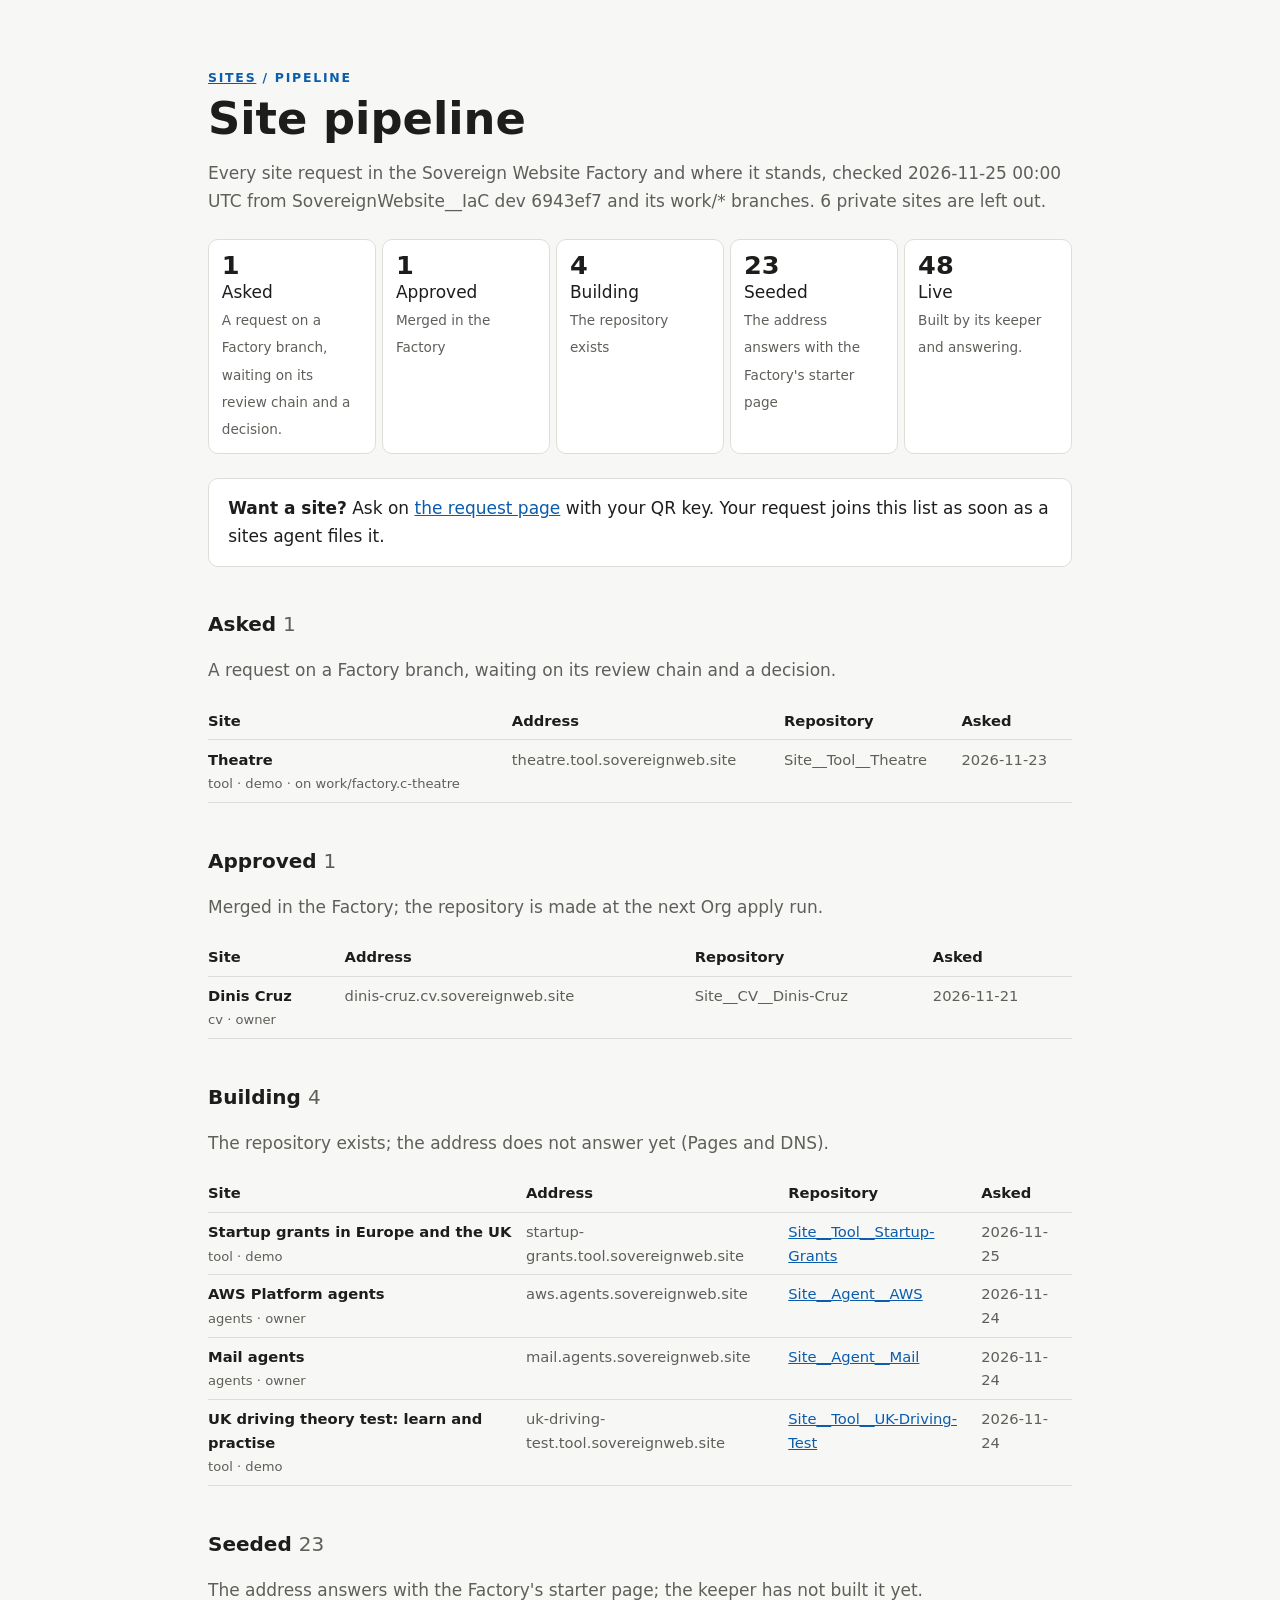
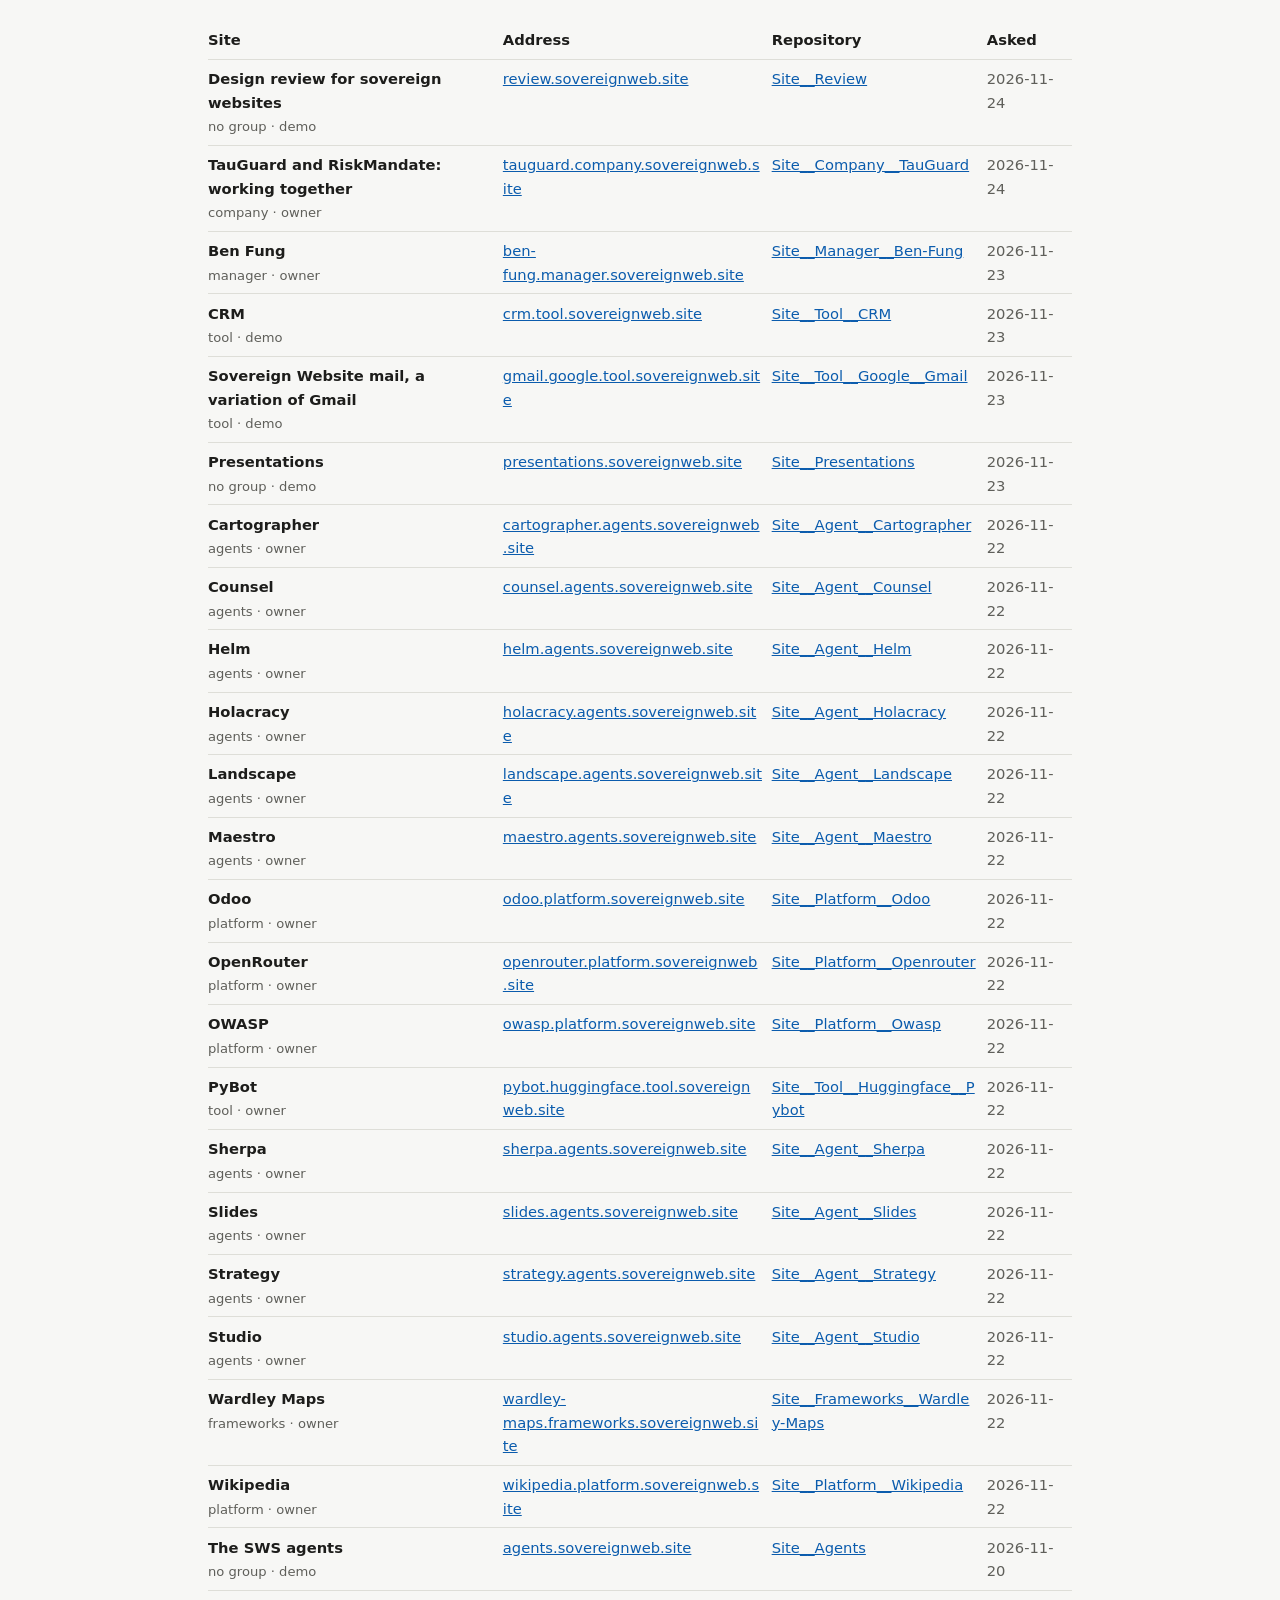
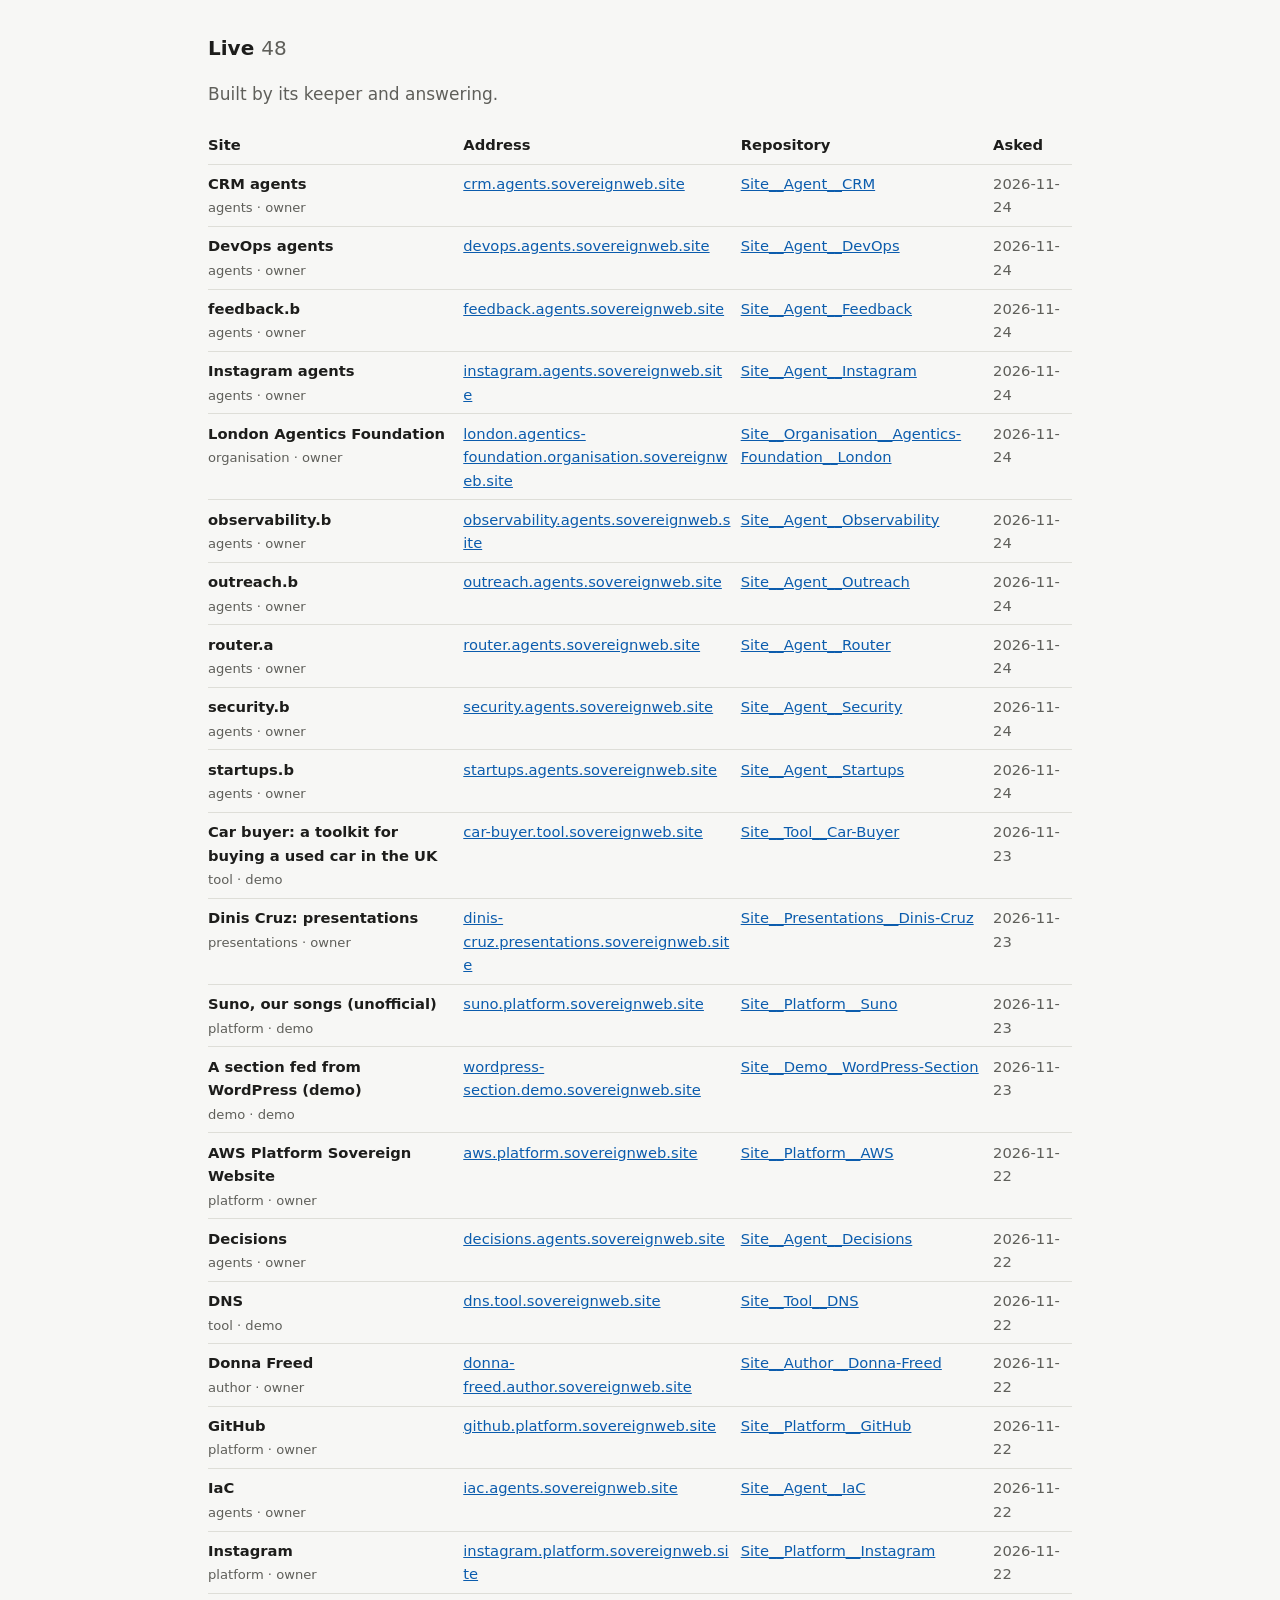
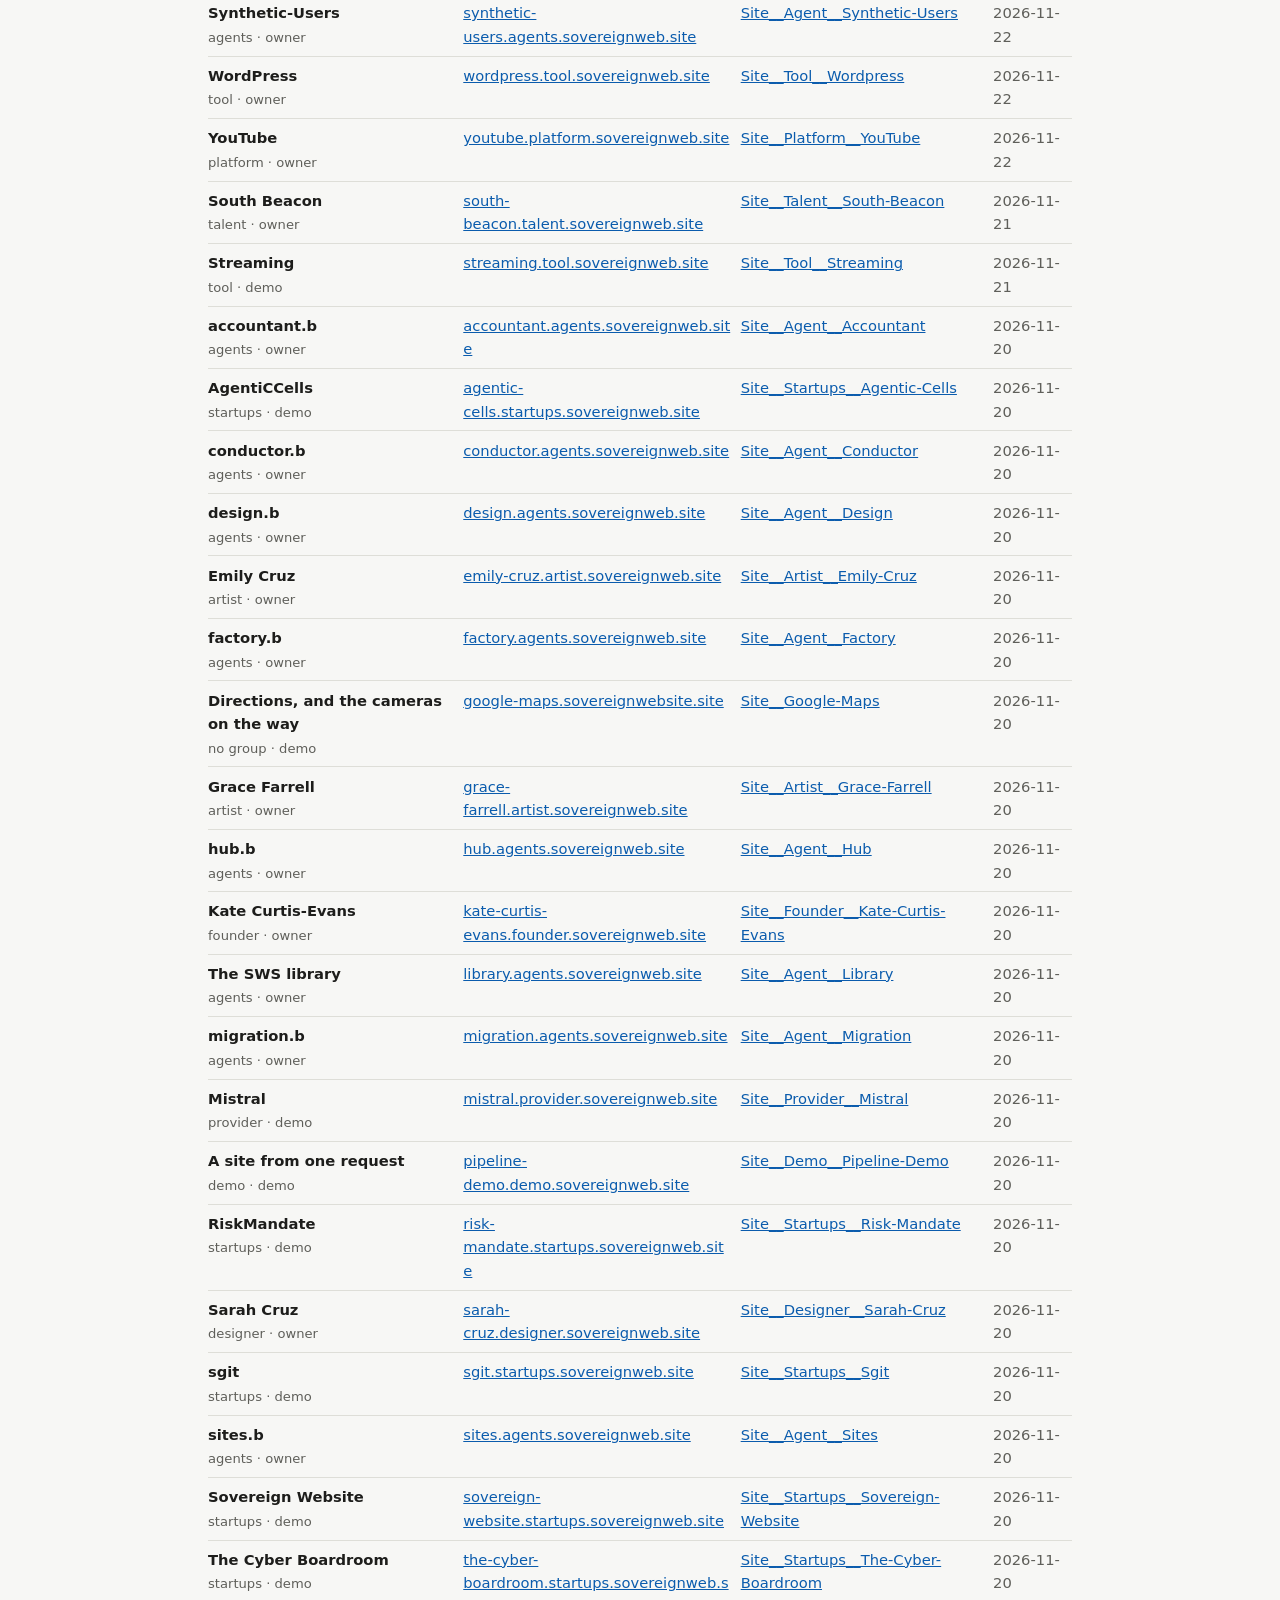
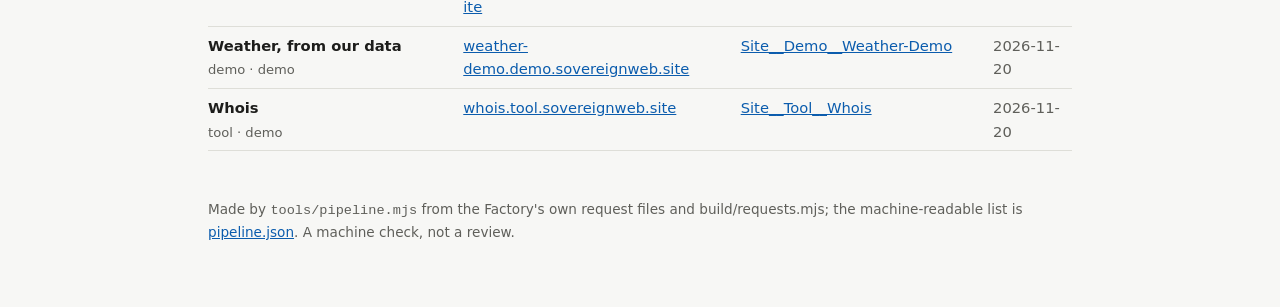
==== site/pipeline/index.html @ 689e6490 "Pipeline: tools/pipeline.mjs and the first /pipeline/ page (77 public requests) Co-Authored-By: Clau" ====
<!doctype html>
<html lang="en-GB">
<head>
<meta charset="utf-8">
<meta name="viewport" content="width=device-width, initial-scale=1">
<title>Site pipeline</title>
<meta name="description" content="Every Sovereign Website request and where it stands: asked, approved, building, seeded or live.">
<meta http-equiv="Content-Security-Policy" content="default-src 'self'; style-src 'self' 'unsafe-inline'; object-src 'none'; base-uri 'none'">
<style>
:root{--bg:#f7f7f5;--fg:#1d1d1b;--muted:#5f5f5a;--line:#deded8;--card:#fff;--accent:#0b5cad}
@media (prefers-color-scheme:dark){:root{--bg:#141413;--fg:#ededea;--muted:#a8a8a2;--line:#33332f;--card:#1c1c1a;--accent:#7ab8ff}}
*{box-sizing:border-box}body{margin:0;background:var(--bg);color:var(--fg);font:17px/1.6 system-ui,sans-serif}
main{max-width:56rem;margin:0 auto;padding:8vh 1rem 4rem}.mark{font:600 .78rem/1 system-ui;letter-spacing:.14em;text-transform:uppercase;color:var(--accent)}
h1{font-size:clamp(1.9rem,6vw,2.8rem);line-height:1.1;margin:.6rem 0 1rem}p{color:var(--muted)}a{color:var(--accent)}
h2{font-size:1.25rem;margin:2.6rem 0 .2rem}.n{font-weight:400;color:var(--muted)}
.flow{display:flex;flex-wrap:wrap;gap:.4rem;margin:1.5rem 0;padding:0;list-style:none}
.flow li{flex:1 1 8rem;padding:.7rem .8rem;border:1px solid var(--line);border-radius:10px;background:var(--card);margin:0}
.flow a{text-decoration:none;color:var(--fg)}.flow b{display:block;font-size:1.6rem;line-height:1.1}.flow span{font-size:.85rem;color:var(--muted)}
.cta{margin-top:1.5rem;padding:1rem 1.2rem;border:1px solid var(--line);border-radius:10px;background:var(--card)}
table{width:100%;border-collapse:collapse;font-size:.92rem}td,th{text-align:left;padding:.45rem .6rem .45rem 0;border-bottom:1px solid var(--line);vertical-align:top}th{color:var(--fg)}td{color:var(--muted);overflow-wrap:anywhere}td strong{color:var(--fg)}.k{font-size:.82rem}.tbl{overflow-x:auto}
footer{margin-top:3rem;font-size:.85rem;color:var(--muted)}
</style>
</head>
<body>
<main>
<div class="mark"><a href="../">sites</a> / pipeline</div>
<h1>Site pipeline</h1>
<p>Every site request in the Sovereign Website Factory and where it stands, checked 2026-11-25 00:00 UTC from SovereignWebsite__IaC dev 6943ef7 and its work/* branches. 6 private sites are left out.</p>
<ol class="flow">
<li><a href="#asked"><b>1</b>Asked</a><br><span>A request on a Factory branch, waiting on its review chain and a decision.</span></li>
<li><a href="#approved"><b>1</b>Approved</a><br><span>Merged in the Factory</span></li>
<li><a href="#building"><b>4</b>Building</a><br><span>The repository exists</span></li>
<li><a href="#seeded"><b>23</b>Seeded</a><br><span>The address answers with the Factory's starter page</span></li>
<li><a href="#live"><b>48</b>Live</a><br><span>Built by its keeper and answering.</span></li>
</ol>
<div class="cta"><strong>Want a site?</strong> Ask on <a href="../request/">the request page</a> with your QR key. Your request joins this list as soon as a sites agent files it.</div>
<h2 id="asked">Asked <span class="n">1</span></h2>
<p>A request on a Factory branch, waiting on its review chain and a decision.</p>
<div class="tbl"><table><thead><tr><th>Site</th><th>Address</th><th>Repository</th><th>Asked</th></tr></thead><tbody>
<tr><td><strong>Theatre</strong><br><span class="k">tool · demo · on work/factory.c-theatre</span></td><td>theatre.tool.sovereignweb.site</td><td>Site__Tool__Theatre</td><td>2026-11-23</td></tr>
</tbody></table></div>
<h2 id="approved">Approved <span class="n">1</span></h2>
<p>Merged in the Factory; the repository is made at the next Org apply run.</p>
<div class="tbl"><table><thead><tr><th>Site</th><th>Address</th><th>Repository</th><th>Asked</th></tr></thead><tbody>
<tr><td><strong>Dinis Cruz</strong><br><span class="k">cv · owner</span></td><td>dinis-cruz.cv.sovereignweb.site</td><td>Site__CV__Dinis-Cruz</td><td>2026-11-21</td></tr>
</tbody></table></div>
<h2 id="building">Building <span class="n">4</span></h2>
<p>The repository exists; the address does not answer yet (Pages and DNS).</p>
<div class="tbl"><table><thead><tr><th>Site</th><th>Address</th><th>Repository</th><th>Asked</th></tr></thead><tbody>
<tr><td><strong>Startup grants in Europe and the UK</strong><br><span class="k">tool · demo</span></td><td>startup-grants.tool.sovereignweb.site</td><td><a href="https://github.com/SovereignWebsite/Site__Tool__Startup-Grants">Site__Tool__Startup-Grants</a></td><td>2026-11-25</td></tr>
<tr><td><strong>AWS Platform agents</strong><br><span class="k">agents · owner</span></td><td>aws.agents.sovereignweb.site</td><td><a href="https://github.com/SovereignWebsite/Site__Agent__AWS">Site__Agent__AWS</a></td><td>2026-11-24</td></tr>
<tr><td><strong>Mail agents</strong><br><span class="k">agents · owner</span></td><td>mail.agents.sovereignweb.site</td><td><a href="https://github.com/SovereignWebsite/Site__Agent__Mail">Site__Agent__Mail</a></td><td>2026-11-24</td></tr>
<tr><td><strong>UK driving theory test: learn and practise</strong><br><span class="k">tool · demo</span></td><td>uk-driving-test.tool.sovereignweb.site</td><td><a href="https://github.com/SovereignWebsite/Site__Tool__UK-Driving-Test">Site__Tool__UK-Driving-Test</a></td><td>2026-11-24</td></tr>
</tbody></table></div>
<h2 id="seeded">Seeded <span class="n">23</span></h2>
<p>The address answers with the Factory's starter page; the keeper has not built it yet.</p>
<div class="tbl"><table><thead><tr><th>Site</th><th>Address</th><th>Repository</th><th>Asked</th></tr></thead><tbody>
<tr><td><strong>Design review for sovereign websites</strong><br><span class="k">no group · demo</span></td><td><a href="https://review.sovereignweb.site/">review.sovereignweb.site</a></td><td><a href="https://github.com/SovereignWebsite/Site__Review">Site__Review</a></td><td>2026-11-24</td></tr>
<tr><td><strong>TauGuard and RiskMandate: working together</strong><br><span class="k">company · owner</span></td><td><a href="https://tauguard.company.sovereignweb.site/">tauguard.company.sovereignweb.site</a></td><td><a href="https://github.com/SovereignWebsite/Site__Company__TauGuard">Site__Company__TauGuard</a></td><td>2026-11-24</td></tr>
<tr><td><strong>Ben Fung</strong><br><span class="k">manager · owner</span></td><td><a href="https://ben-fung.manager.sovereignweb.site/">ben-fung.manager.sovereignweb.site</a></td><td><a href="https://github.com/SovereignWebsite/Site__Manager__Ben-Fung">Site__Manager__Ben-Fung</a></td><td>2026-11-23</td></tr>
<tr><td><strong>CRM</strong><br><span class="k">tool · demo</span></td><td><a href="https://crm.tool.sovereignweb.site/">crm.tool.sovereignweb.site</a></td><td><a href="https://github.com/SovereignWebsite/Site__Tool__CRM">Site__Tool__CRM</a></td><td>2026-11-23</td></tr>
<tr><td><strong>Sovereign Website mail, a variation of Gmail</strong><br><span class="k">tool · demo</span></td><td><a href="https://gmail.google.tool.sovereignweb.site/">gmail.google.tool.sovereignweb.site</a></td><td><a href="https://github.com/SovereignWebsite/Site__Tool__Google__Gmail">Site__Tool__Google__Gmail</a></td><td>2026-11-23</td></tr>
<tr><td><strong>Presentations</strong><br><span class="k">no group · demo</span></td><td><a href="https://presentations.sovereignweb.site/">presentations.sovereignweb.site</a></td><td><a href="https://github.com/SovereignWebsite/Site__Presentations">Site__Presentations</a></td><td>2026-11-23</td></tr>
<tr><td><strong>Cartographer</strong><br><span class="k">agents · owner</span></td><td><a href="https://cartographer.agents.sovereignweb.site/">cartographer.agents.sovereignweb.site</a></td><td><a href="https://github.com/SovereignWebsite/Site__Agent__Cartographer">Site__Agent__Cartographer</a></td><td>2026-11-22</td></tr>
<tr><td><strong>Counsel</strong><br><span class="k">agents · owner</span></td><td><a href="https://counsel.agents.sovereignweb.site/">counsel.agents.sovereignweb.site</a></td><td><a href="https://github.com/SovereignWebsite/Site__Agent__Counsel">Site__Agent__Counsel</a></td><td>2026-11-22</td></tr>
<tr><td><strong>Helm</strong><br><span class="k">agents · owner</span></td><td><a href="https://helm.agents.sovereignweb.site/">helm.agents.sovereignweb.site</a></td><td><a href="https://github.com/SovereignWebsite/Site__Agent__Helm">Site__Agent__Helm</a></td><td>2026-11-22</td></tr>
<tr><td><strong>Holacracy</strong><br><span class="k">agents · owner</span></td><td><a href="https://holacracy.agents.sovereignweb.site/">holacracy.agents.sovereignweb.site</a></td><td><a href="https://github.com/SovereignWebsite/Site__Agent__Holacracy">Site__Agent__Holacracy</a></td><td>2026-11-22</td></tr>
<tr><td><strong>Landscape</strong><br><span class="k">agents · owner</span></td><td><a href="https://landscape.agents.sovereignweb.site/">landscape.agents.sovereignweb.site</a></td><td><a href="https://github.com/SovereignWebsite/Site__Agent__Landscape">Site__Agent__Landscape</a></td><td>2026-11-22</td></tr>
<tr><td><strong>Maestro</strong><br><span class="k">agents · owner</span></td><td><a href="https://maestro.agents.sovereignweb.site/">maestro.agents.sovereignweb.site</a></td><td><a href="https://github.com/SovereignWebsite/Site__Agent__Maestro">Site__Agent__Maestro</a></td><td>2026-11-22</td></tr>
<tr><td><strong>Odoo</strong><br><span class="k">platform · owner</span></td><td><a href="https://odoo.platform.sovereignweb.site/">odoo.platform.sovereignweb.site</a></td><td><a href="https://github.com/SovereignWebsite/Site__Platform__Odoo">Site__Platform__Odoo</a></td><td>2026-11-22</td></tr>
<tr><td><strong>OpenRouter</strong><br><span class="k">platform · owner</span></td><td><a href="https://openrouter.platform.sovereignweb.site/">openrouter.platform.sovereignweb.site</a></td><td><a href="https://github.com/SovereignWebsite/Site__Platform__Openrouter">Site__Platform__Openrouter</a></td><td>2026-11-22</td></tr>
<tr><td><strong>OWASP</strong><br><span class="k">platform · owner</span></td><td><a href="https://owasp.platform.sovereignweb.site/">owasp.platform.sovereignweb.site</a></td><td><a href="https://github.com/SovereignWebsite/Site__Platform__Owasp">Site__Platform__Owasp</a></td><td>2026-11-22</td></tr>
<tr><td><strong>PyBot</strong><br><span class="k">tool · owner</span></td><td><a href="https://pybot.huggingface.tool.sovereignweb.site/">pybot.huggingface.tool.sovereignweb.site</a></td><td><a href="https://github.com/SovereignWebsite/Site__Tool__Huggingface__Pybot">Site__Tool__Huggingface__Pybot</a></td><td>2026-11-22</td></tr>
<tr><td><strong>Sherpa</strong><br><span class="k">agents · owner</span></td><td><a href="https://sherpa.agents.sovereignweb.site/">sherpa.agents.sovereignweb.site</a></td><td><a href="https://github.com/SovereignWebsite/Site__Agent__Sherpa">Site__Agent__Sherpa</a></td><td>2026-11-22</td></tr>
<tr><td><strong>Slides</strong><br><span class="k">agents · owner</span></td><td><a href="https://slides.agents.sovereignweb.site/">slides.agents.sovereignweb.site</a></td><td><a href="https://github.com/SovereignWebsite/Site__Agent__Slides">Site__Agent__Slides</a></td><td>2026-11-22</td></tr>
<tr><td><strong>Strategy</strong><br><span class="k">agents · owner</span></td><td><a href="https://strategy.agents.sovereignweb.site/">strategy.agents.sovereignweb.site</a></td><td><a href="https://github.com/SovereignWebsite/Site__Agent__Strategy">Site__Agent__Strategy</a></td><td>2026-11-22</td></tr>
<tr><td><strong>Studio</strong><br><span class="k">agents · owner</span></td><td><a href="https://studio.agents.sovereignweb.site/">studio.agents.sovereignweb.site</a></td><td><a href="https://github.com/SovereignWebsite/Site__Agent__Studio">Site__Agent__Studio</a></td><td>2026-11-22</td></tr>
<tr><td><strong>Wardley Maps</strong><br><span class="k">frameworks · owner</span></td><td><a href="https://wardley-maps.frameworks.sovereignweb.site/">wardley-maps.frameworks.sovereignweb.site</a></td><td><a href="https://github.com/SovereignWebsite/Site__Frameworks__Wardley-Maps">Site__Frameworks__Wardley-Maps</a></td><td>2026-11-22</td></tr>
<tr><td><strong>Wikipedia</strong><br><span class="k">platform · owner</span></td><td><a href="https://wikipedia.platform.sovereignweb.site/">wikipedia.platform.sovereignweb.site</a></td><td><a href="https://github.com/SovereignWebsite/Site__Platform__Wikipedia">Site__Platform__Wikipedia</a></td><td>2026-11-22</td></tr>
<tr><td><strong>The SWS agents</strong><br><span class="k">no group · demo</span></td><td><a href="https://agents.sovereignweb.site/">agents.sovereignweb.site</a></td><td><a href="https://github.com/SovereignWebsite/Site__Agents">Site__Agents</a></td><td>2026-11-20</td></tr>
</tbody></table></div>
<h2 id="live">Live <span class="n">48</span></h2>
<p>Built by its keeper and answering.</p>
<div class="tbl"><table><thead><tr><th>Site</th><th>Address</th><th>Repository</th><th>Asked</th></tr></thead><tbody>
<tr><td><strong>CRM agents</strong><br><span class="k">agents · owner</span></td><td><a href="https://crm.agents.sovereignweb.site/">crm.agents.sovereignweb.site</a></td><td><a href="https://github.com/SovereignWebsite/Site__Agent__CRM">Site__Agent__CRM</a></td><td>2026-11-24</td></tr>
<tr><td><strong>DevOps agents</strong><br><span class="k">agents · owner</span></td><td><a href="https://devops.agents.sovereignweb.site/">devops.agents.sovereignweb.site</a></td><td><a href="https://github.com/SovereignWebsite/Site__Agent__DevOps">Site__Agent__DevOps</a></td><td>2026-11-24</td></tr>
<tr><td><strong>feedback.b</strong><br><span class="k">agents · owner</span></td><td><a href="https://feedback.agents.sovereignweb.site/">feedback.agents.sovereignweb.site</a></td><td><a href="https://github.com/SovereignWebsite/Site__Agent__Feedback">Site__Agent__Feedback</a></td><td>2026-11-24</td></tr>
<tr><td><strong>Instagram agents</strong><br><span class="k">agents · owner</span></td><td><a href="https://instagram.agents.sovereignweb.site/">instagram.agents.sovereignweb.site</a></td><td><a href="https://github.com/SovereignWebsite/Site__Agent__Instagram">Site__Agent__Instagram</a></td><td>2026-11-24</td></tr>
<tr><td><strong>London Agentics Foundation</strong><br><span class="k">organisation · owner</span></td><td><a href="https://london.agentics-foundation.organisation.sovereignweb.site/">london.agentics-foundation.organisation.sovereignweb.site</a></td><td><a href="https://github.com/SovereignWebsite/Site__Organisation__Agentics-Foundation__London">Site__Organisation__Agentics-Foundation__London</a></td><td>2026-11-24</td></tr>
<tr><td><strong>observability.b</strong><br><span class="k">agents · owner</span></td><td><a href="https://observability.agents.sovereignweb.site/">observability.agents.sovereignweb.site</a></td><td><a href="https://github.com/SovereignWebsite/Site__Agent__Observability">Site__Agent__Observability</a></td><td>2026-11-24</td></tr>
<tr><td><strong>outreach.b</strong><br><span class="k">agents · owner</span></td><td><a href="https://outreach.agents.sovereignweb.site/">outreach.agents.sovereignweb.site</a></td><td><a href="https://github.com/SovereignWebsite/Site__Agent__Outreach">Site__Agent__Outreach</a></td><td>2026-11-24</td></tr>
<tr><td><strong>router.a</strong><br><span class="k">agents · owner</span></td><td><a href="https://router.agents.sovereignweb.site/">router.agents.sovereignweb.site</a></td><td><a href="https://github.com/SovereignWebsite/Site__Agent__Router">Site__Agent__Router</a></td><td>2026-11-24</td></tr>
<tr><td><strong>security.b</strong><br><span class="k">agents · owner</span></td><td><a href="https://security.agents.sovereignweb.site/">security.agents.sovereignweb.site</a></td><td><a href="https://github.com/SovereignWebsite/Site__Agent__Security">Site__Agent__Security</a></td><td>2026-11-24</td></tr>
<tr><td><strong>startups.b</strong><br><span class="k">agents · owner</span></td><td><a href="https://startups.agents.sovereignweb.site/">startups.agents.sovereignweb.site</a></td><td><a href="https://github.com/SovereignWebsite/Site__Agent__Startups">Site__Agent__Startups</a></td><td>2026-11-24</td></tr>
<tr><td><strong>Car buyer: a toolkit for buying a used car in the UK</strong><br><span class="k">tool · demo</span></td><td><a href="https://car-buyer.tool.sovereignweb.site/">car-buyer.tool.sovereignweb.site</a></td><td><a href="https://github.com/SovereignWebsite/Site__Tool__Car-Buyer">Site__Tool__Car-Buyer</a></td><td>2026-11-23</td></tr>
<tr><td><strong>Dinis Cruz: presentations</strong><br><span class="k">presentations · owner</span></td><td><a href="https://dinis-cruz.presentations.sovereignweb.site/">dinis-cruz.presentations.sovereignweb.site</a></td><td><a href="https://github.com/SovereignWebsite/Site__Presentations__Dinis-Cruz">Site__Presentations__Dinis-Cruz</a></td><td>2026-11-23</td></tr>
<tr><td><strong>Suno, our songs (unofficial)</strong><br><span class="k">platform · demo</span></td><td><a href="https://suno.platform.sovereignweb.site/">suno.platform.sovereignweb.site</a></td><td><a href="https://github.com/SovereignWebsite/Site__Platform__Suno">Site__Platform__Suno</a></td><td>2026-11-23</td></tr>
<tr><td><strong>A section fed from WordPress (demo)</strong><br><span class="k">demo · demo</span></td><td><a href="https://wordpress-section.demo.sovereignweb.site/">wordpress-section.demo.sovereignweb.site</a></td><td><a href="https://github.com/SovereignWebsite/Site__Demo__WordPress-Section">Site__Demo__WordPress-Section</a></td><td>2026-11-23</td></tr>
<tr><td><strong>AWS Platform Sovereign Website</strong><br><span class="k">platform · owner</span></td><td><a href="https://aws.platform.sovereignweb.site/">aws.platform.sovereignweb.site</a></td><td><a href="https://github.com/SovereignWebsite/Site__Platform__AWS">Site__Platform__AWS</a></td><td>2026-11-22</td></tr>
<tr><td><strong>Decisions</strong><br><span class="k">agents · owner</span></td><td><a href="https://decisions.agents.sovereignweb.site/">decisions.agents.sovereignweb.site</a></td><td><a href="https://github.com/SovereignWebsite/Site__Agent__Decisions">Site__Agent__Decisions</a></td><td>2026-11-22</td></tr>
<tr><td><strong>DNS</strong><br><span class="k">tool · demo</span></td><td><a href="https://dns.tool.sovereignweb.site/">dns.tool.sovereignweb.site</a></td><td><a href="https://github.com/SovereignWebsite/Site__Tool__DNS">Site__Tool__DNS</a></td><td>2026-11-22</td></tr>
<tr><td><strong>Donna Freed</strong><br><span class="k">author · owner</span></td><td><a href="https://donna-freed.author.sovereignweb.site/">donna-freed.author.sovereignweb.site</a></td><td><a href="https://github.com/SovereignWebsite/Site__Author__Donna-Freed">Site__Author__Donna-Freed</a></td><td>2026-11-22</td></tr>
<tr><td><strong>GitHub</strong><br><span class="k">platform · owner</span></td><td><a href="https://github.platform.sovereignweb.site/">github.platform.sovereignweb.site</a></td><td><a href="https://github.com/SovereignWebsite/Site__Platform__GitHub">Site__Platform__GitHub</a></td><td>2026-11-22</td></tr>
<tr><td><strong>IaC</strong><br><span class="k">agents · owner</span></td><td><a href="https://iac.agents.sovereignweb.site/">iac.agents.sovereignweb.site</a></td><td><a href="https://github.com/SovereignWebsite/Site__Agent__IaC">Site__Agent__IaC</a></td><td>2026-11-22</td></tr>
<tr><td><strong>Instagram</strong><br><span class="k">platform · owner</span></td><td><a href="https://instagram.platform.sovereignweb.site/">instagram.platform.sovereignweb.site</a></td><td><a href="https://github.com/SovereignWebsite/Site__Platform__Instagram">Site__Platform__Instagram</a></td><td>2026-11-22</td></tr>
<tr><td><strong>Synthetic-Users</strong><br><span class="k">agents · owner</span></td><td><a href="https://synthetic-users.agents.sovereignweb.site/">synthetic-users.agents.sovereignweb.site</a></td><td><a href="https://github.com/SovereignWebsite/Site__Agent__Synthetic-Users">Site__Agent__Synthetic-Users</a></td><td>2026-11-22</td></tr>
<tr><td><strong>WordPress</strong><br><span class="k">tool · owner</span></td><td><a href="https://wordpress.tool.sovereignweb.site/">wordpress.tool.sovereignweb.site</a></td><td><a href="https://github.com/SovereignWebsite/Site__Tool__Wordpress">Site__Tool__Wordpress</a></td><td>2026-11-22</td></tr>
<tr><td><strong>YouTube</strong><br><span class="k">platform · owner</span></td><td><a href="https://youtube.platform.sovereignweb.site/">youtube.platform.sovereignweb.site</a></td><td><a href="https://github.com/SovereignWebsite/Site__Platform__YouTube">Site__Platform__YouTube</a></td><td>2026-11-22</td></tr>
<tr><td><strong>South Beacon</strong><br><span class="k">talent · owner</span></td><td><a href="https://south-beacon.talent.sovereignweb.site/">south-beacon.talent.sovereignweb.site</a></td><td><a href="https://github.com/SovereignWebsite/Site__Talent__South-Beacon">Site__Talent__South-Beacon</a></td><td>2026-11-21</td></tr>
<tr><td><strong>Streaming</strong><br><span class="k">tool · demo</span></td><td><a href="https://streaming.tool.sovereignweb.site/">streaming.tool.sovereignweb.site</a></td><td><a href="https://github.com/SovereignWebsite/Site__Tool__Streaming">Site__Tool__Streaming</a></td><td>2026-11-21</td></tr>
<tr><td><strong>accountant.b</strong><br><span class="k">agents · owner</span></td><td><a href="https://accountant.agents.sovereignweb.site/">accountant.agents.sovereignweb.site</a></td><td><a href="https://github.com/SovereignWebsite/Site__Agent__Accountant">Site__Agent__Accountant</a></td><td>2026-11-20</td></tr>
<tr><td><strong>AgentiCCells</strong><br><span class="k">startups · demo</span></td><td><a href="https://agentic-cells.startups.sovereignweb.site/">agentic-cells.startups.sovereignweb.site</a></td><td><a href="https://github.com/SovereignWebsite/Site__Startups__Agentic-Cells">Site__Startups__Agentic-Cells</a></td><td>2026-11-20</td></tr>
<tr><td><strong>conductor.b</strong><br><span class="k">agents · owner</span></td><td><a href="https://conductor.agents.sovereignweb.site/">conductor.agents.sovereignweb.site</a></td><td><a href="https://github.com/SovereignWebsite/Site__Agent__Conductor">Site__Agent__Conductor</a></td><td>2026-11-20</td></tr>
<tr><td><strong>design.b</strong><br><span class="k">agents · owner</span></td><td><a href="https://design.agents.sovereignweb.site/">design.agents.sovereignweb.site</a></td><td><a href="https://github.com/SovereignWebsite/Site__Agent__Design">Site__Agent__Design</a></td><td>2026-11-20</td></tr>
<tr><td><strong>Emily Cruz</strong><br><span class="k">artist · owner</span></td><td><a href="https://emily-cruz.artist.sovereignweb.site/">emily-cruz.artist.sovereignweb.site</a></td><td><a href="https://github.com/SovereignWebsite/Site__Artist__Emily-Cruz">Site__Artist__Emily-Cruz</a></td><td>2026-11-20</td></tr>
<tr><td><strong>factory.b</strong><br><span class="k">agents · owner</span></td><td><a href="https://factory.agents.sovereignweb.site/">factory.agents.sovereignweb.site</a></td><td><a href="https://github.com/SovereignWebsite/Site__Agent__Factory">Site__Agent__Factory</a></td><td>2026-11-20</td></tr>
<tr><td><strong>Directions, and the cameras on the way</strong><br><span class="k">no group · demo</span></td><td><a href="https://google-maps.sovereignwebsite.site/">google-maps.sovereignwebsite.site</a></td><td><a href="https://github.com/SovereignWebsite/Site__Google-Maps">Site__Google-Maps</a></td><td>2026-11-20</td></tr>
<tr><td><strong>Grace Farrell</strong><br><span class="k">artist · owner</span></td><td><a href="https://grace-farrell.artist.sovereignweb.site/">grace-farrell.artist.sovereignweb.site</a></td><td><a href="https://github.com/SovereignWebsite/Site__Artist__Grace-Farrell">Site__Artist__Grace-Farrell</a></td><td>2026-11-20</td></tr>
<tr><td><strong>hub.b</strong><br><span class="k">agents · owner</span></td><td><a href="https://hub.agents.sovereignweb.site/">hub.agents.sovereignweb.site</a></td><td><a href="https://github.com/SovereignWebsite/Site__Agent__Hub">Site__Agent__Hub</a></td><td>2026-11-20</td></tr>
<tr><td><strong>Kate Curtis-Evans</strong><br><span class="k">founder · owner</span></td><td><a href="https://kate-curtis-evans.founder.sovereignweb.site/">kate-curtis-evans.founder.sovereignweb.site</a></td><td><a href="https://github.com/SovereignWebsite/Site__Founder__Kate-Curtis-Evans">Site__Founder__Kate-Curtis-Evans</a></td><td>2026-11-20</td></tr>
<tr><td><strong>The SWS library</strong><br><span class="k">agents · owner</span></td><td><a href="https://library.agents.sovereignweb.site/">library.agents.sovereignweb.site</a></td><td><a href="https://github.com/SovereignWebsite/Site__Agent__Library">Site__Agent__Library</a></td><td>2026-11-20</td></tr>
<tr><td><strong>migration.b</strong><br><span class="k">agents · owner</span></td><td><a href="https://migration.agents.sovereignweb.site/">migration.agents.sovereignweb.site</a></td><td><a href="https://github.com/SovereignWebsite/Site__Agent__Migration">Site__Agent__Migration</a></td><td>2026-11-20</td></tr>
<tr><td><strong>Mistral</strong><br><span class="k">provider · demo</span></td><td><a href="https://mistral.provider.sovereignweb.site/">mistral.provider.sovereignweb.site</a></td><td><a href="https://github.com/SovereignWebsite/Site__Provider__Mistral">Site__Provider__Mistral</a></td><td>2026-11-20</td></tr>
<tr><td><strong>A site from one request</strong><br><span class="k">demo · demo</span></td><td><a href="https://pipeline-demo.demo.sovereignweb.site/">pipeline-demo.demo.sovereignweb.site</a></td><td><a href="https://github.com/SovereignWebsite/Site__Demo__Pipeline-Demo">Site__Demo__Pipeline-Demo</a></td><td>2026-11-20</td></tr>
<tr><td><strong>RiskMandate</strong><br><span class="k">startups · demo</span></td><td><a href="https://risk-mandate.startups.sovereignweb.site/">risk-mandate.startups.sovereignweb.site</a></td><td><a href="https://github.com/SovereignWebsite/Site__Startups__Risk-Mandate">Site__Startups__Risk-Mandate</a></td><td>2026-11-20</td></tr>
<tr><td><strong>Sarah Cruz</strong><br><span class="k">designer · owner</span></td><td><a href="https://sarah-cruz.designer.sovereignweb.site/">sarah-cruz.designer.sovereignweb.site</a></td><td><a href="https://github.com/SovereignWebsite/Site__Designer__Sarah-Cruz">Site__Designer__Sarah-Cruz</a></td><td>2026-11-20</td></tr>
<tr><td><strong>sgit</strong><br><span class="k">startups · demo</span></td><td><a href="https://sgit.startups.sovereignweb.site/">sgit.startups.sovereignweb.site</a></td><td><a href="https://github.com/SovereignWebsite/Site__Startups__Sgit">Site__Startups__Sgit</a></td><td>2026-11-20</td></tr>
<tr><td><strong>sites.b</strong><br><span class="k">agents · owner</span></td><td><a href="https://sites.agents.sovereignweb.site/">sites.agents.sovereignweb.site</a></td><td><a href="https://github.com/SovereignWebsite/Site__Agent__Sites">Site__Agent__Sites</a></td><td>2026-11-20</td></tr>
<tr><td><strong>Sovereign Website</strong><br><span class="k">startups · demo</span></td><td><a href="https://sovereign-website.startups.sovereignweb.site/">sovereign-website.startups.sovereignweb.site</a></td><td><a href="https://github.com/SovereignWebsite/Site__Startups__Sovereign-Website">Site__Startups__Sovereign-Website</a></td><td>2026-11-20</td></tr>
<tr><td><strong>The Cyber Boardroom</strong><br><span class="k">startups · demo</span></td><td><a href="https://the-cyber-boardroom.startups.sovereignweb.site/">the-cyber-boardroom.startups.sovereignweb.site</a></td><td><a href="https://github.com/SovereignWebsite/Site__Startups__The-Cyber-Boardroom">Site__Startups__The-Cyber-Boardroom</a></td><td>2026-11-20</td></tr>
<tr><td><strong>Weather, from our data</strong><br><span class="k">demo · demo</span></td><td><a href="https://weather-demo.demo.sovereignweb.site/">weather-demo.demo.sovereignweb.site</a></td><td><a href="https://github.com/SovereignWebsite/Site__Demo__Weather-Demo">Site__Demo__Weather-Demo</a></td><td>2026-11-20</td></tr>
<tr><td><strong>Whois</strong><br><span class="k">tool · demo</span></td><td><a href="https://whois.tool.sovereignweb.site/">whois.tool.sovereignweb.site</a></td><td><a href="https://github.com/SovereignWebsite/Site__Tool__Whois">Site__Tool__Whois</a></td><td>2026-11-20</td></tr>
</tbody></table></div>
<footer>Made by <code>tools/pipeline.mjs</code> from the Factory's own request files and build/requests.mjs; the machine-readable list is <a href="pipeline.json">pipeline.json</a>. A machine check, not a review.</footer>
</main>
</body>
</html>
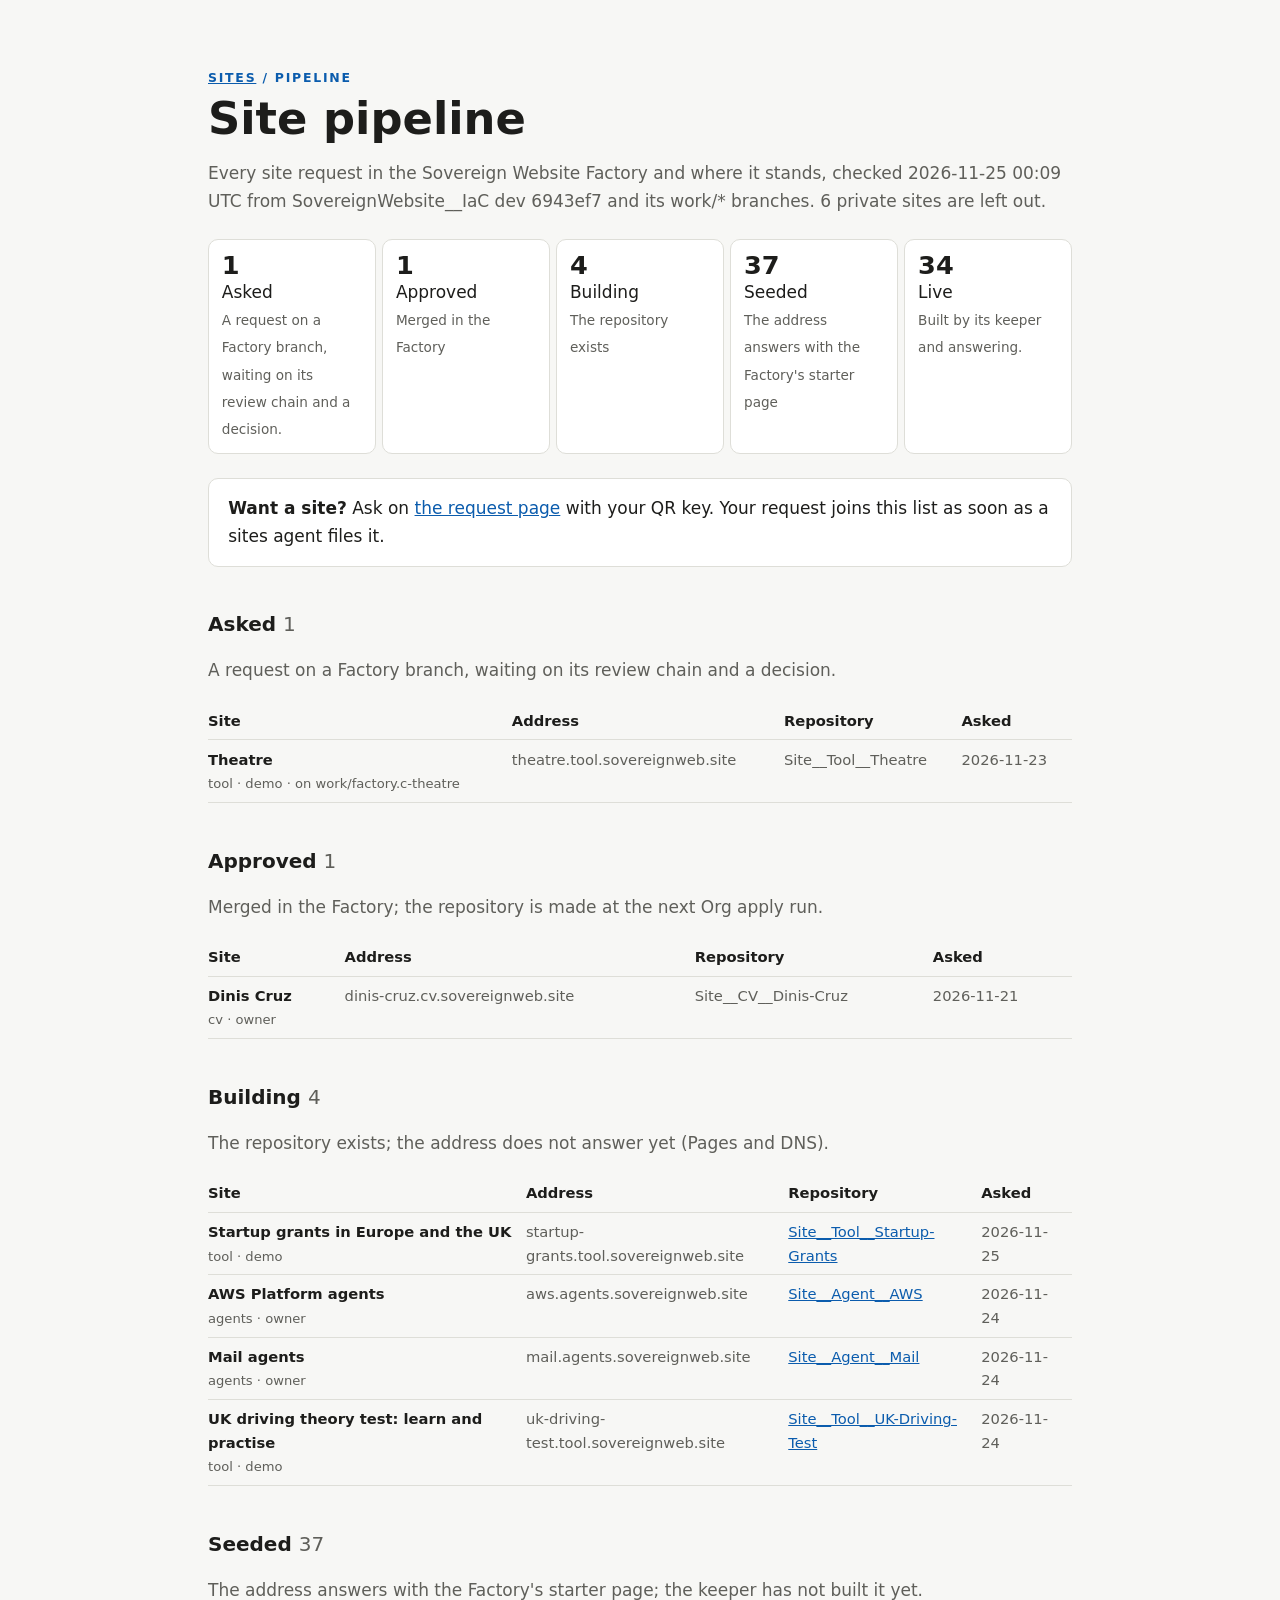
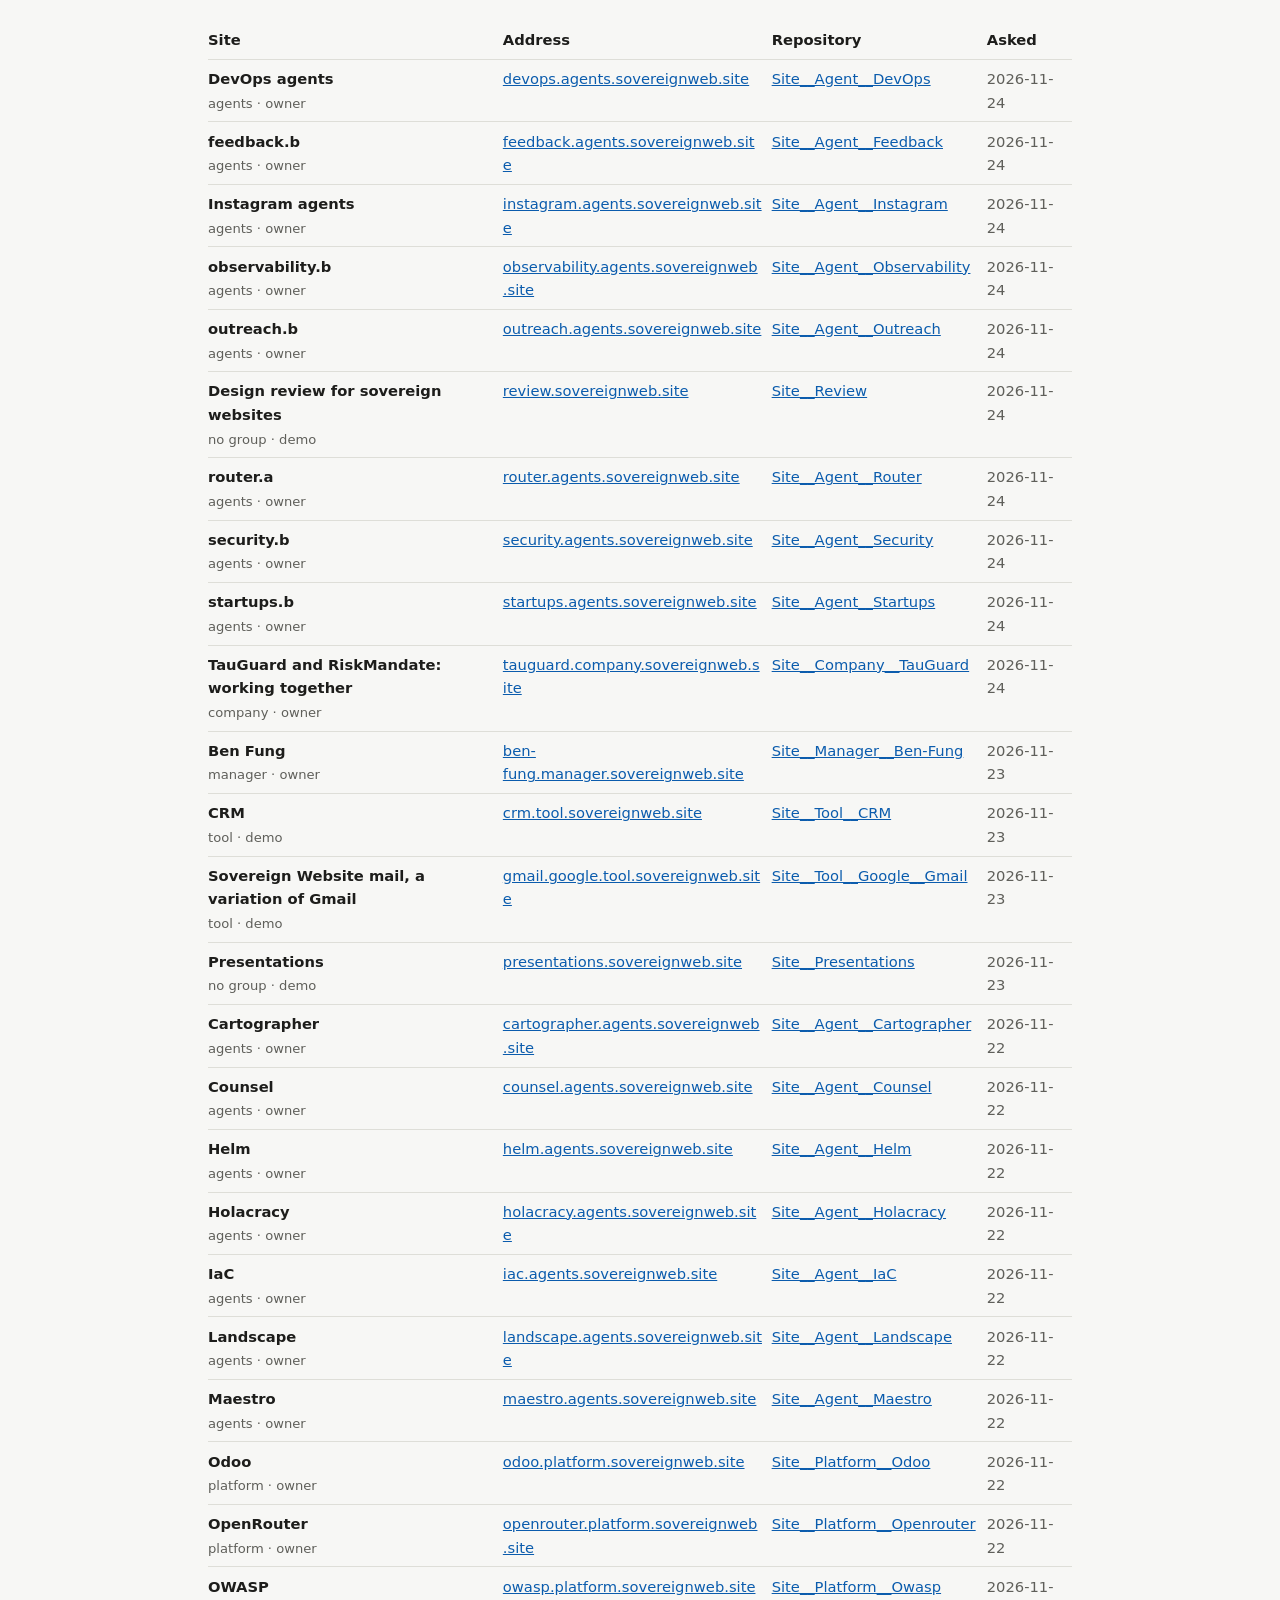
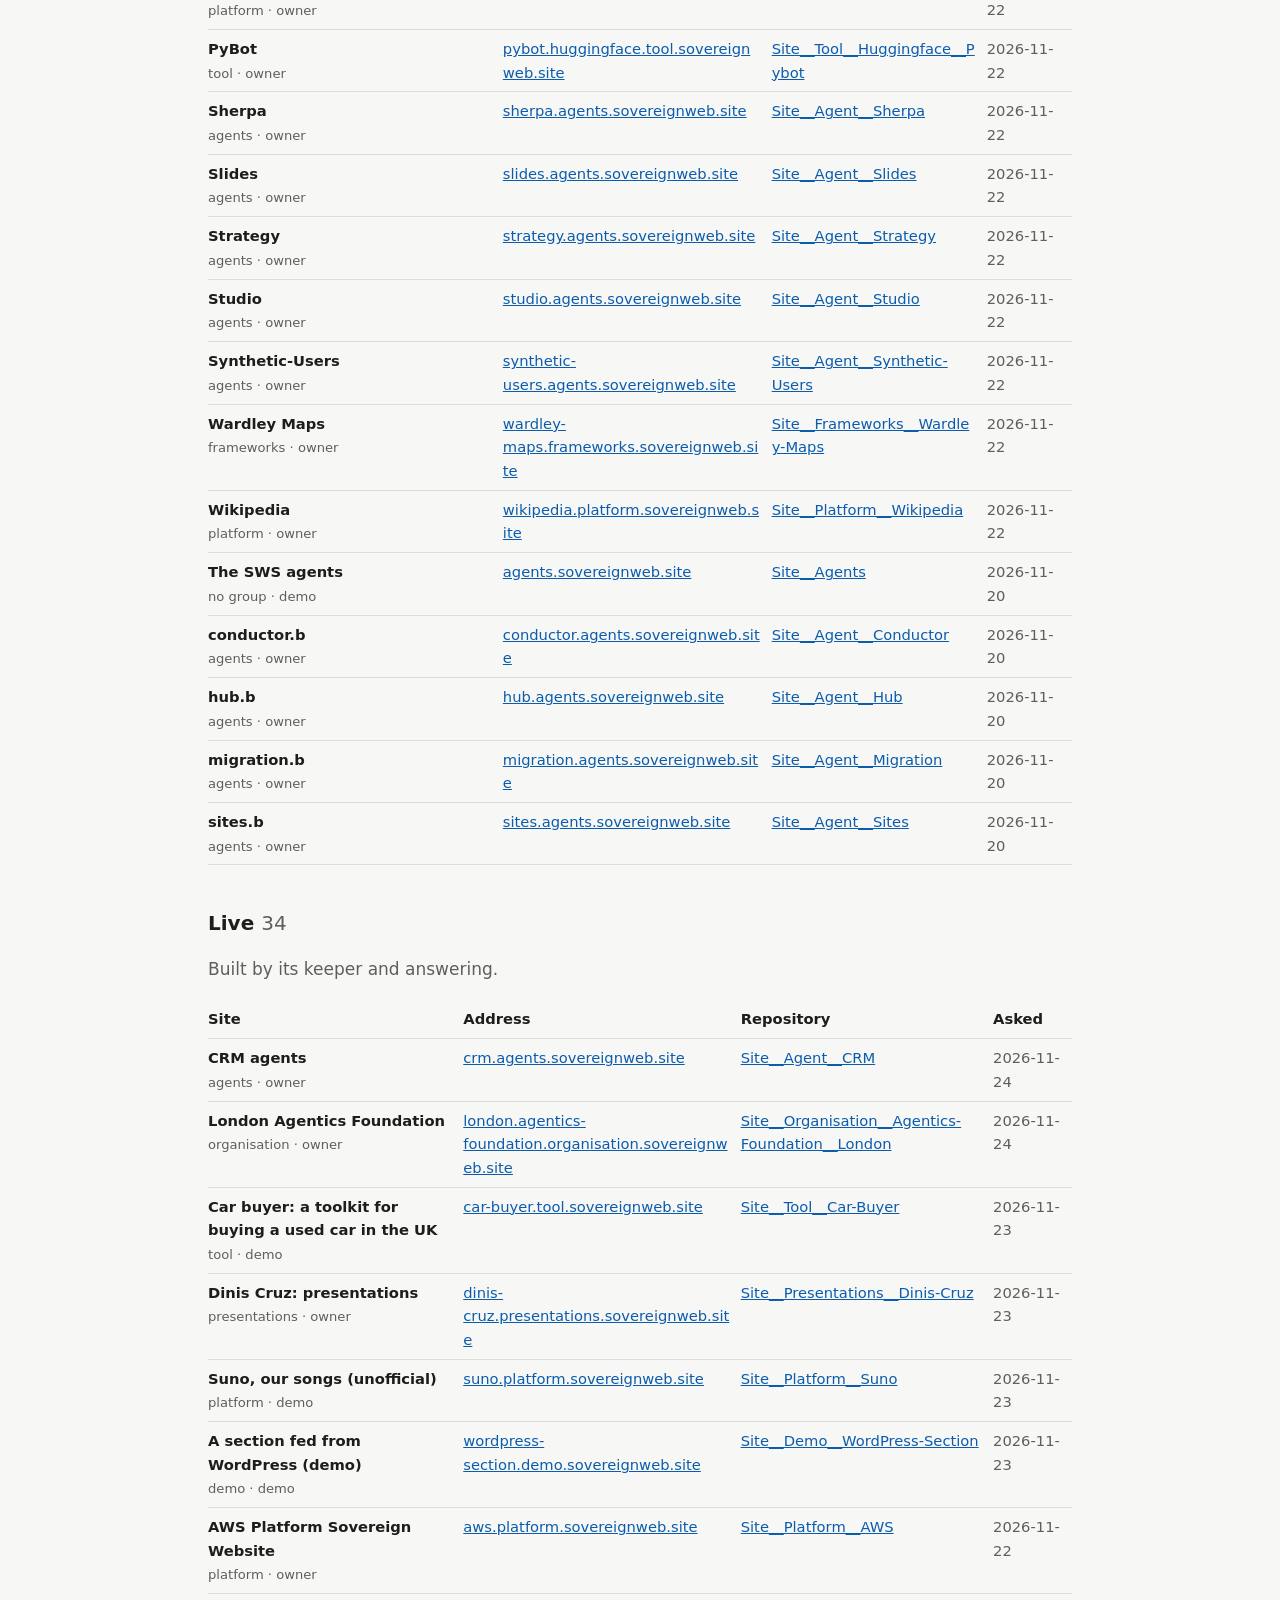
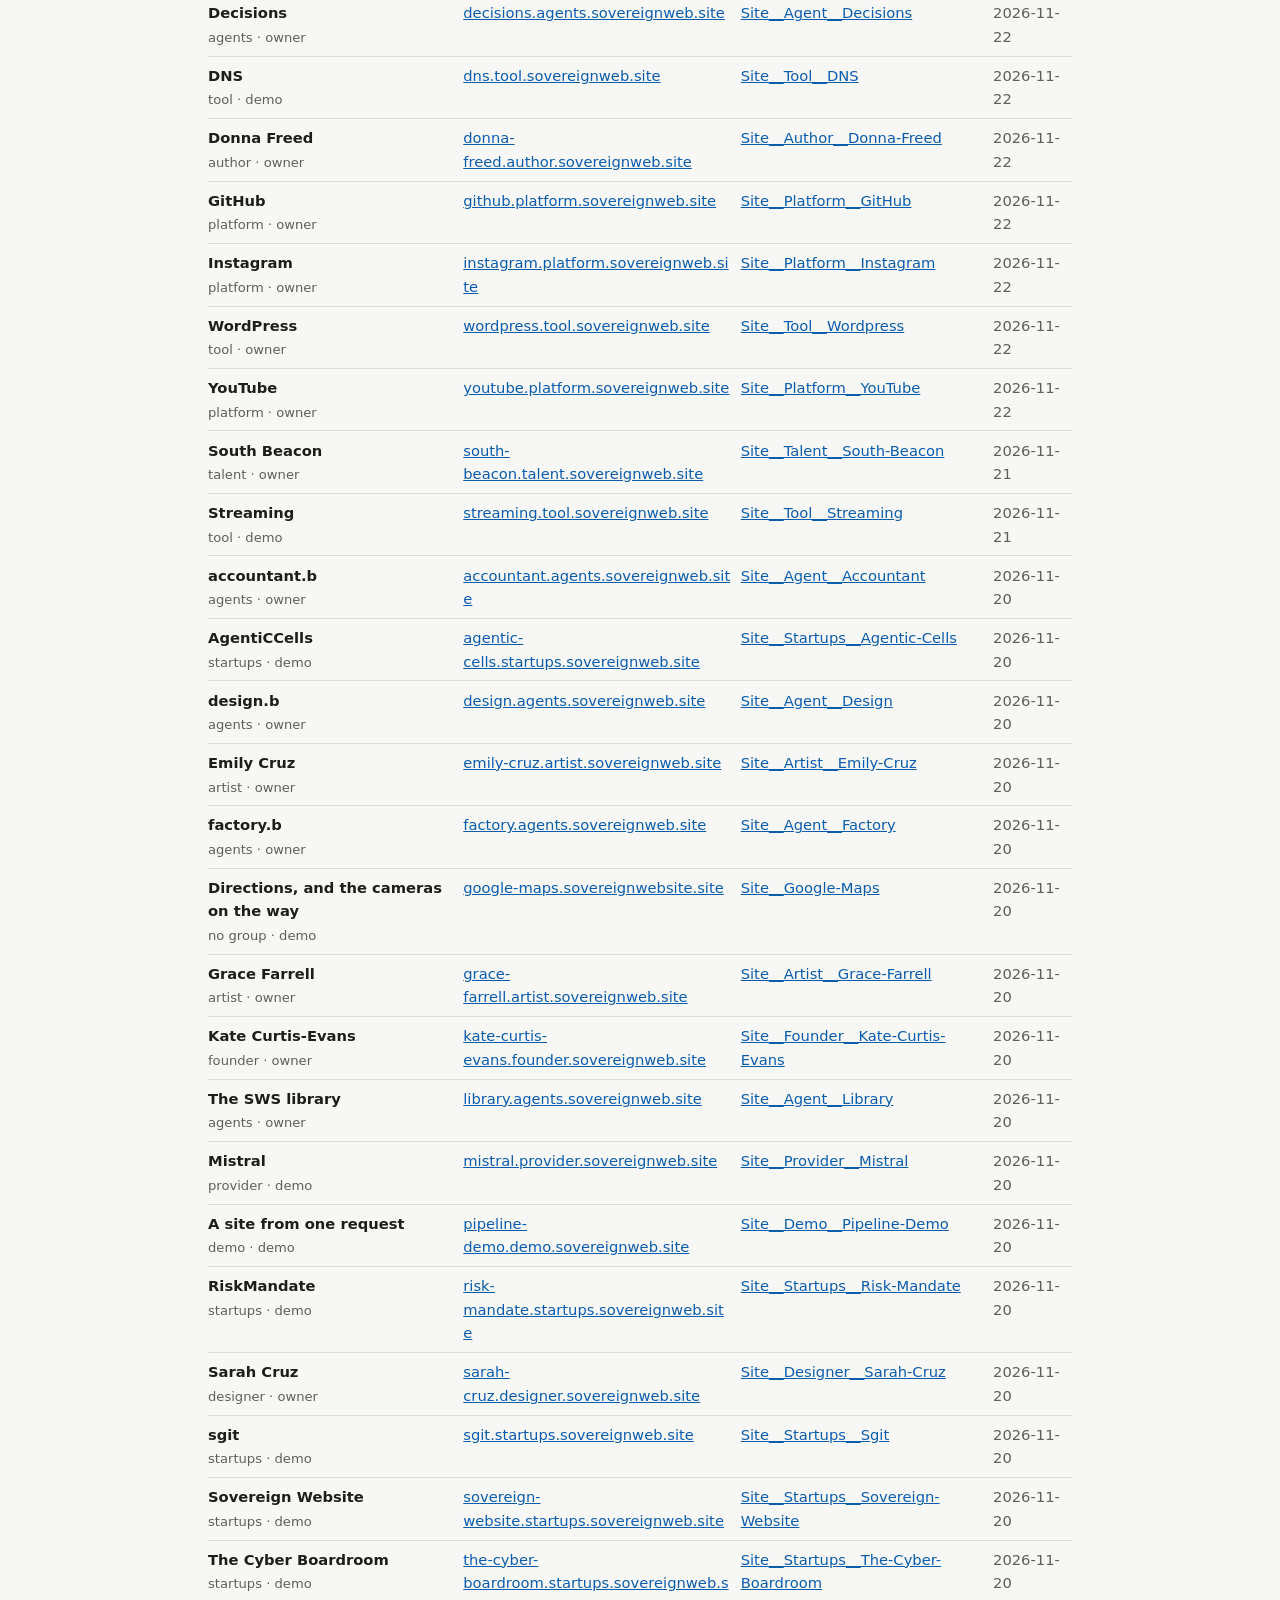
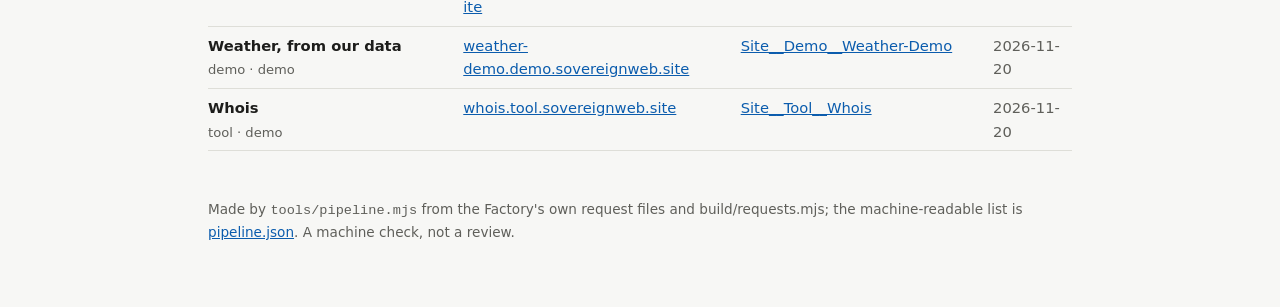
==== commit 241f5b69: "Pipeline: detect the agent seed page; refreshed counts (seeded 37, live 34) Co-Authored-By: Claude S" ====
--- a/site/pipeline/index.html
+++ b/site/pipeline/index.html
@@ -25,13 +25,13 @@
 <main>
 <div class="mark"><a href="../">sites</a> / pipeline</div>
 <h1>Site pipeline</h1>
-<p>Every site request in the Sovereign Website Factory and where it stands, checked 2026-11-25 00:00 UTC from SovereignWebsite__IaC dev 6943ef7 and its work/* branches. 6 private sites are left out.</p>
+<p>Every site request in the Sovereign Website Factory and where it stands, checked 2026-11-25 00:09 UTC from SovereignWebsite__IaC dev 6943ef7 and its work/* branches. 6 private sites are left out.</p>
 <ol class="flow">
 <li><a href="#asked"><b>1</b>Asked</a><br><span>A request on a Factory branch, waiting on its review chain and a decision.</span></li>
 <li><a href="#approved"><b>1</b>Approved</a><br><span>Merged in the Factory</span></li>
 <li><a href="#building"><b>4</b>Building</a><br><span>The repository exists</span></li>
-<li><a href="#seeded"><b>23</b>Seeded</a><br><span>The address answers with the Factory's starter page</span></li>
-<li><a href="#live"><b>48</b>Live</a><br><span>Built by its keeper and answering.</span></li>
+<li><a href="#seeded"><b>37</b>Seeded</a><br><span>The address answers with the Factory's starter page</span></li>
+<li><a href="#live"><b>34</b>Live</a><br><span>Built by its keeper and answering.</span></li>
 </ol>
 <div class="cta"><strong>Want a site?</strong> Ask on <a href="../request/">the request page</a> with your QR key. Your request joins this list as soon as a sites agent files it.</div>
 <h2 id="asked">Asked <span class="n">1</span></h2>
@@ -52,10 +52,18 @@
 <tr><td><strong>Mail agents</strong><br><span class="k">agents · owner</span></td><td>mail.agents.sovereignweb.site</td><td><a href="https://github.com/SovereignWebsite/Site__Agent__Mail">Site__Agent__Mail</a></td><td>2026-11-24</td></tr>
 <tr><td><strong>UK driving theory test: learn and practise</strong><br><span class="k">tool · demo</span></td><td>uk-driving-test.tool.sovereignweb.site</td><td><a href="https://github.com/SovereignWebsite/Site__Tool__UK-Driving-Test">Site__Tool__UK-Driving-Test</a></td><td>2026-11-24</td></tr>
 </tbody></table></div>
-<h2 id="seeded">Seeded <span class="n">23</span></h2>
+<h2 id="seeded">Seeded <span class="n">37</span></h2>
 <p>The address answers with the Factory's starter page; the keeper has not built it yet.</p>
 <div class="tbl"><table><thead><tr><th>Site</th><th>Address</th><th>Repository</th><th>Asked</th></tr></thead><tbody>
+<tr><td><strong>DevOps agents</strong><br><span class="k">agents · owner</span></td><td><a href="https://devops.agents.sovereignweb.site/">devops.agents.sovereignweb.site</a></td><td><a href="https://github.com/SovereignWebsite/Site__Agent__DevOps">Site__Agent__DevOps</a></td><td>2026-11-24</td></tr>
+<tr><td><strong>feedback.b</strong><br><span class="k">agents · owner</span></td><td><a href="https://feedback.agents.sovereignweb.site/">feedback.agents.sovereignweb.site</a></td><td><a href="https://github.com/SovereignWebsite/Site__Agent__Feedback">Site__Agent__Feedback</a></td><td>2026-11-24</td></tr>
+<tr><td><strong>Instagram agents</strong><br><span class="k">agents · owner</span></td><td><a href="https://instagram.agents.sovereignweb.site/">instagram.agents.sovereignweb.site</a></td><td><a href="https://github.com/SovereignWebsite/Site__Agent__Instagram">Site__Agent__Instagram</a></td><td>2026-11-24</td></tr>
+<tr><td><strong>observability.b</strong><br><span class="k">agents · owner</span></td><td><a href="https://observability.agents.sovereignweb.site/">observability.agents.sovereignweb.site</a></td><td><a href="https://github.com/SovereignWebsite/Site__Agent__Observability">Site__Agent__Observability</a></td><td>2026-11-24</td></tr>
+<tr><td><strong>outreach.b</strong><br><span class="k">agents · owner</span></td><td><a href="https://outreach.agents.sovereignweb.site/">outreach.agents.sovereignweb.site</a></td><td><a href="https://github.com/SovereignWebsite/Site__Agent__Outreach">Site__Agent__Outreach</a></td><td>2026-11-24</td></tr>
 <tr><td><strong>Design review for sovereign websites</strong><br><span class="k">no group · demo</span></td><td><a href="https://review.sovereignweb.site/">review.sovereignweb.site</a></td><td><a href="https://github.com/SovereignWebsite/Site__Review">Site__Review</a></td><td>2026-11-24</td></tr>
+<tr><td><strong>router.a</strong><br><span class="k">agents · owner</span></td><td><a href="https://router.agents.sovereignweb.site/">router.agents.sovereignweb.site</a></td><td><a href="https://github.com/SovereignWebsite/Site__Agent__Router">Site__Agent__Router</a></td><td>2026-11-24</td></tr>
+<tr><td><strong>security.b</strong><br><span class="k">agents · owner</span></td><td><a href="https://security.agents.sovereignweb.site/">security.agents.sovereignweb.site</a></td><td><a href="https://github.com/SovereignWebsite/Site__Agent__Security">Site__Agent__Security</a></td><td>2026-11-24</td></tr>
+<tr><td><strong>startups.b</strong><br><span class="k">agents · owner</span></td><td><a href="https://startups.agents.sovereignweb.site/">startups.agents.sovereignweb.site</a></td><td><a href="https://github.com/SovereignWebsite/Site__Agent__Startups">Site__Agent__Startups</a></td><td>2026-11-24</td></tr>
 <tr><td><strong>TauGuard and RiskMandate: working together</strong><br><span class="k">company · owner</span></td><td><a href="https://tauguard.company.sovereignweb.site/">tauguard.company.sovereignweb.site</a></td><td><a href="https://github.com/SovereignWebsite/Site__Company__TauGuard">Site__Company__TauGuard</a></td><td>2026-11-24</td></tr>
 <tr><td><strong>Ben Fung</strong><br><span class="k">manager · owner</span></td><td><a href="https://ben-fung.manager.sovereignweb.site/">ben-fung.manager.sovereignweb.site</a></td><td><a href="https://github.com/SovereignWebsite/Site__Manager__Ben-Fung">Site__Manager__Ben-Fung</a></td><td>2026-11-23</td></tr>
 <tr><td><strong>CRM</strong><br><span class="k">tool · demo</span></td><td><a href="https://crm.tool.sovereignweb.site/">crm.tool.sovereignweb.site</a></td><td><a href="https://github.com/SovereignWebsite/Site__Tool__CRM">Site__Tool__CRM</a></td><td>2026-11-23</td></tr>
@@ -65,6 +73,7 @@
 <tr><td><strong>Counsel</strong><br><span class="k">agents · owner</span></td><td><a href="https://counsel.agents.sovereignweb.site/">counsel.agents.sovereignweb.site</a></td><td><a href="https://github.com/SovereignWebsite/Site__Agent__Counsel">Site__Agent__Counsel</a></td><td>2026-11-22</td></tr>
 <tr><td><strong>Helm</strong><br><span class="k">agents · owner</span></td><td><a href="https://helm.agents.sovereignweb.site/">helm.agents.sovereignweb.site</a></td><td><a href="https://github.com/SovereignWebsite/Site__Agent__Helm">Site__Agent__Helm</a></td><td>2026-11-22</td></tr>
 <tr><td><strong>Holacracy</strong><br><span class="k">agents · owner</span></td><td><a href="https://holacracy.agents.sovereignweb.site/">holacracy.agents.sovereignweb.site</a></td><td><a href="https://github.com/SovereignWebsite/Site__Agent__Holacracy">Site__Agent__Holacracy</a></td><td>2026-11-22</td></tr>
+<tr><td><strong>IaC</strong><br><span class="k">agents · owner</span></td><td><a href="https://iac.agents.sovereignweb.site/">iac.agents.sovereignweb.site</a></td><td><a href="https://github.com/SovereignWebsite/Site__Agent__IaC">Site__Agent__IaC</a></td><td>2026-11-22</td></tr>
 <tr><td><strong>Landscape</strong><br><span class="k">agents · owner</span></td><td><a href="https://landscape.agents.sovereignweb.site/">landscape.agents.sovereignweb.site</a></td><td><a href="https://github.com/SovereignWebsite/Site__Agent__Landscape">Site__Agent__Landscape</a></td><td>2026-11-22</td></tr>
 <tr><td><strong>Maestro</strong><br><span class="k">agents · owner</span></td><td><a href="https://maestro.agents.sovereignweb.site/">maestro.agents.sovereignweb.site</a></td><td><a href="https://github.com/SovereignWebsite/Site__Agent__Maestro">Site__Agent__Maestro</a></td><td>2026-11-22</td></tr>
 <tr><td><strong>Odoo</strong><br><span class="k">platform · owner</span></td><td><a href="https://odoo.platform.sovereignweb.site/">odoo.platform.sovereignweb.site</a></td><td><a href="https://github.com/SovereignWebsite/Site__Platform__Odoo">Site__Platform__Odoo</a></td><td>2026-11-22</td></tr>
@@ -75,23 +84,20 @@
 <tr><td><strong>Slides</strong><br><span class="k">agents · owner</span></td><td><a href="https://slides.agents.sovereignweb.site/">slides.agents.sovereignweb.site</a></td><td><a href="https://github.com/SovereignWebsite/Site__Agent__Slides">Site__Agent__Slides</a></td><td>2026-11-22</td></tr>
 <tr><td><strong>Strategy</strong><br><span class="k">agents · owner</span></td><td><a href="https://strategy.agents.sovereignweb.site/">strategy.agents.sovereignweb.site</a></td><td><a href="https://github.com/SovereignWebsite/Site__Agent__Strategy">Site__Agent__Strategy</a></td><td>2026-11-22</td></tr>
 <tr><td><strong>Studio</strong><br><span class="k">agents · owner</span></td><td><a href="https://studio.agents.sovereignweb.site/">studio.agents.sovereignweb.site</a></td><td><a href="https://github.com/SovereignWebsite/Site__Agent__Studio">Site__Agent__Studio</a></td><td>2026-11-22</td></tr>
+<tr><td><strong>Synthetic-Users</strong><br><span class="k">agents · owner</span></td><td><a href="https://synthetic-users.agents.sovereignweb.site/">synthetic-users.agents.sovereignweb.site</a></td><td><a href="https://github.com/SovereignWebsite/Site__Agent__Synthetic-Users">Site__Agent__Synthetic-Users</a></td><td>2026-11-22</td></tr>
 <tr><td><strong>Wardley Maps</strong><br><span class="k">frameworks · owner</span></td><td><a href="https://wardley-maps.frameworks.sovereignweb.site/">wardley-maps.frameworks.sovereignweb.site</a></td><td><a href="https://github.com/SovereignWebsite/Site__Frameworks__Wardley-Maps">Site__Frameworks__Wardley-Maps</a></td><td>2026-11-22</td></tr>
 <tr><td><strong>Wikipedia</strong><br><span class="k">platform · owner</span></td><td><a href="https://wikipedia.platform.sovereignweb.site/">wikipedia.platform.sovereignweb.site</a></td><td><a href="https://github.com/SovereignWebsite/Site__Platform__Wikipedia">Site__Platform__Wikipedia</a></td><td>2026-11-22</td></tr>
 <tr><td><strong>The SWS agents</strong><br><span class="k">no group · demo</span></td><td><a href="https://agents.sovereignweb.site/">agents.sovereignweb.site</a></td><td><a href="https://github.com/SovereignWebsite/Site__Agents">Site__Agents</a></td><td>2026-11-20</td></tr>
+<tr><td><strong>conductor.b</strong><br><span class="k">agents · owner</span></td><td><a href="https://conductor.agents.sovereignweb.site/">conductor.agents.sovereignweb.site</a></td><td><a href="https://github.com/SovereignWebsite/Site__Agent__Conductor">Site__Agent__Conductor</a></td><td>2026-11-20</td></tr>
+<tr><td><strong>hub.b</strong><br><span class="k">agents · owner</span></td><td><a href="https://hub.agents.sovereignweb.site/">hub.agents.sovereignweb.site</a></td><td><a href="https://github.com/SovereignWebsite/Site__Agent__Hub">Site__Agent__Hub</a></td><td>2026-11-20</td></tr>
+<tr><td><strong>migration.b</strong><br><span class="k">agents · owner</span></td><td><a href="https://migration.agents.sovereignweb.site/">migration.agents.sovereignweb.site</a></td><td><a href="https://github.com/SovereignWebsite/Site__Agent__Migration">Site__Agent__Migration</a></td><td>2026-11-20</td></tr>
+<tr><td><strong>sites.b</strong><br><span class="k">agents · owner</span></td><td><a href="https://sites.agents.sovereignweb.site/">sites.agents.sovereignweb.site</a></td><td><a href="https://github.com/SovereignWebsite/Site__Agent__Sites">Site__Agent__Sites</a></td><td>2026-11-20</td></tr>
 </tbody></table></div>
-<h2 id="live">Live <span class="n">48</span></h2>
+<h2 id="live">Live <span class="n">34</span></h2>
 <p>Built by its keeper and answering.</p>
 <div class="tbl"><table><thead><tr><th>Site</th><th>Address</th><th>Repository</th><th>Asked</th></tr></thead><tbody>
 <tr><td><strong>CRM agents</strong><br><span class="k">agents · owner</span></td><td><a href="https://crm.agents.sovereignweb.site/">crm.agents.sovereignweb.site</a></td><td><a href="https://github.com/SovereignWebsite/Site__Agent__CRM">Site__Agent__CRM</a></td><td>2026-11-24</td></tr>
-<tr><td><strong>DevOps agents</strong><br><span class="k">agents · owner</span></td><td><a href="https://devops.agents.sovereignweb.site/">devops.agents.sovereignweb.site</a></td><td><a href="https://github.com/SovereignWebsite/Site__Agent__DevOps">Site__Agent__DevOps</a></td><td>2026-11-24</td></tr>
-<tr><td><strong>feedback.b</strong><br><span class="k">agents · owner</span></td><td><a href="https://feedback.agents.sovereignweb.site/">feedback.agents.sovereignweb.site</a></td><td><a href="https://github.com/SovereignWebsite/Site__Agent__Feedback">Site__Agent__Feedback</a></td><td>2026-11-24</td></tr>
-<tr><td><strong>Instagram agents</strong><br><span class="k">agents · owner</span></td><td><a href="https://instagram.agents.sovereignweb.site/">instagram.agents.sovereignweb.site</a></td><td><a href="https://github.com/SovereignWebsite/Site__Agent__Instagram">Site__Agent__Instagram</a></td><td>2026-11-24</td></tr>
 <tr><td><strong>London Agentics Foundation</strong><br><span class="k">organisation · owner</span></td><td><a href="https://london.agentics-foundation.organisation.sovereignweb.site/">london.agentics-foundation.organisation.sovereignweb.site</a></td><td><a href="https://github.com/SovereignWebsite/Site__Organisation__Agentics-Foundation__London">Site__Organisation__Agentics-Foundation__London</a></td><td>2026-11-24</td></tr>
-<tr><td><strong>observability.b</strong><br><span class="k">agents · owner</span></td><td><a href="https://observability.agents.sovereignweb.site/">observability.agents.sovereignweb.site</a></td><td><a href="https://github.com/SovereignWebsite/Site__Agent__Observability">Site__Agent__Observability</a></td><td>2026-11-24</td></tr>
-<tr><td><strong>outreach.b</strong><br><span class="k">agents · owner</span></td><td><a href="https://outreach.agents.sovereignweb.site/">outreach.agents.sovereignweb.site</a></td><td><a href="https://github.com/SovereignWebsite/Site__Agent__Outreach">Site__Agent__Outreach</a></td><td>2026-11-24</td></tr>
-<tr><td><strong>router.a</strong><br><span class="k">agents · owner</span></td><td><a href="https://router.agents.sovereignweb.site/">router.agents.sovereignweb.site</a></td><td><a href="https://github.com/SovereignWebsite/Site__Agent__Router">Site__Agent__Router</a></td><td>2026-11-24</td></tr>
-<tr><td><strong>security.b</strong><br><span class="k">agents · owner</span></td><td><a href="https://security.agents.sovereignweb.site/">security.agents.sovereignweb.site</a></td><td><a href="https://github.com/SovereignWebsite/Site__Agent__Security">Site__Agent__Security</a></td><td>2026-11-24</td></tr>
-<tr><td><strong>startups.b</strong><br><span class="k">agents · owner</span></td><td><a href="https://startups.agents.sovereignweb.site/">startups.agents.sovereignweb.site</a></td><td><a href="https://github.com/SovereignWebsite/Site__Agent__Startups">Site__Agent__Startups</a></td><td>2026-11-24</td></tr>
 <tr><td><strong>Car buyer: a toolkit for buying a used car in the UK</strong><br><span class="k">tool · demo</span></td><td><a href="https://car-buyer.tool.sovereignweb.site/">car-buyer.tool.sovereignweb.site</a></td><td><a href="https://github.com/SovereignWebsite/Site__Tool__Car-Buyer">Site__Tool__Car-Buyer</a></td><td>2026-11-23</td></tr>
 <tr><td><strong>Dinis Cruz: presentations</strong><br><span class="k">presentations · owner</span></td><td><a href="https://dinis-cruz.presentations.sovereignweb.site/">dinis-cruz.presentations.sovereignweb.site</a></td><td><a href="https://github.com/SovereignWebsite/Site__Presentations__Dinis-Cruz">Site__Presentations__Dinis-Cruz</a></td><td>2026-11-23</td></tr>
 <tr><td><strong>Suno, our songs (unofficial)</strong><br><span class="k">platform · demo</span></td><td><a href="https://suno.platform.sovereignweb.site/">suno.platform.sovereignweb.site</a></td><td><a href="https://github.com/SovereignWebsite/Site__Platform__Suno">Site__Platform__Suno</a></td><td>2026-11-23</td></tr>
@@ -101,31 +107,25 @@
 <tr><td><strong>DNS</strong><br><span class="k">tool · demo</span></td><td><a href="https://dns.tool.sovereignweb.site/">dns.tool.sovereignweb.site</a></td><td><a href="https://github.com/SovereignWebsite/Site__Tool__DNS">Site__Tool__DNS</a></td><td>2026-11-22</td></tr>
 <tr><td><strong>Donna Freed</strong><br><span class="k">author · owner</span></td><td><a href="https://donna-freed.author.sovereignweb.site/">donna-freed.author.sovereignweb.site</a></td><td><a href="https://github.com/SovereignWebsite/Site__Author__Donna-Freed">Site__Author__Donna-Freed</a></td><td>2026-11-22</td></tr>
 <tr><td><strong>GitHub</strong><br><span class="k">platform · owner</span></td><td><a href="https://github.platform.sovereignweb.site/">github.platform.sovereignweb.site</a></td><td><a href="https://github.com/SovereignWebsite/Site__Platform__GitHub">Site__Platform__GitHub</a></td><td>2026-11-22</td></tr>
-<tr><td><strong>IaC</strong><br><span class="k">agents · owner</span></td><td><a href="https://iac.agents.sovereignweb.site/">iac.agents.sovereignweb.site</a></td><td><a href="https://github.com/SovereignWebsite/Site__Agent__IaC">Site__Agent__IaC</a></td><td>2026-11-22</td></tr>
 <tr><td><strong>Instagram</strong><br><span class="k">platform · owner</span></td><td><a href="https://instagram.platform.sovereignweb.site/">instagram.platform.sovereignweb.site</a></td><td><a href="https://github.com/SovereignWebsite/Site__Platform__Instagram">Site__Platform__Instagram</a></td><td>2026-11-22</td></tr>
-<tr><td><strong>Synthetic-Users</strong><br><span class="k">agents · owner</span></td><td><a href="https://synthetic-users.agents.sovereignweb.site/">synthetic-users.agents.sovereignweb.site</a></td><td><a href="https://github.com/SovereignWebsite/Site__Agent__Synthetic-Users">Site__Agent__Synthetic-Users</a></td><td>2026-11-22</td></tr>
 <tr><td><strong>WordPress</strong><br><span class="k">tool · owner</span></td><td><a href="https://wordpress.tool.sovereignweb.site/">wordpress.tool.sovereignweb.site</a></td><td><a href="https://github.com/SovereignWebsite/Site__Tool__Wordpress">Site__Tool__Wordpress</a></td><td>2026-11-22</td></tr>
 <tr><td><strong>YouTube</strong><br><span class="k">platform · owner</span></td><td><a href="https://youtube.platform.sovereignweb.site/">youtube.platform.sovereignweb.site</a></td><td><a href="https://github.com/SovereignWebsite/Site__Platform__YouTube">Site__Platform__YouTube</a></td><td>2026-11-22</td></tr>
 <tr><td><strong>South Beacon</strong><br><span class="k">talent · owner</span></td><td><a href="https://south-beacon.talent.sovereignweb.site/">south-beacon.talent.sovereignweb.site</a></td><td><a href="https://github.com/SovereignWebsite/Site__Talent__South-Beacon">Site__Talent__South-Beacon</a></td><td>2026-11-21</td></tr>
 <tr><td><strong>Streaming</strong><br><span class="k">tool · demo</span></td><td><a href="https://streaming.tool.sovereignweb.site/">streaming.tool.sovereignweb.site</a></td><td><a href="https://github.com/SovereignWebsite/Site__Tool__Streaming">Site__Tool__Streaming</a></td><td>2026-11-21</td></tr>
 <tr><td><strong>accountant.b</strong><br><span class="k">agents · owner</span></td><td><a href="https://accountant.agents.sovereignweb.site/">accountant.agents.sovereignweb.site</a></td><td><a href="https://github.com/SovereignWebsite/Site__Agent__Accountant">Site__Agent__Accountant</a></td><td>2026-11-20</td></tr>
 <tr><td><strong>AgentiCCells</strong><br><span class="k">startups · demo</span></td><td><a href="https://agentic-cells.startups.sovereignweb.site/">agentic-cells.startups.sovereignweb.site</a></td><td><a href="https://github.com/SovereignWebsite/Site__Startups__Agentic-Cells">Site__Startups__Agentic-Cells</a></td><td>2026-11-20</td></tr>
-<tr><td><strong>conductor.b</strong><br><span class="k">agents · owner</span></td><td><a href="https://conductor.agents.sovereignweb.site/">conductor.agents.sovereignweb.site</a></td><td><a href="https://github.com/SovereignWebsite/Site__Agent__Conductor">Site__Agent__Conductor</a></td><td>2026-11-20</td></tr>
 <tr><td><strong>design.b</strong><br><span class="k">agents · owner</span></td><td><a href="https://design.agents.sovereignweb.site/">design.agents.sovereignweb.site</a></td><td><a href="https://github.com/SovereignWebsite/Site__Agent__Design">Site__Agent__Design</a></td><td>2026-11-20</td></tr>
 <tr><td><strong>Emily Cruz</strong><br><span class="k">artist · owner</span></td><td><a href="https://emily-cruz.artist.sovereignweb.site/">emily-cruz.artist.sovereignweb.site</a></td><td><a href="https://github.com/SovereignWebsite/Site__Artist__Emily-Cruz">Site__Artist__Emily-Cruz</a></td><td>2026-11-20</td></tr>
 <tr><td><strong>factory.b</strong><br><span class="k">agents · owner</span></td><td><a href="https://factory.agents.sovereignweb.site/">factory.agents.sovereignweb.site</a></td><td><a href="https://github.com/SovereignWebsite/Site__Agent__Factory">Site__Agent__Factory</a></td><td>2026-11-20</td></tr>
 <tr><td><strong>Directions, and the cameras on the way</strong><br><span class="k">no group · demo</span></td><td><a href="https://google-maps.sovereignwebsite.site/">google-maps.sovereignwebsite.site</a></td><td><a href="https://github.com/SovereignWebsite/Site__Google-Maps">Site__Google-Maps</a></td><td>2026-11-20</td></tr>
 <tr><td><strong>Grace Farrell</strong><br><span class="k">artist · owner</span></td><td><a href="https://grace-farrell.artist.sovereignweb.site/">grace-farrell.artist.sovereignweb.site</a></td><td><a href="https://github.com/SovereignWebsite/Site__Artist__Grace-Farrell">Site__Artist__Grace-Farrell</a></td><td>2026-11-20</td></tr>
-<tr><td><strong>hub.b</strong><br><span class="k">agents · owner</span></td><td><a href="https://hub.agents.sovereignweb.site/">hub.agents.sovereignweb.site</a></td><td><a href="https://github.com/SovereignWebsite/Site__Agent__Hub">Site__Agent__Hub</a></td><td>2026-11-20</td></tr>
 <tr><td><strong>Kate Curtis-Evans</strong><br><span class="k">founder · owner</span></td><td><a href="https://kate-curtis-evans.founder.sovereignweb.site/">kate-curtis-evans.founder.sovereignweb.site</a></td><td><a href="https://github.com/SovereignWebsite/Site__Founder__Kate-Curtis-Evans">Site__Founder__Kate-Curtis-Evans</a></td><td>2026-11-20</td></tr>
 <tr><td><strong>The SWS library</strong><br><span class="k">agents · owner</span></td><td><a href="https://library.agents.sovereignweb.site/">library.agents.sovereignweb.site</a></td><td><a href="https://github.com/SovereignWebsite/Site__Agent__Library">Site__Agent__Library</a></td><td>2026-11-20</td></tr>
-<tr><td><strong>migration.b</strong><br><span class="k">agents · owner</span></td><td><a href="https://migration.agents.sovereignweb.site/">migration.agents.sovereignweb.site</a></td><td><a href="https://github.com/SovereignWebsite/Site__Agent__Migration">Site__Agent__Migration</a></td><td>2026-11-20</td></tr>
 <tr><td><strong>Mistral</strong><br><span class="k">provider · demo</span></td><td><a href="https://mistral.provider.sovereignweb.site/">mistral.provider.sovereignweb.site</a></td><td><a href="https://github.com/SovereignWebsite/Site__Provider__Mistral">Site__Provider__Mistral</a></td><td>2026-11-20</td></tr>
 <tr><td><strong>A site from one request</strong><br><span class="k">demo · demo</span></td><td><a href="https://pipeline-demo.demo.sovereignweb.site/">pipeline-demo.demo.sovereignweb.site</a></td><td><a href="https://github.com/SovereignWebsite/Site__Demo__Pipeline-Demo">Site__Demo__Pipeline-Demo</a></td><td>2026-11-20</td></tr>
 <tr><td><strong>RiskMandate</strong><br><span class="k">startups · demo</span></td><td><a href="https://risk-mandate.startups.sovereignweb.site/">risk-mandate.startups.sovereignweb.site</a></td><td><a href="https://github.com/SovereignWebsite/Site__Startups__Risk-Mandate">Site__Startups__Risk-Mandate</a></td><td>2026-11-20</td></tr>
 <tr><td><strong>Sarah Cruz</strong><br><span class="k">designer · owner</span></td><td><a href="https://sarah-cruz.designer.sovereignweb.site/">sarah-cruz.designer.sovereignweb.site</a></td><td><a href="https://github.com/SovereignWebsite/Site__Designer__Sarah-Cruz">Site__Designer__Sarah-Cruz</a></td><td>2026-11-20</td></tr>
 <tr><td><strong>sgit</strong><br><span class="k">startups · demo</span></td><td><a href="https://sgit.startups.sovereignweb.site/">sgit.startups.sovereignweb.site</a></td><td><a href="https://github.com/SovereignWebsite/Site__Startups__Sgit">Site__Startups__Sgit</a></td><td>2026-11-20</td></tr>
-<tr><td><strong>sites.b</strong><br><span class="k">agents · owner</span></td><td><a href="https://sites.agents.sovereignweb.site/">sites.agents.sovereignweb.site</a></td><td><a href="https://github.com/SovereignWebsite/Site__Agent__Sites">Site__Agent__Sites</a></td><td>2026-11-20</td></tr>
 <tr><td><strong>Sovereign Website</strong><br><span class="k">startups · demo</span></td><td><a href="https://sovereign-website.startups.sovereignweb.site/">sovereign-website.startups.sovereignweb.site</a></td><td><a href="https://github.com/SovereignWebsite/Site__Startups__Sovereign-Website">Site__Startups__Sovereign-Website</a></td><td>2026-11-20</td></tr>
 <tr><td><strong>The Cyber Boardroom</strong><br><span class="k">startups · demo</span></td><td><a href="https://the-cyber-boardroom.startups.sovereignweb.site/">the-cyber-boardroom.startups.sovereignweb.site</a></td><td><a href="https://github.com/SovereignWebsite/Site__Startups__The-Cyber-Boardroom">Site__Startups__The-Cyber-Boardroom</a></td><td>2026-11-20</td></tr>
 <tr><td><strong>Weather, from our data</strong><br><span class="k">demo · demo</span></td><td><a href="https://weather-demo.demo.sovereignweb.site/">weather-demo.demo.sovereignweb.site</a></td><td><a href="https://github.com/SovereignWebsite/Site__Demo__Weather-Demo">Site__Demo__Weather-Demo</a></td><td>2026-11-20</td></tr>
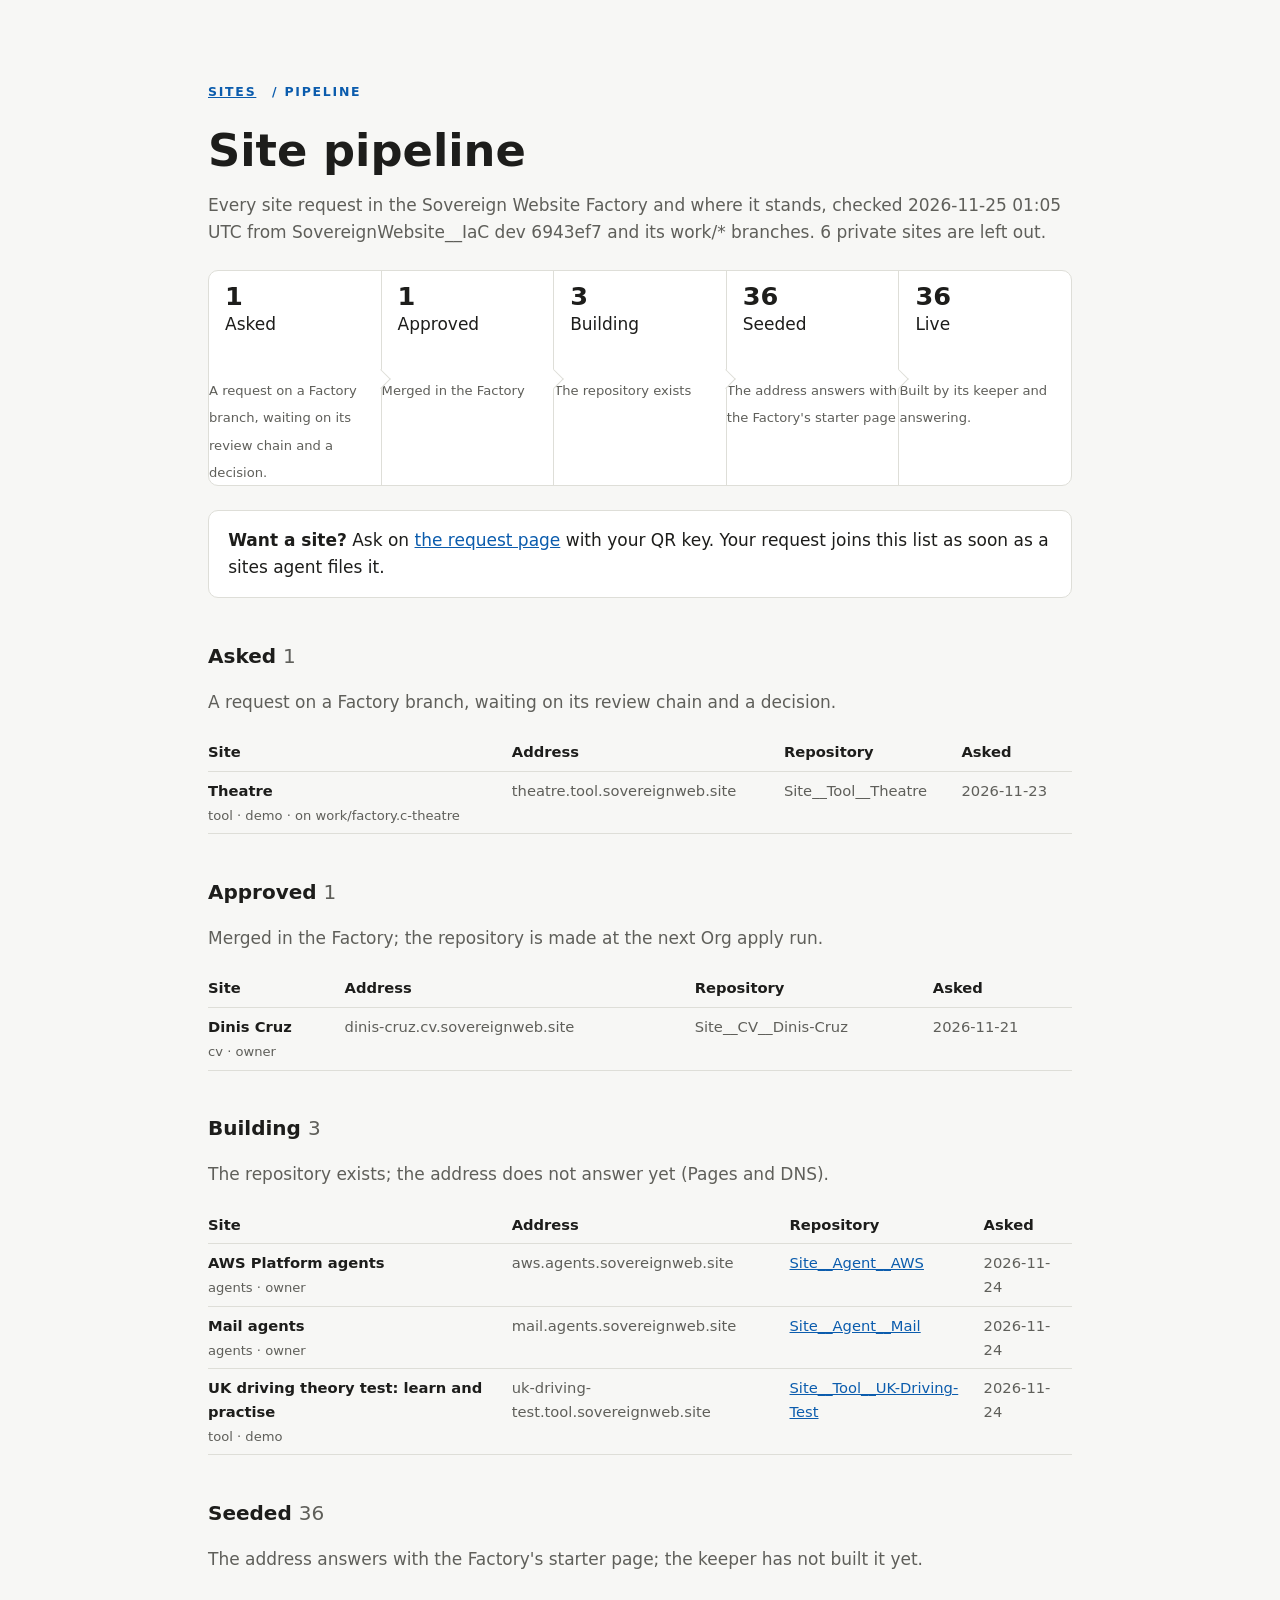
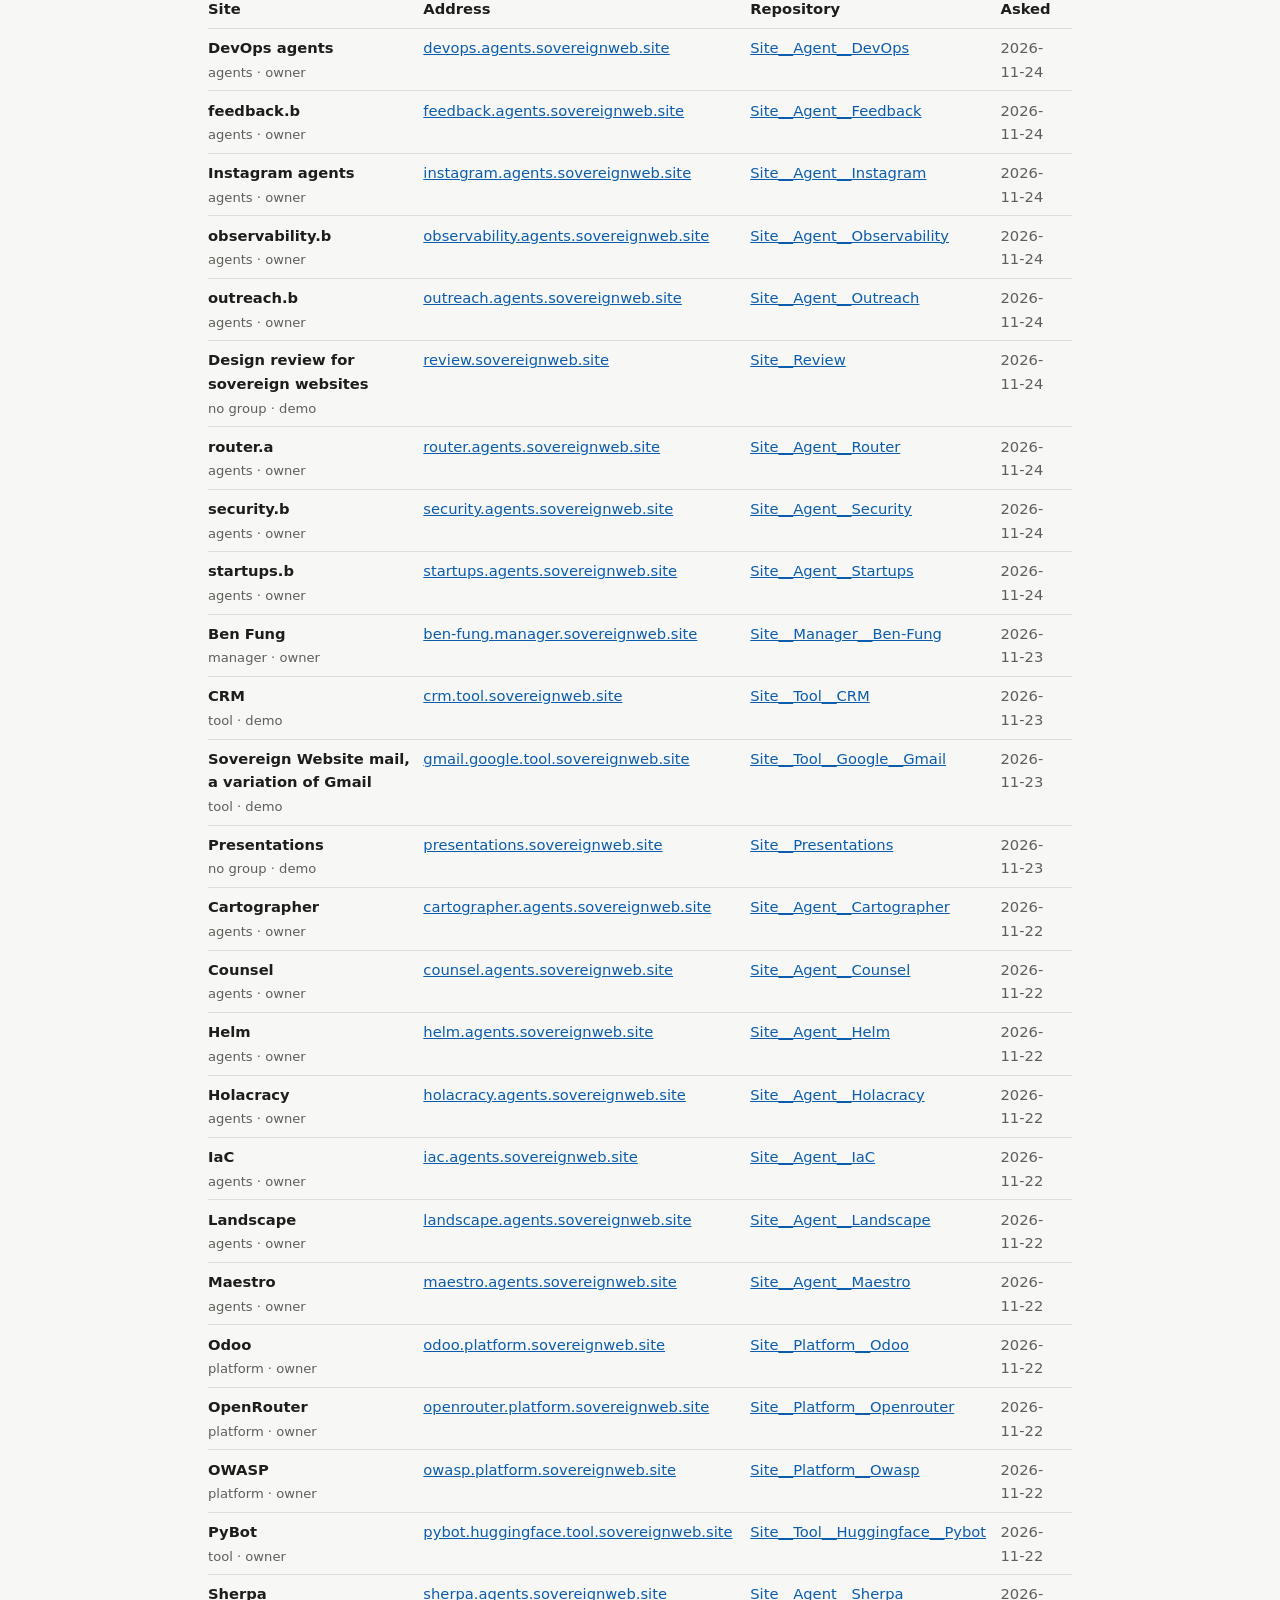
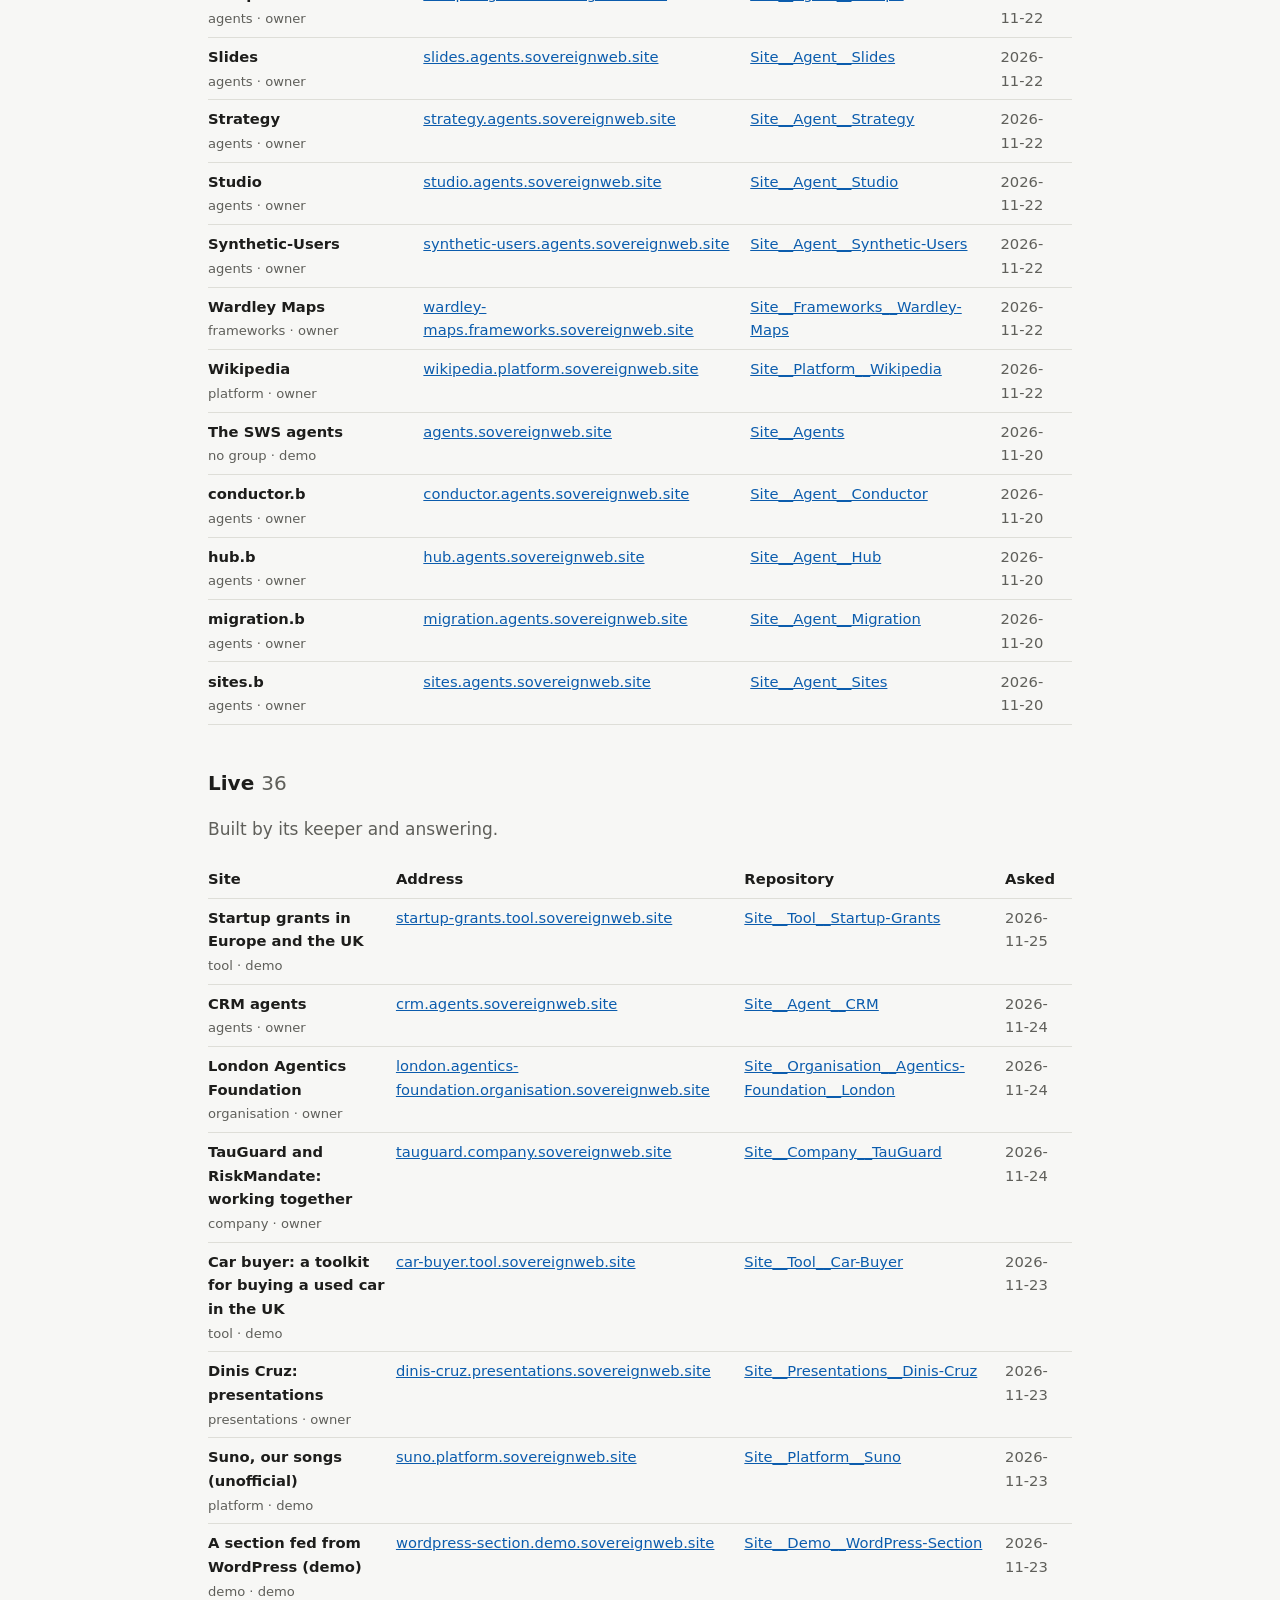
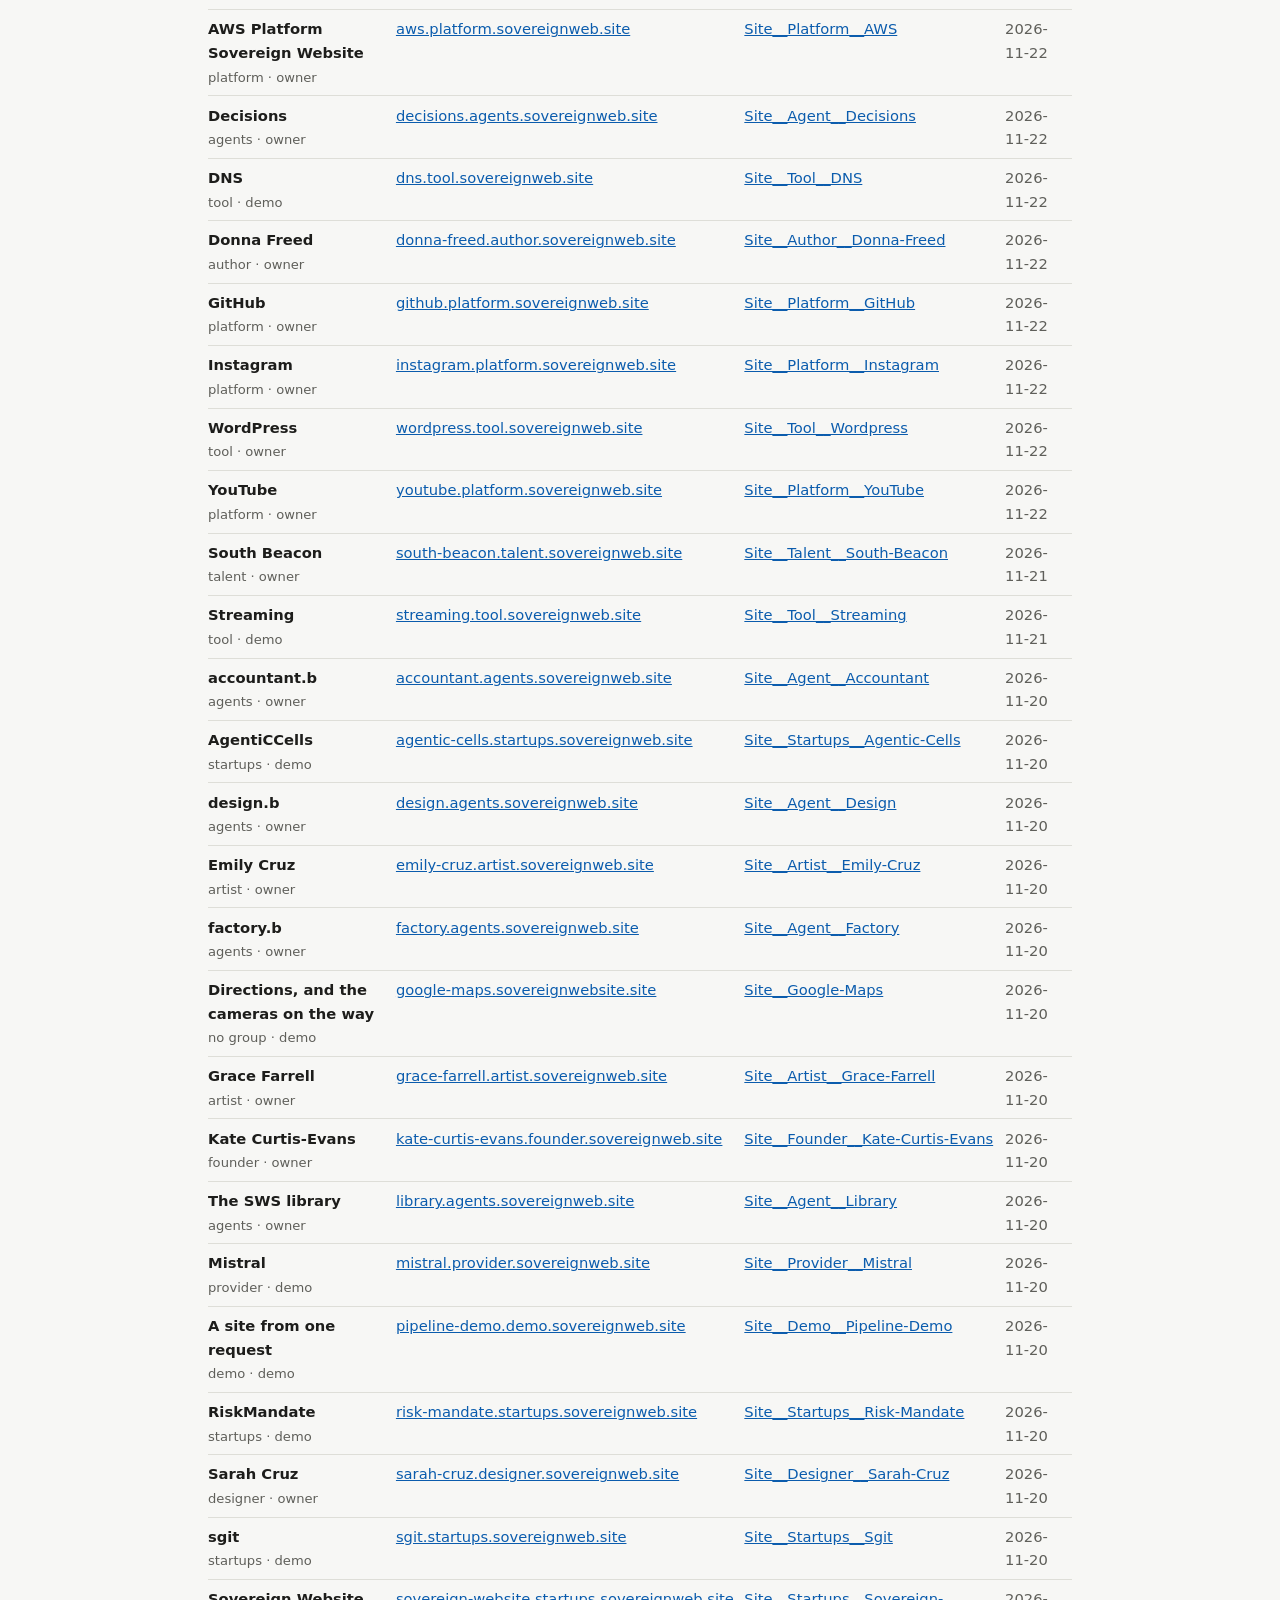
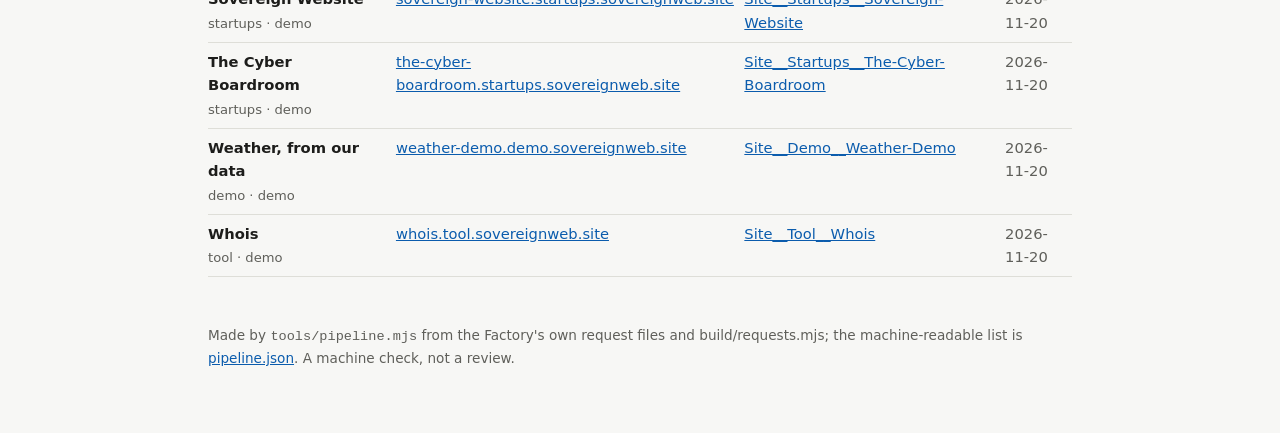
==== commit 4ede09d9: "Pages: a.design pass 1 (phone rows, joined stages, numbered steps, touch camera button, back target)" ====
--- a/site/pipeline/index.html
+++ b/site/pipeline/index.html
@@ -10,14 +10,18 @@
 :root{--bg:#f7f7f5;--fg:#1d1d1b;--muted:#5f5f5a;--line:#deded8;--card:#fff;--accent:#0b5cad}
 @media (prefers-color-scheme:dark){:root{--bg:#141413;--fg:#ededea;--muted:#a8a8a2;--line:#33332f;--card:#1c1c1a;--accent:#7ab8ff}}
 *{box-sizing:border-box}body{margin:0;background:var(--bg);color:var(--fg);font:17px/1.6 system-ui,sans-serif}
-main{max-width:56rem;margin:0 auto;padding:8vh 1rem 4rem}.mark{font:600 .78rem/1 system-ui;letter-spacing:.14em;text-transform:uppercase;color:var(--accent)}
+main{max-width:56rem;margin:0 auto;padding:8vh 1rem 4rem}.mark{font:600 .78rem/1 system-ui;letter-spacing:.14em;text-transform:uppercase;color:var(--accent)}.mark a{display:inline-block;padding:.85rem .6rem .85rem 0;min-height:44px}
 h1{font-size:clamp(1.9rem,6vw,2.8rem);line-height:1.1;margin:.6rem 0 1rem}p{color:var(--muted)}a{color:var(--accent)}
 h2{font-size:1.25rem;margin:2.6rem 0 .2rem}.n{font-weight:400;color:var(--muted)}
-.flow{display:flex;flex-wrap:wrap;gap:.4rem;margin:1.5rem 0;padding:0;list-style:none}
-.flow li{flex:1 1 8rem;padding:.7rem .8rem;border:1px solid var(--line);border-radius:10px;background:var(--card);margin:0}
-.flow a{text-decoration:none;color:var(--fg)}.flow b{display:block;font-size:1.6rem;line-height:1.1}.flow span{font-size:.85rem;color:var(--muted)}
+.flow{display:flex;margin:1.5rem 0;padding:0;list-style:none;border:1px solid var(--line);border-radius:10px;background:var(--card);overflow:hidden}
+.flow li{flex:1 1 0;min-width:0;margin:0;border-left:1px solid var(--line);position:relative}.flow li:first-child{border-left:0}
+.flow li:not(:last-child)::after{content:'';position:absolute;right:-.45rem;top:50%;width:.8rem;height:.8rem;margin-top:-.4rem;border-top:1px solid var(--line);border-right:1px solid var(--line);background:var(--card);transform:rotate(45deg);z-index:1}
+.flow a{display:block;padding:.7rem .8rem .7rem 1rem;text-decoration:none;color:var(--fg);min-height:44px}.flow a:hover{background:var(--bg)}.flow b{display:block;font-size:1.6rem;line-height:1.1}.flow span{font-size:.82rem;color:var(--muted)}
 .cta{margin-top:1.5rem;padding:1rem 1.2rem;border:1px solid var(--line);border-radius:10px;background:var(--card)}
-table{width:100%;border-collapse:collapse;font-size:.92rem}td,th{text-align:left;padding:.45rem .6rem .45rem 0;border-bottom:1px solid var(--line);vertical-align:top}th{color:var(--fg)}td{color:var(--muted);overflow-wrap:anywhere}td strong{color:var(--fg)}.k{font-size:.82rem}.tbl{overflow-x:auto}
+table{width:100%;border-collapse:collapse;font-size:.92rem}td,th{text-align:left;padding:.45rem .6rem .45rem 0;border-bottom:1px solid var(--line);vertical-align:top}th{color:var(--fg)}td{color:var(--muted);overflow-wrap:break-word}td strong{color:var(--fg)}.k{font-size:.82rem}.tbl{overflow-x:auto}
+@media (max-width:600px){.flow a{padding:.5rem .55rem .5rem .35rem;font-size:.7rem;letter-spacing:-.01em}.flow span{display:none}.flow b{font-size:1.25rem}.flow li:not(:last-child)::after{width:.6rem;height:.6rem;margin-top:-.3rem;right:-.32rem}
+.tbl table,.tbl tbody{display:block}.tbl thead{position:absolute;left:-9999px}.tbl tr{display:block;padding:.6rem 0;border-bottom:1px solid var(--line)}
+.tbl td{display:block;padding:0;border:0}.tbl td.site{color:var(--fg)}.tbl td.repo{display:none}.tbl td.addr,.tbl td.date{display:inline;font-size:.88rem}.tbl td.addr::after{content:' \00b7 '}}
 footer{margin-top:3rem;font-size:.85rem;color:var(--muted)}
 </style>
 </head>
@@ -25,111 +29,111 @@
 <main>
 <div class="mark"><a href="../">sites</a> / pipeline</div>
 <h1>Site pipeline</h1>
-<p>Every site request in the Sovereign Website Factory and where it stands, checked 2026-11-25 00:09 UTC from SovereignWebsite__IaC dev 6943ef7 and its work/* branches. 6 private sites are left out.</p>
+<p>Every site request in the Sovereign Website Factory and where it stands, checked 2026-11-25 01:05 UTC from SovereignWebsite__IaC dev 6943ef7 and its work/* branches. 6 private sites are left out.</p>
 <ol class="flow">
 <li><a href="#asked"><b>1</b>Asked</a><br><span>A request on a Factory branch, waiting on its review chain and a decision.</span></li>
 <li><a href="#approved"><b>1</b>Approved</a><br><span>Merged in the Factory</span></li>
-<li><a href="#building"><b>4</b>Building</a><br><span>The repository exists</span></li>
-<li><a href="#seeded"><b>37</b>Seeded</a><br><span>The address answers with the Factory's starter page</span></li>
-<li><a href="#live"><b>34</b>Live</a><br><span>Built by its keeper and answering.</span></li>
+<li><a href="#building"><b>3</b>Building</a><br><span>The repository exists</span></li>
+<li><a href="#seeded"><b>36</b>Seeded</a><br><span>The address answers with the Factory's starter page</span></li>
+<li><a href="#live"><b>36</b>Live</a><br><span>Built by its keeper and answering.</span></li>
 </ol>
 <div class="cta"><strong>Want a site?</strong> Ask on <a href="../request/">the request page</a> with your QR key. Your request joins this list as soon as a sites agent files it.</div>
 <h2 id="asked">Asked <span class="n">1</span></h2>
 <p>A request on a Factory branch, waiting on its review chain and a decision.</p>
 <div class="tbl"><table><thead><tr><th>Site</th><th>Address</th><th>Repository</th><th>Asked</th></tr></thead><tbody>
-<tr><td><strong>Theatre</strong><br><span class="k">tool · demo · on work/factory.c-theatre</span></td><td>theatre.tool.sovereignweb.site</td><td>Site__Tool__Theatre</td><td>2026-11-23</td></tr>
+<tr><td class="site"><strong>Theatre</strong><br><span class="k">tool · demo · on work/factory.c-theatre</span></td><td class="addr">theatre.tool.sovereignweb.site</td><td class="repo">Site__Tool__Theatre</td><td class="date">2026-11-23</td></tr>
 </tbody></table></div>
 <h2 id="approved">Approved <span class="n">1</span></h2>
 <p>Merged in the Factory; the repository is made at the next Org apply run.</p>
 <div class="tbl"><table><thead><tr><th>Site</th><th>Address</th><th>Repository</th><th>Asked</th></tr></thead><tbody>
-<tr><td><strong>Dinis Cruz</strong><br><span class="k">cv · owner</span></td><td>dinis-cruz.cv.sovereignweb.site</td><td>Site__CV__Dinis-Cruz</td><td>2026-11-21</td></tr>
+<tr><td class="site"><strong>Dinis Cruz</strong><br><span class="k">cv · owner</span></td><td class="addr">dinis-cruz.cv.sovereignweb.site</td><td class="repo">Site__CV__Dinis-Cruz</td><td class="date">2026-11-21</td></tr>
 </tbody></table></div>
-<h2 id="building">Building <span class="n">4</span></h2>
+<h2 id="building">Building <span class="n">3</span></h2>
 <p>The repository exists; the address does not answer yet (Pages and DNS).</p>
 <div class="tbl"><table><thead><tr><th>Site</th><th>Address</th><th>Repository</th><th>Asked</th></tr></thead><tbody>
-<tr><td><strong>Startup grants in Europe and the UK</strong><br><span class="k">tool · demo</span></td><td>startup-grants.tool.sovereignweb.site</td><td><a href="https://github.com/SovereignWebsite/Site__Tool__Startup-Grants">Site__Tool__Startup-Grants</a></td><td>2026-11-25</td></tr>
-<tr><td><strong>AWS Platform agents</strong><br><span class="k">agents · owner</span></td><td>aws.agents.sovereignweb.site</td><td><a href="https://github.com/SovereignWebsite/Site__Agent__AWS">Site__Agent__AWS</a></td><td>2026-11-24</td></tr>
-<tr><td><strong>Mail agents</strong><br><span class="k">agents · owner</span></td><td>mail.agents.sovereignweb.site</td><td><a href="https://github.com/SovereignWebsite/Site__Agent__Mail">Site__Agent__Mail</a></td><td>2026-11-24</td></tr>
-<tr><td><strong>UK driving theory test: learn and practise</strong><br><span class="k">tool · demo</span></td><td>uk-driving-test.tool.sovereignweb.site</td><td><a href="https://github.com/SovereignWebsite/Site__Tool__UK-Driving-Test">Site__Tool__UK-Driving-Test</a></td><td>2026-11-24</td></tr>
+<tr><td class="site"><strong>AWS Platform agents</strong><br><span class="k">agents · owner</span></td><td class="addr">aws.agents.sovereignweb.site</td><td class="repo"><a href="https://github.com/SovereignWebsite/Site__Agent__AWS">Site__Agent__AWS</a></td><td class="date">2026-11-24</td></tr>
+<tr><td class="site"><strong>Mail agents</strong><br><span class="k">agents · owner</span></td><td class="addr">mail.agents.sovereignweb.site</td><td class="repo"><a href="https://github.com/SovereignWebsite/Site__Agent__Mail">Site__Agent__Mail</a></td><td class="date">2026-11-24</td></tr>
+<tr><td class="site"><strong>UK driving theory test: learn and practise</strong><br><span class="k">tool · demo</span></td><td class="addr">uk-driving-test.tool.sovereignweb.site</td><td class="repo"><a href="https://github.com/SovereignWebsite/Site__Tool__UK-Driving-Test">Site__Tool__UK-Driving-Test</a></td><td class="date">2026-11-24</td></tr>
 </tbody></table></div>
-<h2 id="seeded">Seeded <span class="n">37</span></h2>
+<h2 id="seeded">Seeded <span class="n">36</span></h2>
 <p>The address answers with the Factory's starter page; the keeper has not built it yet.</p>
 <div class="tbl"><table><thead><tr><th>Site</th><th>Address</th><th>Repository</th><th>Asked</th></tr></thead><tbody>
-<tr><td><strong>DevOps agents</strong><br><span class="k">agents · owner</span></td><td><a href="https://devops.agents.sovereignweb.site/">devops.agents.sovereignweb.site</a></td><td><a href="https://github.com/SovereignWebsite/Site__Agent__DevOps">Site__Agent__DevOps</a></td><td>2026-11-24</td></tr>
-<tr><td><strong>feedback.b</strong><br><span class="k">agents · owner</span></td><td><a href="https://feedback.agents.sovereignweb.site/">feedback.agents.sovereignweb.site</a></td><td><a href="https://github.com/SovereignWebsite/Site__Agent__Feedback">Site__Agent__Feedback</a></td><td>2026-11-24</td></tr>
-<tr><td><strong>Instagram agents</strong><br><span class="k">agents · owner</span></td><td><a href="https://instagram.agents.sovereignweb.site/">instagram.agents.sovereignweb.site</a></td><td><a href="https://github.com/SovereignWebsite/Site__Agent__Instagram">Site__Agent__Instagram</a></td><td>2026-11-24</td></tr>
-<tr><td><strong>observability.b</strong><br><span class="k">agents · owner</span></td><td><a href="https://observability.agents.sovereignweb.site/">observability.agents.sovereignweb.site</a></td><td><a href="https://github.com/SovereignWebsite/Site__Agent__Observability">Site__Agent__Observability</a></td><td>2026-11-24</td></tr>
-<tr><td><strong>outreach.b</strong><br><span class="k">agents · owner</span></td><td><a href="https://outreach.agents.sovereignweb.site/">outreach.agents.sovereignweb.site</a></td><td><a href="https://github.com/SovereignWebsite/Site__Agent__Outreach">Site__Agent__Outreach</a></td><td>2026-11-24</td></tr>
-<tr><td><strong>Design review for sovereign websites</strong><br><span class="k">no group · demo</span></td><td><a href="https://review.sovereignweb.site/">review.sovereignweb.site</a></td><td><a href="https://github.com/SovereignWebsite/Site__Review">Site__Review</a></td><td>2026-11-24</td></tr>
-<tr><td><strong>router.a</strong><br><span class="k">agents · owner</span></td><td><a href="https://router.agents.sovereignweb.site/">router.agents.sovereignweb.site</a></td><td><a href="https://github.com/SovereignWebsite/Site__Agent__Router">Site__Agent__Router</a></td><td>2026-11-24</td></tr>
-<tr><td><strong>security.b</strong><br><span class="k">agents · owner</span></td><td><a href="https://security.agents.sovereignweb.site/">security.agents.sovereignweb.site</a></td><td><a href="https://github.com/SovereignWebsite/Site__Agent__Security">Site__Agent__Security</a></td><td>2026-11-24</td></tr>
-<tr><td><strong>startups.b</strong><br><span class="k">agents · owner</span></td><td><a href="https://startups.agents.sovereignweb.site/">startups.agents.sovereignweb.site</a></td><td><a href="https://github.com/SovereignWebsite/Site__Agent__Startups">Site__Agent__Startups</a></td><td>2026-11-24</td></tr>
-<tr><td><strong>TauGuard and RiskMandate: working together</strong><br><span class="k">company · owner</span></td><td><a href="https://tauguard.company.sovereignweb.site/">tauguard.company.sovereignweb.site</a></td><td><a href="https://github.com/SovereignWebsite/Site__Company__TauGuard">Site__Company__TauGuard</a></td><td>2026-11-24</td></tr>
-<tr><td><strong>Ben Fung</strong><br><span class="k">manager · owner</span></td><td><a href="https://ben-fung.manager.sovereignweb.site/">ben-fung.manager.sovereignweb.site</a></td><td><a href="https://github.com/SovereignWebsite/Site__Manager__Ben-Fung">Site__Manager__Ben-Fung</a></td><td>2026-11-23</td></tr>
-<tr><td><strong>CRM</strong><br><span class="k">tool · demo</span></td><td><a href="https://crm.tool.sovereignweb.site/">crm.tool.sovereignweb.site</a></td><td><a href="https://github.com/SovereignWebsite/Site__Tool__CRM">Site__Tool__CRM</a></td><td>2026-11-23</td></tr>
-<tr><td><strong>Sovereign Website mail, a variation of Gmail</strong><br><span class="k">tool · demo</span></td><td><a href="https://gmail.google.tool.sovereignweb.site/">gmail.google.tool.sovereignweb.site</a></td><td><a href="https://github.com/SovereignWebsite/Site__Tool__Google__Gmail">Site__Tool__Google__Gmail</a></td><td>2026-11-23</td></tr>
-<tr><td><strong>Presentations</strong><br><span class="k">no group · demo</span></td><td><a href="https://presentations.sovereignweb.site/">presentations.sovereignweb.site</a></td><td><a href="https://github.com/SovereignWebsite/Site__Presentations">Site__Presentations</a></td><td>2026-11-23</td></tr>
-<tr><td><strong>Cartographer</strong><br><span class="k">agents · owner</span></td><td><a href="https://cartographer.agents.sovereignweb.site/">cartographer.agents.sovereignweb.site</a></td><td><a href="https://github.com/SovereignWebsite/Site__Agent__Cartographer">Site__Agent__Cartographer</a></td><td>2026-11-22</td></tr>
-<tr><td><strong>Counsel</strong><br><span class="k">agents · owner</span></td><td><a href="https://counsel.agents.sovereignweb.site/">counsel.agents.sovereignweb.site</a></td><td><a href="https://github.com/SovereignWebsite/Site__Agent__Counsel">Site__Agent__Counsel</a></td><td>2026-11-22</td></tr>
-<tr><td><strong>Helm</strong><br><span class="k">agents · owner</span></td><td><a href="https://helm.agents.sovereignweb.site/">helm.agents.sovereignweb.site</a></td><td><a href="https://github.com/SovereignWebsite/Site__Agent__Helm">Site__Agent__Helm</a></td><td>2026-11-22</td></tr>
-<tr><td><strong>Holacracy</strong><br><span class="k">agents · owner</span></td><td><a href="https://holacracy.agents.sovereignweb.site/">holacracy.agents.sovereignweb.site</a></td><td><a href="https://github.com/SovereignWebsite/Site__Agent__Holacracy">Site__Agent__Holacracy</a></td><td>2026-11-22</td></tr>
-<tr><td><strong>IaC</strong><br><span class="k">agents · owner</span></td><td><a href="https://iac.agents.sovereignweb.site/">iac.agents.sovereignweb.site</a></td><td><a href="https://github.com/SovereignWebsite/Site__Agent__IaC">Site__Agent__IaC</a></td><td>2026-11-22</td></tr>
-<tr><td><strong>Landscape</strong><br><span class="k">agents · owner</span></td><td><a href="https://landscape.agents.sovereignweb.site/">landscape.agents.sovereignweb.site</a></td><td><a href="https://github.com/SovereignWebsite/Site__Agent__Landscape">Site__Agent__Landscape</a></td><td>2026-11-22</td></tr>
-<tr><td><strong>Maestro</strong><br><span class="k">agents · owner</span></td><td><a href="https://maestro.agents.sovereignweb.site/">maestro.agents.sovereignweb.site</a></td><td><a href="https://github.com/SovereignWebsite/Site__Agent__Maestro">Site__Agent__Maestro</a></td><td>2026-11-22</td></tr>
-<tr><td><strong>Odoo</strong><br><span class="k">platform · owner</span></td><td><a href="https://odoo.platform.sovereignweb.site/">odoo.platform.sovereignweb.site</a></td><td><a href="https://github.com/SovereignWebsite/Site__Platform__Odoo">Site__Platform__Odoo</a></td><td>2026-11-22</td></tr>
-<tr><td><strong>OpenRouter</strong><br><span class="k">platform · owner</span></td><td><a href="https://openrouter.platform.sovereignweb.site/">openrouter.platform.sovereignweb.site</a></td><td><a href="https://github.com/SovereignWebsite/Site__Platform__Openrouter">Site__Platform__Openrouter</a></td><td>2026-11-22</td></tr>
-<tr><td><strong>OWASP</strong><br><span class="k">platform · owner</span></td><td><a href="https://owasp.platform.sovereignweb.site/">owasp.platform.sovereignweb.site</a></td><td><a href="https://github.com/SovereignWebsite/Site__Platform__Owasp">Site__Platform__Owasp</a></td><td>2026-11-22</td></tr>
-<tr><td><strong>PyBot</strong><br><span class="k">tool · owner</span></td><td><a href="https://pybot.huggingface.tool.sovereignweb.site/">pybot.huggingface.tool.sovereignweb.site</a></td><td><a href="https://github.com/SovereignWebsite/Site__Tool__Huggingface__Pybot">Site__Tool__Huggingface__Pybot</a></td><td>2026-11-22</td></tr>
-<tr><td><strong>Sherpa</strong><br><span class="k">agents · owner</span></td><td><a href="https://sherpa.agents.sovereignweb.site/">sherpa.agents.sovereignweb.site</a></td><td><a href="https://github.com/SovereignWebsite/Site__Agent__Sherpa">Site__Agent__Sherpa</a></td><td>2026-11-22</td></tr>
-<tr><td><strong>Slides</strong><br><span class="k">agents · owner</span></td><td><a href="https://slides.agents.sovereignweb.site/">slides.agents.sovereignweb.site</a></td><td><a href="https://github.com/SovereignWebsite/Site__Agent__Slides">Site__Agent__Slides</a></td><td>2026-11-22</td></tr>
-<tr><td><strong>Strategy</strong><br><span class="k">agents · owner</span></td><td><a href="https://strategy.agents.sovereignweb.site/">strategy.agents.sovereignweb.site</a></td><td><a href="https://github.com/SovereignWebsite/Site__Agent__Strategy">Site__Agent__Strategy</a></td><td>2026-11-22</td></tr>
-<tr><td><strong>Studio</strong><br><span class="k">agents · owner</span></td><td><a href="https://studio.agents.sovereignweb.site/">studio.agents.sovereignweb.site</a></td><td><a href="https://github.com/SovereignWebsite/Site__Agent__Studio">Site__Agent__Studio</a></td><td>2026-11-22</td></tr>
-<tr><td><strong>Synthetic-Users</strong><br><span class="k">agents · owner</span></td><td><a href="https://synthetic-users.agents.sovereignweb.site/">synthetic-users.agents.sovereignweb.site</a></td><td><a href="https://github.com/SovereignWebsite/Site__Agent__Synthetic-Users">Site__Agent__Synthetic-Users</a></td><td>2026-11-22</td></tr>
-<tr><td><strong>Wardley Maps</strong><br><span class="k">frameworks · owner</span></td><td><a href="https://wardley-maps.frameworks.sovereignweb.site/">wardley-maps.frameworks.sovereignweb.site</a></td><td><a href="https://github.com/SovereignWebsite/Site__Frameworks__Wardley-Maps">Site__Frameworks__Wardley-Maps</a></td><td>2026-11-22</td></tr>
-<tr><td><strong>Wikipedia</strong><br><span class="k">platform · owner</span></td><td><a href="https://wikipedia.platform.sovereignweb.site/">wikipedia.platform.sovereignweb.site</a></td><td><a href="https://github.com/SovereignWebsite/Site__Platform__Wikipedia">Site__Platform__Wikipedia</a></td><td>2026-11-22</td></tr>
-<tr><td><strong>The SWS agents</strong><br><span class="k">no group · demo</span></td><td><a href="https://agents.sovereignweb.site/">agents.sovereignweb.site</a></td><td><a href="https://github.com/SovereignWebsite/Site__Agents">Site__Agents</a></td><td>2026-11-20</td></tr>
-<tr><td><strong>conductor.b</strong><br><span class="k">agents · owner</span></td><td><a href="https://conductor.agents.sovereignweb.site/">conductor.agents.sovereignweb.site</a></td><td><a href="https://github.com/SovereignWebsite/Site__Agent__Conductor">Site__Agent__Conductor</a></td><td>2026-11-20</td></tr>
-<tr><td><strong>hub.b</strong><br><span class="k">agents · owner</span></td><td><a href="https://hub.agents.sovereignweb.site/">hub.agents.sovereignweb.site</a></td><td><a href="https://github.com/SovereignWebsite/Site__Agent__Hub">Site__Agent__Hub</a></td><td>2026-11-20</td></tr>
-<tr><td><strong>migration.b</strong><br><span class="k">agents · owner</span></td><td><a href="https://migration.agents.sovereignweb.site/">migration.agents.sovereignweb.site</a></td><td><a href="https://github.com/SovereignWebsite/Site__Agent__Migration">Site__Agent__Migration</a></td><td>2026-11-20</td></tr>
-<tr><td><strong>sites.b</strong><br><span class="k">agents · owner</span></td><td><a href="https://sites.agents.sovereignweb.site/">sites.agents.sovereignweb.site</a></td><td><a href="https://github.com/SovereignWebsite/Site__Agent__Sites">Site__Agent__Sites</a></td><td>2026-11-20</td></tr>
+<tr><td class="site"><strong>DevOps agents</strong><br><span class="k">agents · owner</span></td><td class="addr"><a href="https://devops.agents.sovereignweb.site/">devops.agents.sovereignweb.site</a></td><td class="repo"><a href="https://github.com/SovereignWebsite/Site__Agent__DevOps">Site__Agent__DevOps</a></td><td class="date">2026-11-24</td></tr>
+<tr><td class="site"><strong>feedback.b</strong><br><span class="k">agents · owner</span></td><td class="addr"><a href="https://feedback.agents.sovereignweb.site/">feedback.agents.sovereignweb.site</a></td><td class="repo"><a href="https://github.com/SovereignWebsite/Site__Agent__Feedback">Site__Agent__Feedback</a></td><td class="date">2026-11-24</td></tr>
+<tr><td class="site"><strong>Instagram agents</strong><br><span class="k">agents · owner</span></td><td class="addr"><a href="https://instagram.agents.sovereignweb.site/">instagram.agents.sovereignweb.site</a></td><td class="repo"><a href="https://github.com/SovereignWebsite/Site__Agent__Instagram">Site__Agent__Instagram</a></td><td class="date">2026-11-24</td></tr>
+<tr><td class="site"><strong>observability.b</strong><br><span class="k">agents · owner</span></td><td class="addr"><a href="https://observability.agents.sovereignweb.site/">observability.agents.sovereignweb.site</a></td><td class="repo"><a href="https://github.com/SovereignWebsite/Site__Agent__Observability">Site__Agent__Observability</a></td><td class="date">2026-11-24</td></tr>
+<tr><td class="site"><strong>outreach.b</strong><br><span class="k">agents · owner</span></td><td class="addr"><a href="https://outreach.agents.sovereignweb.site/">outreach.agents.sovereignweb.site</a></td><td class="repo"><a href="https://github.com/SovereignWebsite/Site__Agent__Outreach">Site__Agent__Outreach</a></td><td class="date">2026-11-24</td></tr>
+<tr><td class="site"><strong>Design review for sovereign websites</strong><br><span class="k">no group · demo</span></td><td class="addr"><a href="https://review.sovereignweb.site/">review.sovereignweb.site</a></td><td class="repo"><a href="https://github.com/SovereignWebsite/Site__Review">Site__Review</a></td><td class="date">2026-11-24</td></tr>
+<tr><td class="site"><strong>router.a</strong><br><span class="k">agents · owner</span></td><td class="addr"><a href="https://router.agents.sovereignweb.site/">router.agents.sovereignweb.site</a></td><td class="repo"><a href="https://github.com/SovereignWebsite/Site__Agent__Router">Site__Agent__Router</a></td><td class="date">2026-11-24</td></tr>
+<tr><td class="site"><strong>security.b</strong><br><span class="k">agents · owner</span></td><td class="addr"><a href="https://security.agents.sovereignweb.site/">security.agents.sovereignweb.site</a></td><td class="repo"><a href="https://github.com/SovereignWebsite/Site__Agent__Security">Site__Agent__Security</a></td><td class="date">2026-11-24</td></tr>
+<tr><td class="site"><strong>startups.b</strong><br><span class="k">agents · owner</span></td><td class="addr"><a href="https://startups.agents.sovereignweb.site/">startups.agents.sovereignweb.site</a></td><td class="repo"><a href="https://github.com/SovereignWebsite/Site__Agent__Startups">Site__Agent__Startups</a></td><td class="date">2026-11-24</td></tr>
+<tr><td class="site"><strong>Ben Fung</strong><br><span class="k">manager · owner</span></td><td class="addr"><a href="https://ben-fung.manager.sovereignweb.site/">ben-fung.manager.sovereignweb.site</a></td><td class="repo"><a href="https://github.com/SovereignWebsite/Site__Manager__Ben-Fung">Site__Manager__Ben-Fung</a></td><td class="date">2026-11-23</td></tr>
+<tr><td class="site"><strong>CRM</strong><br><span class="k">tool · demo</span></td><td class="addr"><a href="https://crm.tool.sovereignweb.site/">crm.tool.sovereignweb.site</a></td><td class="repo"><a href="https://github.com/SovereignWebsite/Site__Tool__CRM">Site__Tool__CRM</a></td><td class="date">2026-11-23</td></tr>
+<tr><td class="site"><strong>Sovereign Website mail, a variation of Gmail</strong><br><span class="k">tool · demo</span></td><td class="addr"><a href="https://gmail.google.tool.sovereignweb.site/">gmail.google.tool.sovereignweb.site</a></td><td class="repo"><a href="https://github.com/SovereignWebsite/Site__Tool__Google__Gmail">Site__Tool__Google__Gmail</a></td><td class="date">2026-11-23</td></tr>
+<tr><td class="site"><strong>Presentations</strong><br><span class="k">no group · demo</span></td><td class="addr"><a href="https://presentations.sovereignweb.site/">presentations.sovereignweb.site</a></td><td class="repo"><a href="https://github.com/SovereignWebsite/Site__Presentations">Site__Presentations</a></td><td class="date">2026-11-23</td></tr>
+<tr><td class="site"><strong>Cartographer</strong><br><span class="k">agents · owner</span></td><td class="addr"><a href="https://cartographer.agents.sovereignweb.site/">cartographer.agents.sovereignweb.site</a></td><td class="repo"><a href="https://github.com/SovereignWebsite/Site__Agent__Cartographer">Site__Agent__Cartographer</a></td><td class="date">2026-11-22</td></tr>
+<tr><td class="site"><strong>Counsel</strong><br><span class="k">agents · owner</span></td><td class="addr"><a href="https://counsel.agents.sovereignweb.site/">counsel.agents.sovereignweb.site</a></td><td class="repo"><a href="https://github.com/SovereignWebsite/Site__Agent__Counsel">Site__Agent__Counsel</a></td><td class="date">2026-11-22</td></tr>
+<tr><td class="site"><strong>Helm</strong><br><span class="k">agents · owner</span></td><td class="addr"><a href="https://helm.agents.sovereignweb.site/">helm.agents.sovereignweb.site</a></td><td class="repo"><a href="https://github.com/SovereignWebsite/Site__Agent__Helm">Site__Agent__Helm</a></td><td class="date">2026-11-22</td></tr>
+<tr><td class="site"><strong>Holacracy</strong><br><span class="k">agents · owner</span></td><td class="addr"><a href="https://holacracy.agents.sovereignweb.site/">holacracy.agents.sovereignweb.site</a></td><td class="repo"><a href="https://github.com/SovereignWebsite/Site__Agent__Holacracy">Site__Agent__Holacracy</a></td><td class="date">2026-11-22</td></tr>
+<tr><td class="site"><strong>IaC</strong><br><span class="k">agents · owner</span></td><td class="addr"><a href="https://iac.agents.sovereignweb.site/">iac.agents.sovereignweb.site</a></td><td class="repo"><a href="https://github.com/SovereignWebsite/Site__Agent__IaC">Site__Agent__IaC</a></td><td class="date">2026-11-22</td></tr>
+<tr><td class="site"><strong>Landscape</strong><br><span class="k">agents · owner</span></td><td class="addr"><a href="https://landscape.agents.sovereignweb.site/">landscape.agents.sovereignweb.site</a></td><td class="repo"><a href="https://github.com/SovereignWebsite/Site__Agent__Landscape">Site__Agent__Landscape</a></td><td class="date">2026-11-22</td></tr>
+<tr><td class="site"><strong>Maestro</strong><br><span class="k">agents · owner</span></td><td class="addr"><a href="https://maestro.agents.sovereignweb.site/">maestro.agents.sovereignweb.site</a></td><td class="repo"><a href="https://github.com/SovereignWebsite/Site__Agent__Maestro">Site__Agent__Maestro</a></td><td class="date">2026-11-22</td></tr>
+<tr><td class="site"><strong>Odoo</strong><br><span class="k">platform · owner</span></td><td class="addr"><a href="https://odoo.platform.sovereignweb.site/">odoo.platform.sovereignweb.site</a></td><td class="repo"><a href="https://github.com/SovereignWebsite/Site__Platform__Odoo">Site__Platform__Odoo</a></td><td class="date">2026-11-22</td></tr>
+<tr><td class="site"><strong>OpenRouter</strong><br><span class="k">platform · owner</span></td><td class="addr"><a href="https://openrouter.platform.sovereignweb.site/">openrouter.platform.sovereignweb.site</a></td><td class="repo"><a href="https://github.com/SovereignWebsite/Site__Platform__Openrouter">Site__Platform__Openrouter</a></td><td class="date">2026-11-22</td></tr>
+<tr><td class="site"><strong>OWASP</strong><br><span class="k">platform · owner</span></td><td class="addr"><a href="https://owasp.platform.sovereignweb.site/">owasp.platform.sovereignweb.site</a></td><td class="repo"><a href="https://github.com/SovereignWebsite/Site__Platform__Owasp">Site__Platform__Owasp</a></td><td class="date">2026-11-22</td></tr>
+<tr><td class="site"><strong>PyBot</strong><br><span class="k">tool · owner</span></td><td class="addr"><a href="https://pybot.huggingface.tool.sovereignweb.site/">pybot.huggingface.tool.sovereignweb.site</a></td><td class="repo"><a href="https://github.com/SovereignWebsite/Site__Tool__Huggingface__Pybot">Site__Tool__Huggingface__Pybot</a></td><td class="date">2026-11-22</td></tr>
+<tr><td class="site"><strong>Sherpa</strong><br><span class="k">agents · owner</span></td><td class="addr"><a href="https://sherpa.agents.sovereignweb.site/">sherpa.agents.sovereignweb.site</a></td><td class="repo"><a href="https://github.com/SovereignWebsite/Site__Agent__Sherpa">Site__Agent__Sherpa</a></td><td class="date">2026-11-22</td></tr>
+<tr><td class="site"><strong>Slides</strong><br><span class="k">agents · owner</span></td><td class="addr"><a href="https://slides.agents.sovereignweb.site/">slides.agents.sovereignweb.site</a></td><td class="repo"><a href="https://github.com/SovereignWebsite/Site__Agent__Slides">Site__Agent__Slides</a></td><td class="date">2026-11-22</td></tr>
+<tr><td class="site"><strong>Strategy</strong><br><span class="k">agents · owner</span></td><td class="addr"><a href="https://strategy.agents.sovereignweb.site/">strategy.agents.sovereignweb.site</a></td><td class="repo"><a href="https://github.com/SovereignWebsite/Site__Agent__Strategy">Site__Agent__Strategy</a></td><td class="date">2026-11-22</td></tr>
+<tr><td class="site"><strong>Studio</strong><br><span class="k">agents · owner</span></td><td class="addr"><a href="https://studio.agents.sovereignweb.site/">studio.agents.sovereignweb.site</a></td><td class="repo"><a href="https://github.com/SovereignWebsite/Site__Agent__Studio">Site__Agent__Studio</a></td><td class="date">2026-11-22</td></tr>
+<tr><td class="site"><strong>Synthetic-Users</strong><br><span class="k">agents · owner</span></td><td class="addr"><a href="https://synthetic-users.agents.sovereignweb.site/">synthetic-users.agents.sovereignweb.site</a></td><td class="repo"><a href="https://github.com/SovereignWebsite/Site__Agent__Synthetic-Users">Site__Agent__Synthetic-Users</a></td><td class="date">2026-11-22</td></tr>
+<tr><td class="site"><strong>Wardley Maps</strong><br><span class="k">frameworks · owner</span></td><td class="addr"><a href="https://wardley-maps.frameworks.sovereignweb.site/">wardley-maps.frameworks.sovereignweb.site</a></td><td class="repo"><a href="https://github.com/SovereignWebsite/Site__Frameworks__Wardley-Maps">Site__Frameworks__Wardley-Maps</a></td><td class="date">2026-11-22</td></tr>
+<tr><td class="site"><strong>Wikipedia</strong><br><span class="k">platform · owner</span></td><td class="addr"><a href="https://wikipedia.platform.sovereignweb.site/">wikipedia.platform.sovereignweb.site</a></td><td class="repo"><a href="https://github.com/SovereignWebsite/Site__Platform__Wikipedia">Site__Platform__Wikipedia</a></td><td class="date">2026-11-22</td></tr>
+<tr><td class="site"><strong>The SWS agents</strong><br><span class="k">no group · demo</span></td><td class="addr"><a href="https://agents.sovereignweb.site/">agents.sovereignweb.site</a></td><td class="repo"><a href="https://github.com/SovereignWebsite/Site__Agents">Site__Agents</a></td><td class="date">2026-11-20</td></tr>
+<tr><td class="site"><strong>conductor.b</strong><br><span class="k">agents · owner</span></td><td class="addr"><a href="https://conductor.agents.sovereignweb.site/">conductor.agents.sovereignweb.site</a></td><td class="repo"><a href="https://github.com/SovereignWebsite/Site__Agent__Conductor">Site__Agent__Conductor</a></td><td class="date">2026-11-20</td></tr>
+<tr><td class="site"><strong>hub.b</strong><br><span class="k">agents · owner</span></td><td class="addr"><a href="https://hub.agents.sovereignweb.site/">hub.agents.sovereignweb.site</a></td><td class="repo"><a href="https://github.com/SovereignWebsite/Site__Agent__Hub">Site__Agent__Hub</a></td><td class="date">2026-11-20</td></tr>
+<tr><td class="site"><strong>migration.b</strong><br><span class="k">agents · owner</span></td><td class="addr"><a href="https://migration.agents.sovereignweb.site/">migration.agents.sovereignweb.site</a></td><td class="repo"><a href="https://github.com/SovereignWebsite/Site__Agent__Migration">Site__Agent__Migration</a></td><td class="date">2026-11-20</td></tr>
+<tr><td class="site"><strong>sites.b</strong><br><span class="k">agents · owner</span></td><td class="addr"><a href="https://sites.agents.sovereignweb.site/">sites.agents.sovereignweb.site</a></td><td class="repo"><a href="https://github.com/SovereignWebsite/Site__Agent__Sites">Site__Agent__Sites</a></td><td class="date">2026-11-20</td></tr>
 </tbody></table></div>
-<h2 id="live">Live <span class="n">34</span></h2>
+<h2 id="live">Live <span class="n">36</span></h2>
 <p>Built by its keeper and answering.</p>
 <div class="tbl"><table><thead><tr><th>Site</th><th>Address</th><th>Repository</th><th>Asked</th></tr></thead><tbody>
-<tr><td><strong>CRM agents</strong><br><span class="k">agents · owner</span></td><td><a href="https://crm.agents.sovereignweb.site/">crm.agents.sovereignweb.site</a></td><td><a href="https://github.com/SovereignWebsite/Site__Agent__CRM">Site__Agent__CRM</a></td><td>2026-11-24</td></tr>
-<tr><td><strong>London Agentics Foundation</strong><br><span class="k">organisation · owner</span></td><td><a href="https://london.agentics-foundation.organisation.sovereignweb.site/">london.agentics-foundation.organisation.sovereignweb.site</a></td><td><a href="https://github.com/SovereignWebsite/Site__Organisation__Agentics-Foundation__London">Site__Organisation__Agentics-Foundation__London</a></td><td>2026-11-24</td></tr>
-<tr><td><strong>Car buyer: a toolkit for buying a used car in the UK</strong><br><span class="k">tool · demo</span></td><td><a href="https://car-buyer.tool.sovereignweb.site/">car-buyer.tool.sovereignweb.site</a></td><td><a href="https://github.com/SovereignWebsite/Site__Tool__Car-Buyer">Site__Tool__Car-Buyer</a></td><td>2026-11-23</td></tr>
-<tr><td><strong>Dinis Cruz: presentations</strong><br><span class="k">presentations · owner</span></td><td><a href="https://dinis-cruz.presentations.sovereignweb.site/">dinis-cruz.presentations.sovereignweb.site</a></td><td><a href="https://github.com/SovereignWebsite/Site__Presentations__Dinis-Cruz">Site__Presentations__Dinis-Cruz</a></td><td>2026-11-23</td></tr>
-<tr><td><strong>Suno, our songs (unofficial)</strong><br><span class="k">platform · demo</span></td><td><a href="https://suno.platform.sovereignweb.site/">suno.platform.sovereignweb.site</a></td><td><a href="https://github.com/SovereignWebsite/Site__Platform__Suno">Site__Platform__Suno</a></td><td>2026-11-23</td></tr>
-<tr><td><strong>A section fed from WordPress (demo)</strong><br><span class="k">demo · demo</span></td><td><a href="https://wordpress-section.demo.sovereignweb.site/">wordpress-section.demo.sovereignweb.site</a></td><td><a href="https://github.com/SovereignWebsite/Site__Demo__WordPress-Section">Site__Demo__WordPress-Section</a></td><td>2026-11-23</td></tr>
-<tr><td><strong>AWS Platform Sovereign Website</strong><br><span class="k">platform · owner</span></td><td><a href="https://aws.platform.sovereignweb.site/">aws.platform.sovereignweb.site</a></td><td><a href="https://github.com/SovereignWebsite/Site__Platform__AWS">Site__Platform__AWS</a></td><td>2026-11-22</td></tr>
-<tr><td><strong>Decisions</strong><br><span class="k">agents · owner</span></td><td><a href="https://decisions.agents.sovereignweb.site/">decisions.agents.sovereignweb.site</a></td><td><a href="https://github.com/SovereignWebsite/Site__Agent__Decisions">Site__Agent__Decisions</a></td><td>2026-11-22</td></tr>
-<tr><td><strong>DNS</strong><br><span class="k">tool · demo</span></td><td><a href="https://dns.tool.sovereignweb.site/">dns.tool.sovereignweb.site</a></td><td><a href="https://github.com/SovereignWebsite/Site__Tool__DNS">Site__Tool__DNS</a></td><td>2026-11-22</td></tr>
-<tr><td><strong>Donna Freed</strong><br><span class="k">author · owner</span></td><td><a href="https://donna-freed.author.sovereignweb.site/">donna-freed.author.sovereignweb.site</a></td><td><a href="https://github.com/SovereignWebsite/Site__Author__Donna-Freed">Site__Author__Donna-Freed</a></td><td>2026-11-22</td></tr>
-<tr><td><strong>GitHub</strong><br><span class="k">platform · owner</span></td><td><a href="https://github.platform.sovereignweb.site/">github.platform.sovereignweb.site</a></td><td><a href="https://github.com/SovereignWebsite/Site__Platform__GitHub">Site__Platform__GitHub</a></td><td>2026-11-22</td></tr>
-<tr><td><strong>Instagram</strong><br><span class="k">platform · owner</span></td><td><a href="https://instagram.platform.sovereignweb.site/">instagram.platform.sovereignweb.site</a></td><td><a href="https://github.com/SovereignWebsite/Site__Platform__Instagram">Site__Platform__Instagram</a></td><td>2026-11-22</td></tr>
-<tr><td><strong>WordPress</strong><br><span class="k">tool · owner</span></td><td><a href="https://wordpress.tool.sovereignweb.site/">wordpress.tool.sovereignweb.site</a></td><td><a href="https://github.com/SovereignWebsite/Site__Tool__Wordpress">Site__Tool__Wordpress</a></td><td>2026-11-22</td></tr>
-<tr><td><strong>YouTube</strong><br><span class="k">platform · owner</span></td><td><a href="https://youtube.platform.sovereignweb.site/">youtube.platform.sovereignweb.site</a></td><td><a href="https://github.com/SovereignWebsite/Site__Platform__YouTube">Site__Platform__YouTube</a></td><td>2026-11-22</td></tr>
-<tr><td><strong>South Beacon</strong><br><span class="k">talent · owner</span></td><td><a href="https://south-beacon.talent.sovereignweb.site/">south-beacon.talent.sovereignweb.site</a></td><td><a href="https://github.com/SovereignWebsite/Site__Talent__South-Beacon">Site__Talent__South-Beacon</a></td><td>2026-11-21</td></tr>
-<tr><td><strong>Streaming</strong><br><span class="k">tool · demo</span></td><td><a href="https://streaming.tool.sovereignweb.site/">streaming.tool.sovereignweb.site</a></td><td><a href="https://github.com/SovereignWebsite/Site__Tool__Streaming">Site__Tool__Streaming</a></td><td>2026-11-21</td></tr>
-<tr><td><strong>accountant.b</strong><br><span class="k">agents · owner</span></td><td><a href="https://accountant.agents.sovereignweb.site/">accountant.agents.sovereignweb.site</a></td><td><a href="https://github.com/SovereignWebsite/Site__Agent__Accountant">Site__Agent__Accountant</a></td><td>2026-11-20</td></tr>
-<tr><td><strong>AgentiCCells</strong><br><span class="k">startups · demo</span></td><td><a href="https://agentic-cells.startups.sovereignweb.site/">agentic-cells.startups.sovereignweb.site</a></td><td><a href="https://github.com/SovereignWebsite/Site__Startups__Agentic-Cells">Site__Startups__Agentic-Cells</a></td><td>2026-11-20</td></tr>
-<tr><td><strong>design.b</strong><br><span class="k">agents · owner</span></td><td><a href="https://design.agents.sovereignweb.site/">design.agents.sovereignweb.site</a></td><td><a href="https://github.com/SovereignWebsite/Site__Agent__Design">Site__Agent__Design</a></td><td>2026-11-20</td></tr>
-<tr><td><strong>Emily Cruz</strong><br><span class="k">artist · owner</span></td><td><a href="https://emily-cruz.artist.sovereignweb.site/">emily-cruz.artist.sovereignweb.site</a></td><td><a href="https://github.com/SovereignWebsite/Site__Artist__Emily-Cruz">Site__Artist__Emily-Cruz</a></td><td>2026-11-20</td></tr>
-<tr><td><strong>factory.b</strong><br><span class="k">agents · owner</span></td><td><a href="https://factory.agents.sovereignweb.site/">factory.agents.sovereignweb.site</a></td><td><a href="https://github.com/SovereignWebsite/Site__Agent__Factory">Site__Agent__Factory</a></td><td>2026-11-20</td></tr>
-<tr><td><strong>Directions, and the cameras on the way</strong><br><span class="k">no group · demo</span></td><td><a href="https://google-maps.sovereignwebsite.site/">google-maps.sovereignwebsite.site</a></td><td><a href="https://github.com/SovereignWebsite/Site__Google-Maps">Site__Google-Maps</a></td><td>2026-11-20</td></tr>
-<tr><td><strong>Grace Farrell</strong><br><span class="k">artist · owner</span></td><td><a href="https://grace-farrell.artist.sovereignweb.site/">grace-farrell.artist.sovereignweb.site</a></td><td><a href="https://github.com/SovereignWebsite/Site__Artist__Grace-Farrell">Site__Artist__Grace-Farrell</a></td><td>2026-11-20</td></tr>
-<tr><td><strong>Kate Curtis-Evans</strong><br><span class="k">founder · owner</span></td><td><a href="https://kate-curtis-evans.founder.sovereignweb.site/">kate-curtis-evans.founder.sovereignweb.site</a></td><td><a href="https://github.com/SovereignWebsite/Site__Founder__Kate-Curtis-Evans">Site__Founder__Kate-Curtis-Evans</a></td><td>2026-11-20</td></tr>
-<tr><td><strong>The SWS library</strong><br><span class="k">agents · owner</span></td><td><a href="https://library.agents.sovereignweb.site/">library.agents.sovereignweb.site</a></td><td><a href="https://github.com/SovereignWebsite/Site__Agent__Library">Site__Agent__Library</a></td><td>2026-11-20</td></tr>
-<tr><td><strong>Mistral</strong><br><span class="k">provider · demo</span></td><td><a href="https://mistral.provider.sovereignweb.site/">mistral.provider.sovereignweb.site</a></td><td><a href="https://github.com/SovereignWebsite/Site__Provider__Mistral">Site__Provider__Mistral</a></td><td>2026-11-20</td></tr>
-<tr><td><strong>A site from one request</strong><br><span class="k">demo · demo</span></td><td><a href="https://pipeline-demo.demo.sovereignweb.site/">pipeline-demo.demo.sovereignweb.site</a></td><td><a href="https://github.com/SovereignWebsite/Site__Demo__Pipeline-Demo">Site__Demo__Pipeline-Demo</a></td><td>2026-11-20</td></tr>
-<tr><td><strong>RiskMandate</strong><br><span class="k">startups · demo</span></td><td><a href="https://risk-mandate.startups.sovereignweb.site/">risk-mandate.startups.sovereignweb.site</a></td><td><a href="https://github.com/SovereignWebsite/Site__Startups__Risk-Mandate">Site__Startups__Risk-Mandate</a></td><td>2026-11-20</td></tr>
-<tr><td><strong>Sarah Cruz</strong><br><span class="k">designer · owner</span></td><td><a href="https://sarah-cruz.designer.sovereignweb.site/">sarah-cruz.designer.sovereignweb.site</a></td><td><a href="https://github.com/SovereignWebsite/Site__Designer__Sarah-Cruz">Site__Designer__Sarah-Cruz</a></td><td>2026-11-20</td></tr>
-<tr><td><strong>sgit</strong><br><span class="k">startups · demo</span></td><td><a href="https://sgit.startups.sovereignweb.site/">sgit.startups.sovereignweb.site</a></td><td><a href="https://github.com/SovereignWebsite/Site__Startups__Sgit">Site__Startups__Sgit</a></td><td>2026-11-20</td></tr>
-<tr><td><strong>Sovereign Website</strong><br><span class="k">startups · demo</span></td><td><a href="https://sovereign-website.startups.sovereignweb.site/">sovereign-website.startups.sovereignweb.site</a></td><td><a href="https://github.com/SovereignWebsite/Site__Startups__Sovereign-Website">Site__Startups__Sovereign-Website</a></td><td>2026-11-20</td></tr>
-<tr><td><strong>The Cyber Boardroom</strong><br><span class="k">startups · demo</span></td><td><a href="https://the-cyber-boardroom.startups.sovereignweb.site/">the-cyber-boardroom.startups.sovereignweb.site</a></td><td><a href="https://github.com/SovereignWebsite/Site__Startups__The-Cyber-Boardroom">Site__Startups__The-Cyber-Boardroom</a></td><td>2026-11-20</td></tr>
-<tr><td><strong>Weather, from our data</strong><br><span class="k">demo · demo</span></td><td><a href="https://weather-demo.demo.sovereignweb.site/">weather-demo.demo.sovereignweb.site</a></td><td><a href="https://github.com/SovereignWebsite/Site__Demo__Weather-Demo">Site__Demo__Weather-Demo</a></td><td>2026-11-20</td></tr>
-<tr><td><strong>Whois</strong><br><span class="k">tool · demo</span></td><td><a href="https://whois.tool.sovereignweb.site/">whois.tool.sovereignweb.site</a></td><td><a href="https://github.com/SovereignWebsite/Site__Tool__Whois">Site__Tool__Whois</a></td><td>2026-11-20</td></tr>
+<tr><td class="site"><strong>Startup grants in Europe and the UK</strong><br><span class="k">tool · demo</span></td><td class="addr"><a href="https://startup-grants.tool.sovereignweb.site/">startup-grants.tool.sovereignweb.site</a></td><td class="repo"><a href="https://github.com/SovereignWebsite/Site__Tool__Startup-Grants">Site__Tool__Startup-Grants</a></td><td class="date">2026-11-25</td></tr>
+<tr><td class="site"><strong>CRM agents</strong><br><span class="k">agents · owner</span></td><td class="addr"><a href="https://crm.agents.sovereignweb.site/">crm.agents.sovereignweb.site</a></td><td class="repo"><a href="https://github.com/SovereignWebsite/Site__Agent__CRM">Site__Agent__CRM</a></td><td class="date">2026-11-24</td></tr>
+<tr><td class="site"><strong>London Agentics Foundation</strong><br><span class="k">organisation · owner</span></td><td class="addr"><a href="https://london.agentics-foundation.organisation.sovereignweb.site/">london.agentics-foundation.organisation.sovereignweb.site</a></td><td class="repo"><a href="https://github.com/SovereignWebsite/Site__Organisation__Agentics-Foundation__London">Site__Organisation__Agentics-Foundation__London</a></td><td class="date">2026-11-24</td></tr>
+<tr><td class="site"><strong>TauGuard and RiskMandate: working together</strong><br><span class="k">company · owner</span></td><td class="addr"><a href="https://tauguard.company.sovereignweb.site/">tauguard.company.sovereignweb.site</a></td><td class="repo"><a href="https://github.com/SovereignWebsite/Site__Company__TauGuard">Site__Company__TauGuard</a></td><td class="date">2026-11-24</td></tr>
+<tr><td class="site"><strong>Car buyer: a toolkit for buying a used car in the UK</strong><br><span class="k">tool · demo</span></td><td class="addr"><a href="https://car-buyer.tool.sovereignweb.site/">car-buyer.tool.sovereignweb.site</a></td><td class="repo"><a href="https://github.com/SovereignWebsite/Site__Tool__Car-Buyer">Site__Tool__Car-Buyer</a></td><td class="date">2026-11-23</td></tr>
+<tr><td class="site"><strong>Dinis Cruz: presentations</strong><br><span class="k">presentations · owner</span></td><td class="addr"><a href="https://dinis-cruz.presentations.sovereignweb.site/">dinis-cruz.presentations.sovereignweb.site</a></td><td class="repo"><a href="https://github.com/SovereignWebsite/Site__Presentations__Dinis-Cruz">Site__Presentations__Dinis-Cruz</a></td><td class="date">2026-11-23</td></tr>
+<tr><td class="site"><strong>Suno, our songs (unofficial)</strong><br><span class="k">platform · demo</span></td><td class="addr"><a href="https://suno.platform.sovereignweb.site/">suno.platform.sovereignweb.site</a></td><td class="repo"><a href="https://github.com/SovereignWebsite/Site__Platform__Suno">Site__Platform__Suno</a></td><td class="date">2026-11-23</td></tr>
+<tr><td class="site"><strong>A section fed from WordPress (demo)</strong><br><span class="k">demo · demo</span></td><td class="addr"><a href="https://wordpress-section.demo.sovereignweb.site/">wordpress-section.demo.sovereignweb.site</a></td><td class="repo"><a href="https://github.com/SovereignWebsite/Site__Demo__WordPress-Section">Site__Demo__WordPress-Section</a></td><td class="date">2026-11-23</td></tr>
+<tr><td class="site"><strong>AWS Platform Sovereign Website</strong><br><span class="k">platform · owner</span></td><td class="addr"><a href="https://aws.platform.sovereignweb.site/">aws.platform.sovereignweb.site</a></td><td class="repo"><a href="https://github.com/SovereignWebsite/Site__Platform__AWS">Site__Platform__AWS</a></td><td class="date">2026-11-22</td></tr>
+<tr><td class="site"><strong>Decisions</strong><br><span class="k">agents · owner</span></td><td class="addr"><a href="https://decisions.agents.sovereignweb.site/">decisions.agents.sovereignweb.site</a></td><td class="repo"><a href="https://github.com/SovereignWebsite/Site__Agent__Decisions">Site__Agent__Decisions</a></td><td class="date">2026-11-22</td></tr>
+<tr><td class="site"><strong>DNS</strong><br><span class="k">tool · demo</span></td><td class="addr"><a href="https://dns.tool.sovereignweb.site/">dns.tool.sovereignweb.site</a></td><td class="repo"><a href="https://github.com/SovereignWebsite/Site__Tool__DNS">Site__Tool__DNS</a></td><td class="date">2026-11-22</td></tr>
+<tr><td class="site"><strong>Donna Freed</strong><br><span class="k">author · owner</span></td><td class="addr"><a href="https://donna-freed.author.sovereignweb.site/">donna-freed.author.sovereignweb.site</a></td><td class="repo"><a href="https://github.com/SovereignWebsite/Site__Author__Donna-Freed">Site__Author__Donna-Freed</a></td><td class="date">2026-11-22</td></tr>
+<tr><td class="site"><strong>GitHub</strong><br><span class="k">platform · owner</span></td><td class="addr"><a href="https://github.platform.sovereignweb.site/">github.platform.sovereignweb.site</a></td><td class="repo"><a href="https://github.com/SovereignWebsite/Site__Platform__GitHub">Site__Platform__GitHub</a></td><td class="date">2026-11-22</td></tr>
+<tr><td class="site"><strong>Instagram</strong><br><span class="k">platform · owner</span></td><td class="addr"><a href="https://instagram.platform.sovereignweb.site/">instagram.platform.sovereignweb.site</a></td><td class="repo"><a href="https://github.com/SovereignWebsite/Site__Platform__Instagram">Site__Platform__Instagram</a></td><td class="date">2026-11-22</td></tr>
+<tr><td class="site"><strong>WordPress</strong><br><span class="k">tool · owner</span></td><td class="addr"><a href="https://wordpress.tool.sovereignweb.site/">wordpress.tool.sovereignweb.site</a></td><td class="repo"><a href="https://github.com/SovereignWebsite/Site__Tool__Wordpress">Site__Tool__Wordpress</a></td><td class="date">2026-11-22</td></tr>
+<tr><td class="site"><strong>YouTube</strong><br><span class="k">platform · owner</span></td><td class="addr"><a href="https://youtube.platform.sovereignweb.site/">youtube.platform.sovereignweb.site</a></td><td class="repo"><a href="https://github.com/SovereignWebsite/Site__Platform__YouTube">Site__Platform__YouTube</a></td><td class="date">2026-11-22</td></tr>
+<tr><td class="site"><strong>South Beacon</strong><br><span class="k">talent · owner</span></td><td class="addr"><a href="https://south-beacon.talent.sovereignweb.site/">south-beacon.talent.sovereignweb.site</a></td><td class="repo"><a href="https://github.com/SovereignWebsite/Site__Talent__South-Beacon">Site__Talent__South-Beacon</a></td><td class="date">2026-11-21</td></tr>
+<tr><td class="site"><strong>Streaming</strong><br><span class="k">tool · demo</span></td><td class="addr"><a href="https://streaming.tool.sovereignweb.site/">streaming.tool.sovereignweb.site</a></td><td class="repo"><a href="https://github.com/SovereignWebsite/Site__Tool__Streaming">Site__Tool__Streaming</a></td><td class="date">2026-11-21</td></tr>
+<tr><td class="site"><strong>accountant.b</strong><br><span class="k">agents · owner</span></td><td class="addr"><a href="https://accountant.agents.sovereignweb.site/">accountant.agents.sovereignweb.site</a></td><td class="repo"><a href="https://github.com/SovereignWebsite/Site__Agent__Accountant">Site__Agent__Accountant</a></td><td class="date">2026-11-20</td></tr>
+<tr><td class="site"><strong>AgentiCCells</strong><br><span class="k">startups · demo</span></td><td class="addr"><a href="https://agentic-cells.startups.sovereignweb.site/">agentic-cells.startups.sovereignweb.site</a></td><td class="repo"><a href="https://github.com/SovereignWebsite/Site__Startups__Agentic-Cells">Site__Startups__Agentic-Cells</a></td><td class="date">2026-11-20</td></tr>
+<tr><td class="site"><strong>design.b</strong><br><span class="k">agents · owner</span></td><td class="addr"><a href="https://design.agents.sovereignweb.site/">design.agents.sovereignweb.site</a></td><td class="repo"><a href="https://github.com/SovereignWebsite/Site__Agent__Design">Site__Agent__Design</a></td><td class="date">2026-11-20</td></tr>
+<tr><td class="site"><strong>Emily Cruz</strong><br><span class="k">artist · owner</span></td><td class="addr"><a href="https://emily-cruz.artist.sovereignweb.site/">emily-cruz.artist.sovereignweb.site</a></td><td class="repo"><a href="https://github.com/SovereignWebsite/Site__Artist__Emily-Cruz">Site__Artist__Emily-Cruz</a></td><td class="date">2026-11-20</td></tr>
+<tr><td class="site"><strong>factory.b</strong><br><span class="k">agents · owner</span></td><td class="addr"><a href="https://factory.agents.sovereignweb.site/">factory.agents.sovereignweb.site</a></td><td class="repo"><a href="https://github.com/SovereignWebsite/Site__Agent__Factory">Site__Agent__Factory</a></td><td class="date">2026-11-20</td></tr>
+<tr><td class="site"><strong>Directions, and the cameras on the way</strong><br><span class="k">no group · demo</span></td><td class="addr"><a href="https://google-maps.sovereignwebsite.site/">google-maps.sovereignwebsite.site</a></td><td class="repo"><a href="https://github.com/SovereignWebsite/Site__Google-Maps">Site__Google-Maps</a></td><td class="date">2026-11-20</td></tr>
+<tr><td class="site"><strong>Grace Farrell</strong><br><span class="k">artist · owner</span></td><td class="addr"><a href="https://grace-farrell.artist.sovereignweb.site/">grace-farrell.artist.sovereignweb.site</a></td><td class="repo"><a href="https://github.com/SovereignWebsite/Site__Artist__Grace-Farrell">Site__Artist__Grace-Farrell</a></td><td class="date">2026-11-20</td></tr>
+<tr><td class="site"><strong>Kate Curtis-Evans</strong><br><span class="k">founder · owner</span></td><td class="addr"><a href="https://kate-curtis-evans.founder.sovereignweb.site/">kate-curtis-evans.founder.sovereignweb.site</a></td><td class="repo"><a href="https://github.com/SovereignWebsite/Site__Founder__Kate-Curtis-Evans">Site__Founder__Kate-Curtis-Evans</a></td><td class="date">2026-11-20</td></tr>
+<tr><td class="site"><strong>The SWS library</strong><br><span class="k">agents · owner</span></td><td class="addr"><a href="https://library.agents.sovereignweb.site/">library.agents.sovereignweb.site</a></td><td class="repo"><a href="https://github.com/SovereignWebsite/Site__Agent__Library">Site__Agent__Library</a></td><td class="date">2026-11-20</td></tr>
+<tr><td class="site"><strong>Mistral</strong><br><span class="k">provider · demo</span></td><td class="addr"><a href="https://mistral.provider.sovereignweb.site/">mistral.provider.sovereignweb.site</a></td><td class="repo"><a href="https://github.com/SovereignWebsite/Site__Provider__Mistral">Site__Provider__Mistral</a></td><td class="date">2026-11-20</td></tr>
+<tr><td class="site"><strong>A site from one request</strong><br><span class="k">demo · demo</span></td><td class="addr"><a href="https://pipeline-demo.demo.sovereignweb.site/">pipeline-demo.demo.sovereignweb.site</a></td><td class="repo"><a href="https://github.com/SovereignWebsite/Site__Demo__Pipeline-Demo">Site__Demo__Pipeline-Demo</a></td><td class="date">2026-11-20</td></tr>
+<tr><td class="site"><strong>RiskMandate</strong><br><span class="k">startups · demo</span></td><td class="addr"><a href="https://risk-mandate.startups.sovereignweb.site/">risk-mandate.startups.sovereignweb.site</a></td><td class="repo"><a href="https://github.com/SovereignWebsite/Site__Startups__Risk-Mandate">Site__Startups__Risk-Mandate</a></td><td class="date">2026-11-20</td></tr>
+<tr><td class="site"><strong>Sarah Cruz</strong><br><span class="k">designer · owner</span></td><td class="addr"><a href="https://sarah-cruz.designer.sovereignweb.site/">sarah-cruz.designer.sovereignweb.site</a></td><td class="repo"><a href="https://github.com/SovereignWebsite/Site__Designer__Sarah-Cruz">Site__Designer__Sarah-Cruz</a></td><td class="date">2026-11-20</td></tr>
+<tr><td class="site"><strong>sgit</strong><br><span class="k">startups · demo</span></td><td class="addr"><a href="https://sgit.startups.sovereignweb.site/">sgit.startups.sovereignweb.site</a></td><td class="repo"><a href="https://github.com/SovereignWebsite/Site__Startups__Sgit">Site__Startups__Sgit</a></td><td class="date">2026-11-20</td></tr>
+<tr><td class="site"><strong>Sovereign Website</strong><br><span class="k">startups · demo</span></td><td class="addr"><a href="https://sovereign-website.startups.sovereignweb.site/">sovereign-website.startups.sovereignweb.site</a></td><td class="repo"><a href="https://github.com/SovereignWebsite/Site__Startups__Sovereign-Website">Site__Startups__Sovereign-Website</a></td><td class="date">2026-11-20</td></tr>
+<tr><td class="site"><strong>The Cyber Boardroom</strong><br><span class="k">startups · demo</span></td><td class="addr"><a href="https://the-cyber-boardroom.startups.sovereignweb.site/">the-cyber-boardroom.startups.sovereignweb.site</a></td><td class="repo"><a href="https://github.com/SovereignWebsite/Site__Startups__The-Cyber-Boardroom">Site__Startups__The-Cyber-Boardroom</a></td><td class="date">2026-11-20</td></tr>
+<tr><td class="site"><strong>Weather, from our data</strong><br><span class="k">demo · demo</span></td><td class="addr"><a href="https://weather-demo.demo.sovereignweb.site/">weather-demo.demo.sovereignweb.site</a></td><td class="repo"><a href="https://github.com/SovereignWebsite/Site__Demo__Weather-Demo">Site__Demo__Weather-Demo</a></td><td class="date">2026-11-20</td></tr>
+<tr><td class="site"><strong>Whois</strong><br><span class="k">tool · demo</span></td><td class="addr"><a href="https://whois.tool.sovereignweb.site/">whois.tool.sovereignweb.site</a></td><td class="repo"><a href="https://github.com/SovereignWebsite/Site__Tool__Whois">Site__Tool__Whois</a></td><td class="date">2026-11-20</td></tr>
 </tbody></table></div>
 <footer>Made by <code>tools/pipeline.mjs</code> from the Factory's own request files and build/requests.mjs; the machine-readable list is <a href="pipeline.json">pipeline.json</a>. A machine check, not a review.</footer>
 </main>
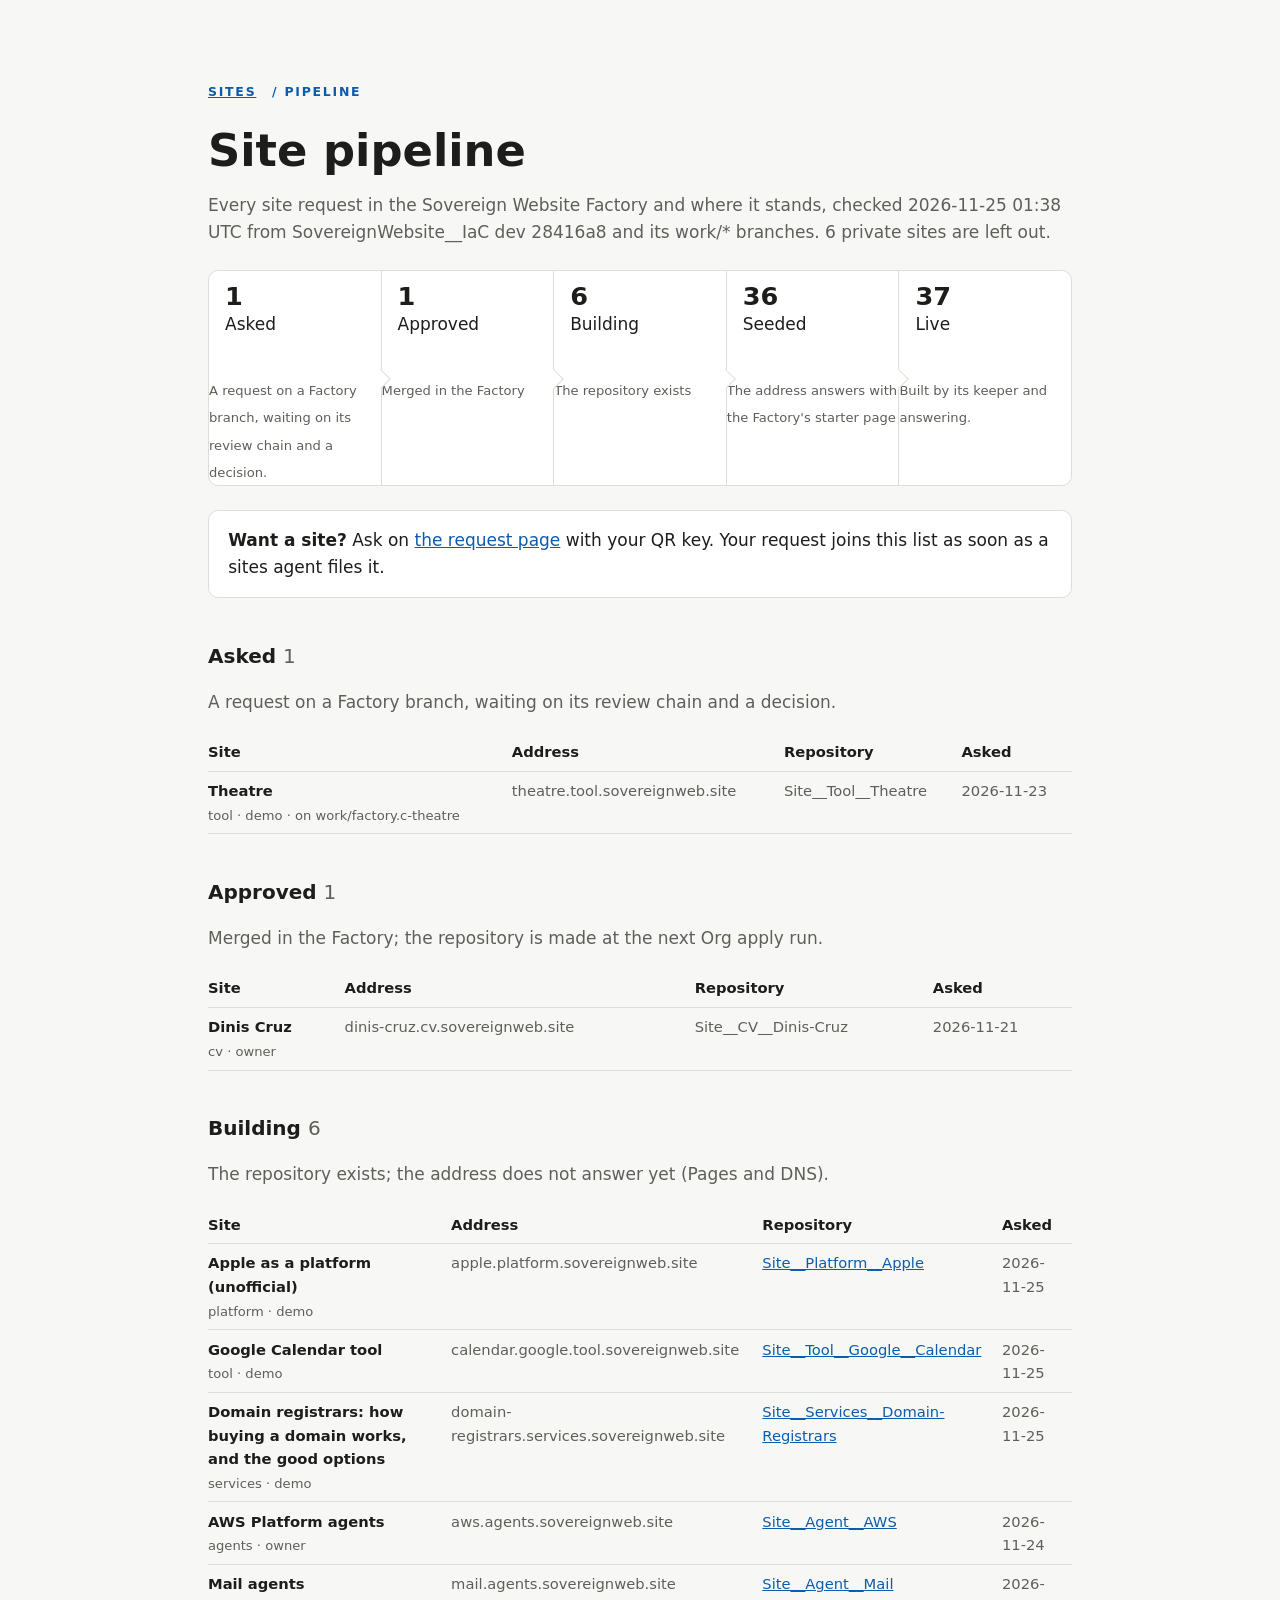
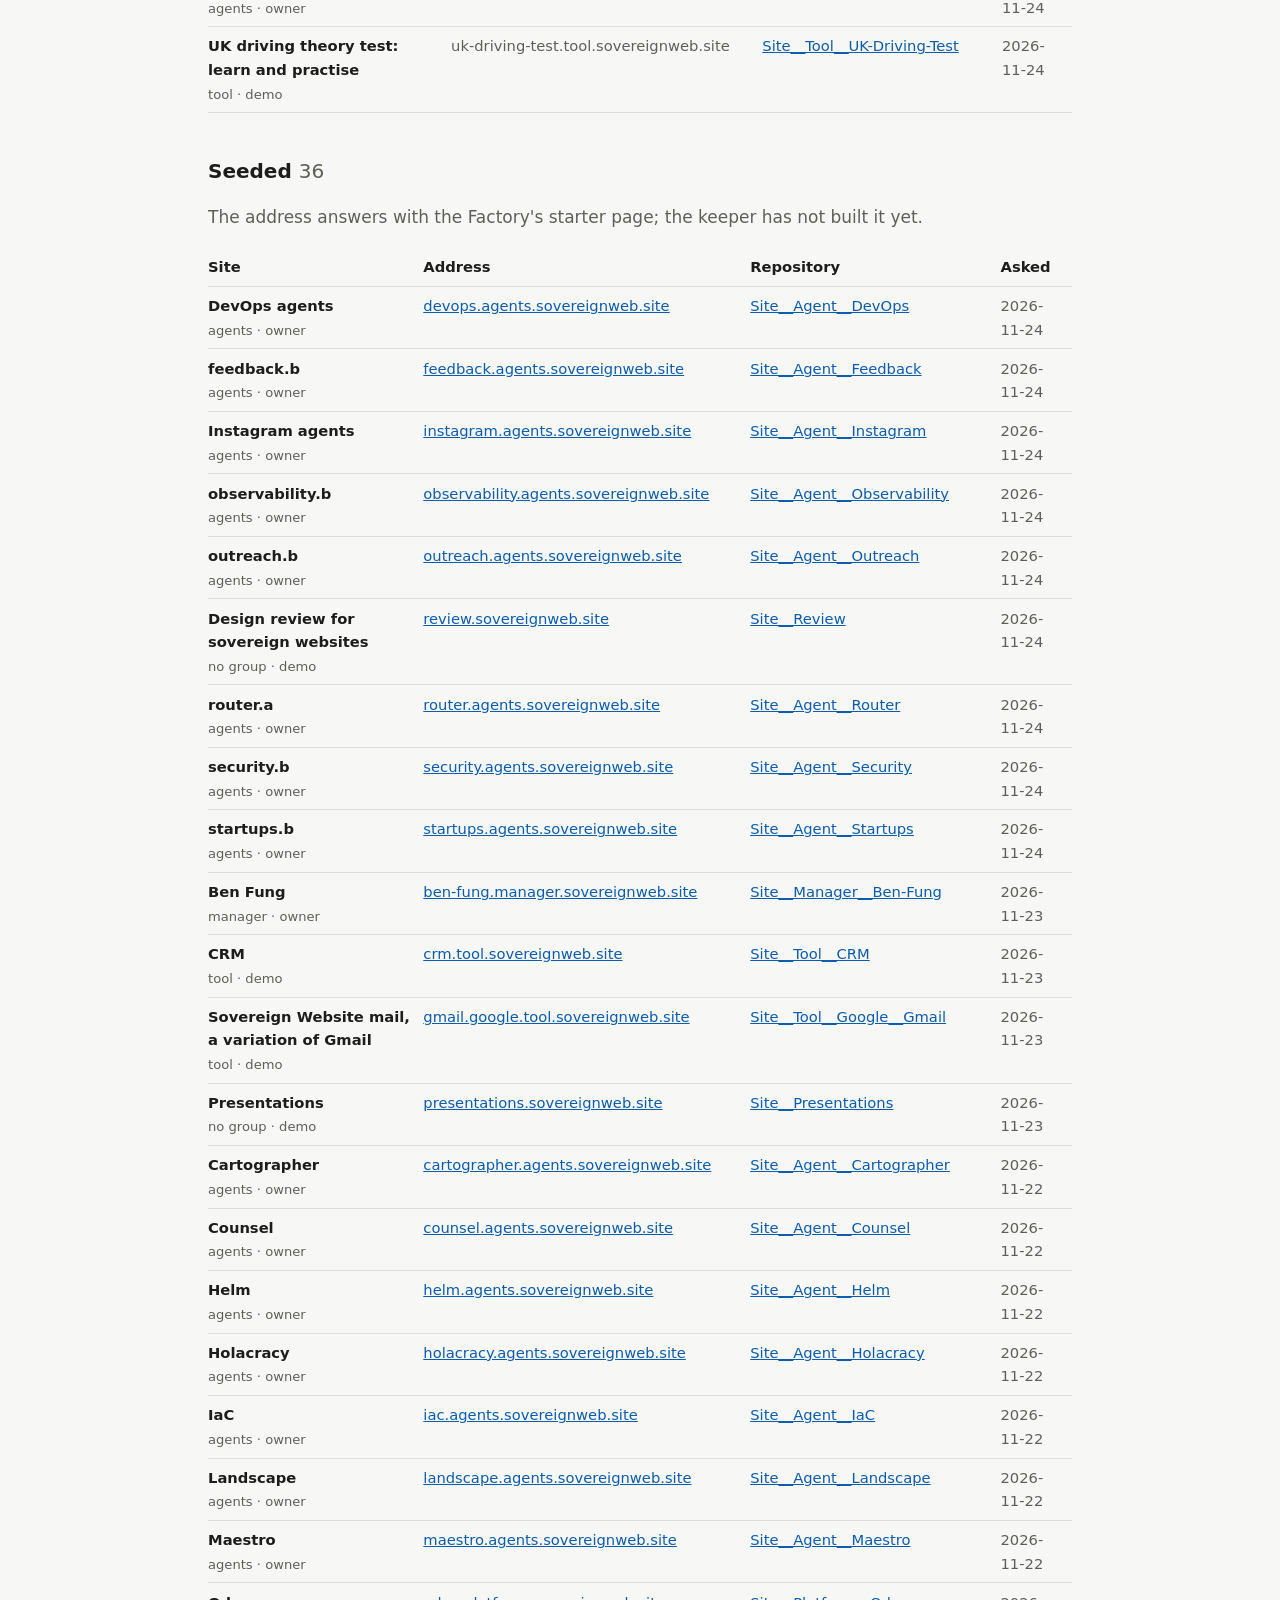
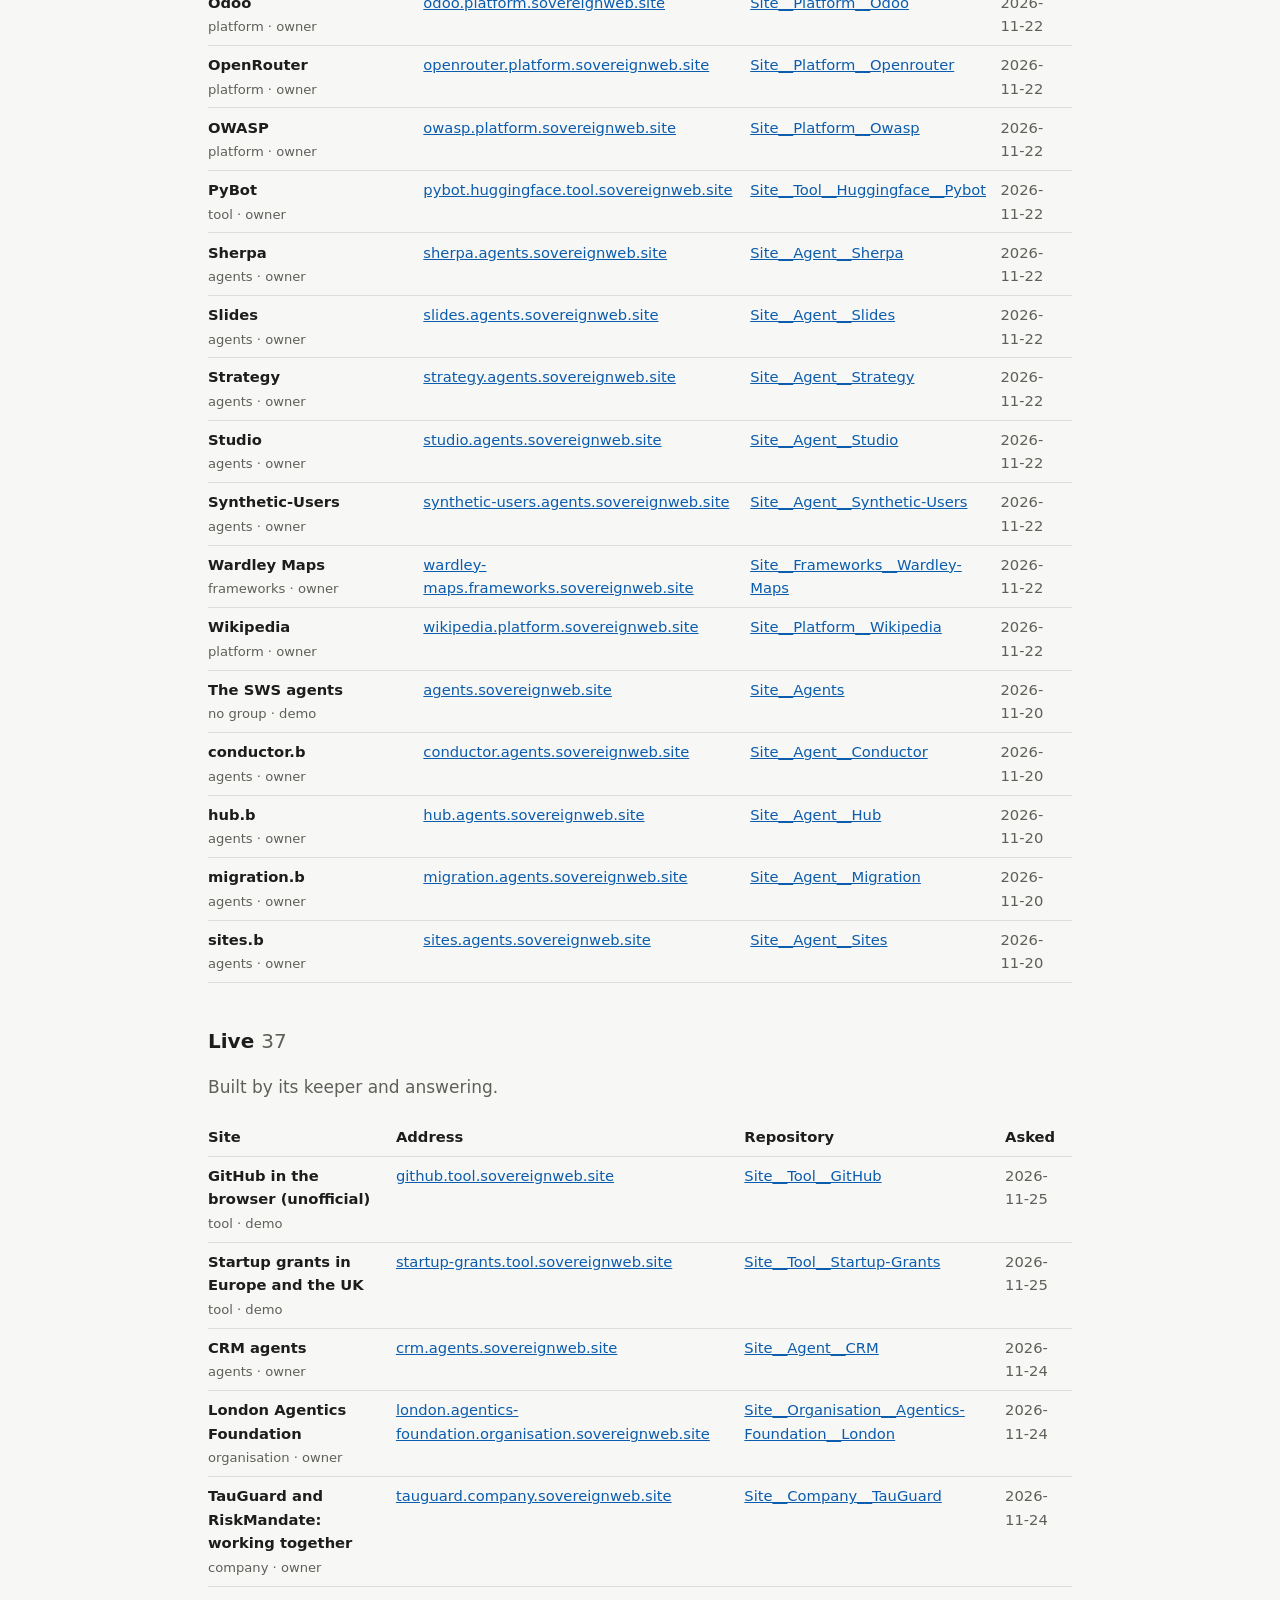
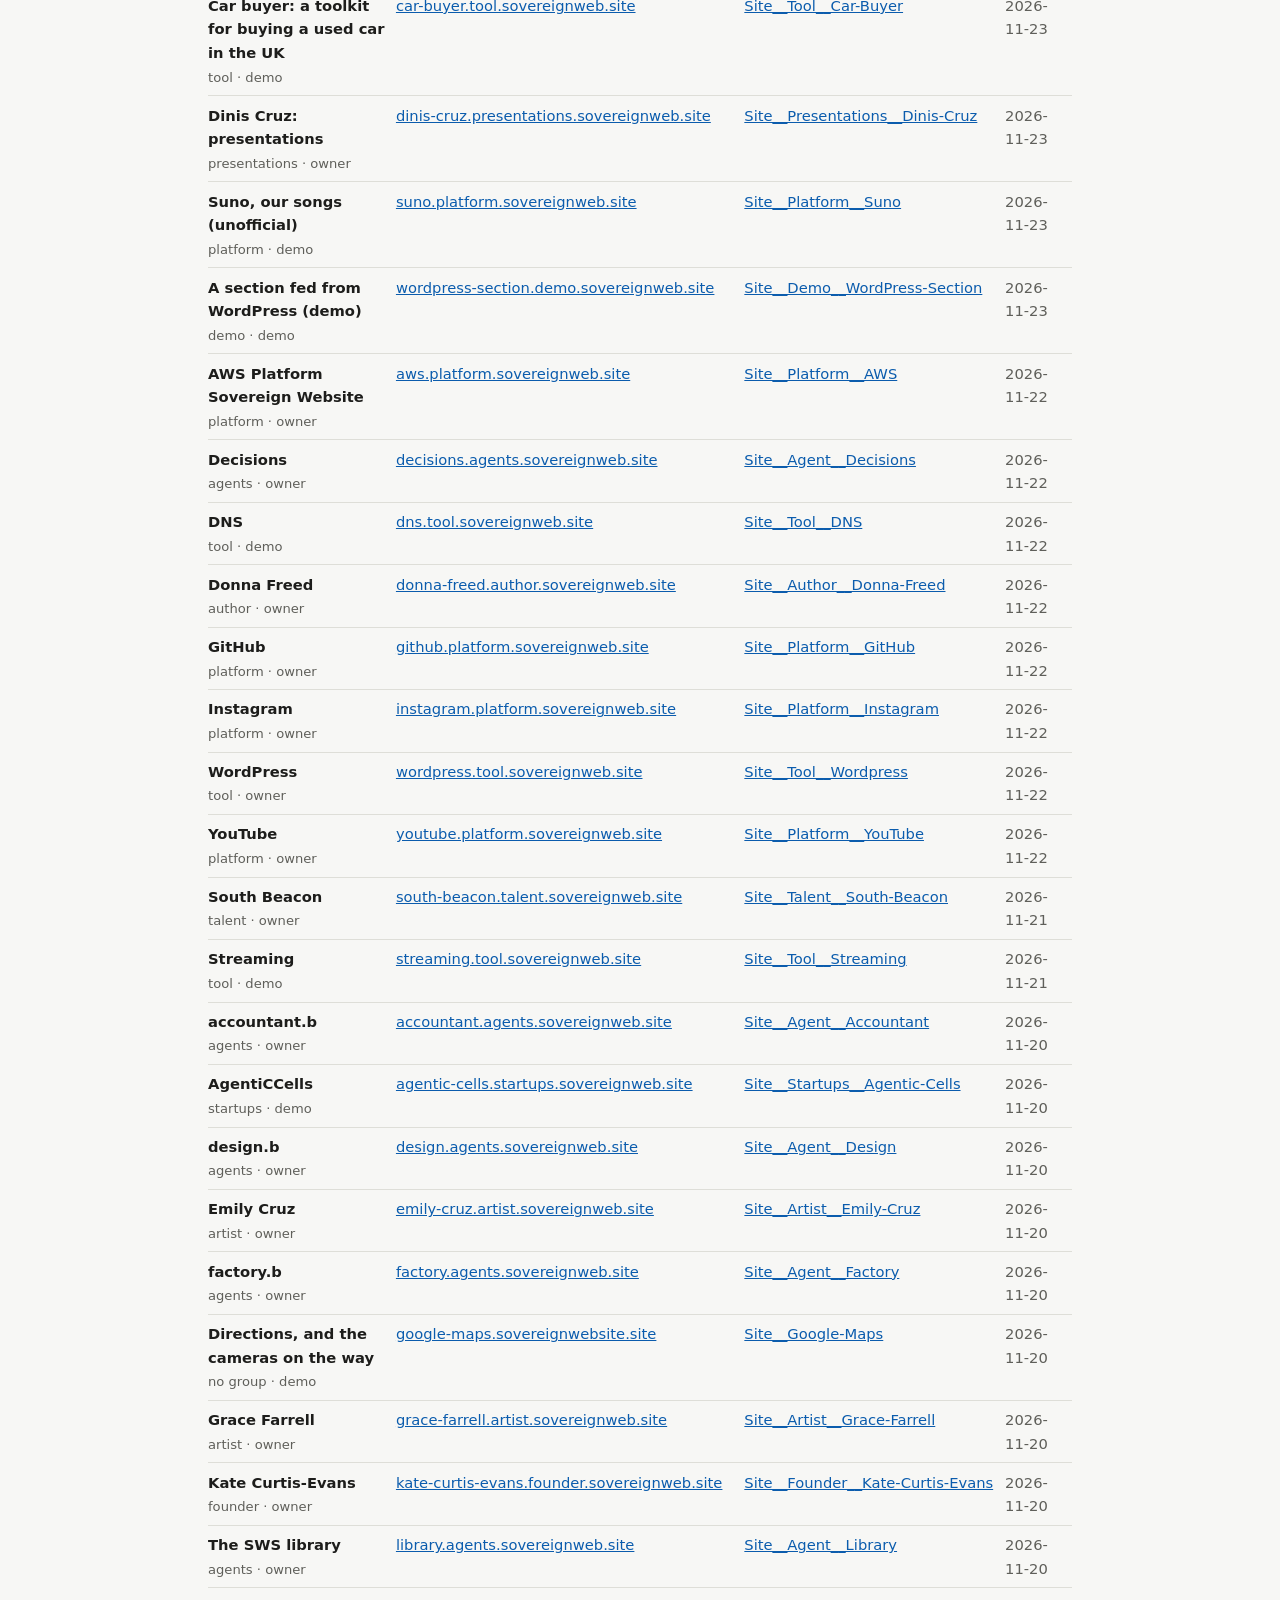
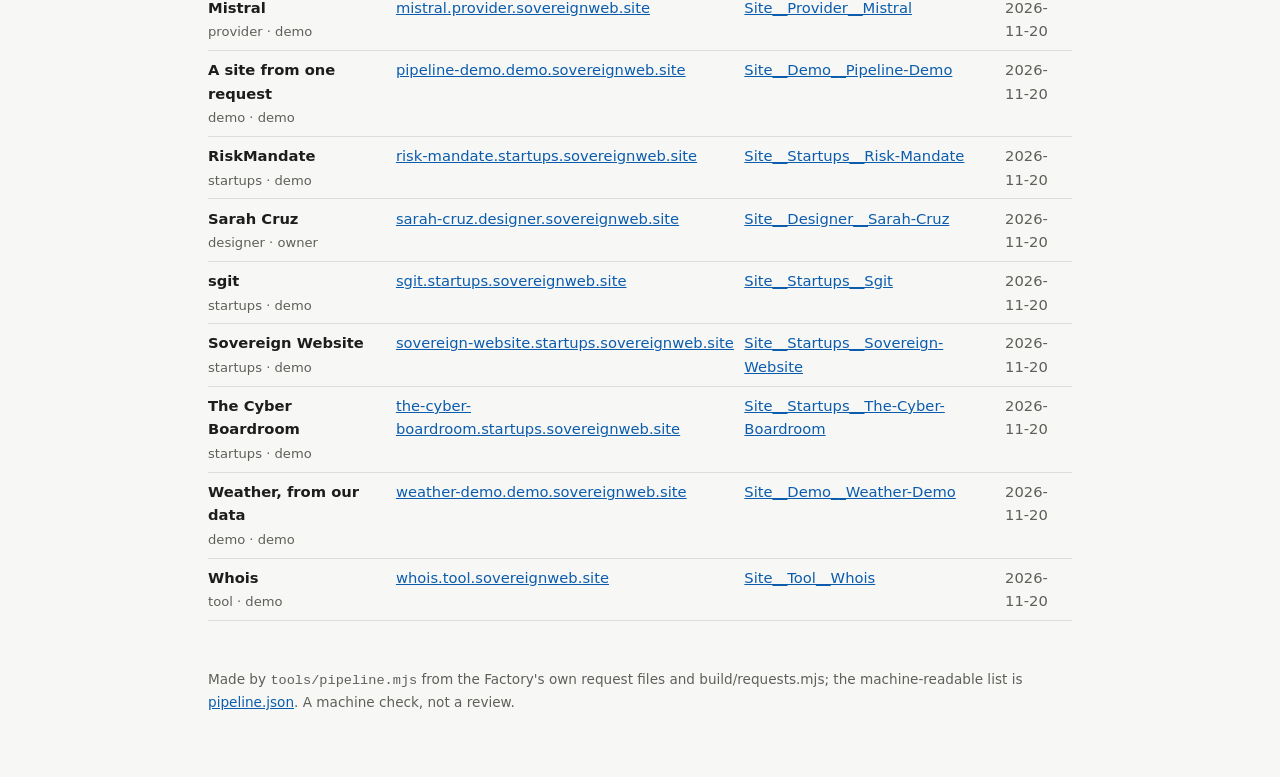
==== commit b78936c2: "Pages: Open Graph and Twitter tags on pipeline, send and request (seed share-check); checks pass Co-" ====
--- a/site/pipeline/index.html
+++ b/site/pipeline/index.html
@@ -5,6 +5,20 @@
 <meta name="viewport" content="width=device-width, initial-scale=1">
 <title>Site pipeline</title>
 <meta name="description" content="Every Sovereign Website request and where it stands: asked, approved, building, seeded or live.">
+<meta property="og:title" content="Site pipeline">
+<meta property="og:description" content="Every Sovereign Website request and where it stands: asked, approved, building, seeded or live.">
+<meta property="og:url" content="https://sites.agents.sovereignweb.site/pipeline/">
+<meta property="og:type" content="website">
+<meta property="og:site_name" content="Sovereign Website agents' sites">
+<meta property="og:locale" content="en_GB">
+<meta property="og:image" content="https://sites.agents.sovereignweb.site/assets/share/card-1200x630.jpg">
+<meta property="og:image:width" content="1200">
+<meta property="og:image:height" content="630">
+<meta property="og:image:alt" content="Sovereign Website agents' sites">
+<meta name="twitter:card" content="summary_large_image">
+<meta name="twitter:title" content="Site pipeline">
+<meta name="twitter:description" content="Every Sovereign Website request and where it stands: asked, approved, building, seeded or live.">
+<meta name="twitter:image" content="https://sites.agents.sovereignweb.site/assets/share/card-1200x630.jpg">
 <meta http-equiv="Content-Security-Policy" content="default-src 'self'; style-src 'self' 'unsafe-inline'; object-src 'none'; base-uri 'none'">
 <style>
 :root{--bg:#f7f7f5;--fg:#1d1d1b;--muted:#5f5f5a;--line:#deded8;--card:#fff;--accent:#0b5cad}
@@ -29,13 +43,13 @@
 <main>
 <div class="mark"><a href="../">sites</a> / pipeline</div>
 <h1>Site pipeline</h1>
-<p>Every site request in the Sovereign Website Factory and where it stands, checked 2026-11-25 01:05 UTC from SovereignWebsite__IaC dev 6943ef7 and its work/* branches. 6 private sites are left out.</p>
+<p>Every site request in the Sovereign Website Factory and where it stands, checked 2026-11-25 01:38 UTC from SovereignWebsite__IaC dev 28416a8 and its work/* branches. 6 private sites are left out.</p>
 <ol class="flow">
 <li><a href="#asked"><b>1</b>Asked</a><br><span>A request on a Factory branch, waiting on its review chain and a decision.</span></li>
 <li><a href="#approved"><b>1</b>Approved</a><br><span>Merged in the Factory</span></li>
-<li><a href="#building"><b>3</b>Building</a><br><span>The repository exists</span></li>
+<li><a href="#building"><b>6</b>Building</a><br><span>The repository exists</span></li>
 <li><a href="#seeded"><b>36</b>Seeded</a><br><span>The address answers with the Factory's starter page</span></li>
-<li><a href="#live"><b>36</b>Live</a><br><span>Built by its keeper and answering.</span></li>
+<li><a href="#live"><b>37</b>Live</a><br><span>Built by its keeper and answering.</span></li>
 </ol>
 <div class="cta"><strong>Want a site?</strong> Ask on <a href="../request/">the request page</a> with your QR key. Your request joins this list as soon as a sites agent files it.</div>
 <h2 id="asked">Asked <span class="n">1</span></h2>
@@ -48,9 +62,12 @@
 <div class="tbl"><table><thead><tr><th>Site</th><th>Address</th><th>Repository</th><th>Asked</th></tr></thead><tbody>
 <tr><td class="site"><strong>Dinis Cruz</strong><br><span class="k">cv · owner</span></td><td class="addr">dinis-cruz.cv.sovereignweb.site</td><td class="repo">Site__CV__Dinis-Cruz</td><td class="date">2026-11-21</td></tr>
 </tbody></table></div>
-<h2 id="building">Building <span class="n">3</span></h2>
+<h2 id="building">Building <span class="n">6</span></h2>
 <p>The repository exists; the address does not answer yet (Pages and DNS).</p>
 <div class="tbl"><table><thead><tr><th>Site</th><th>Address</th><th>Repository</th><th>Asked</th></tr></thead><tbody>
+<tr><td class="site"><strong>Apple as a platform (unofficial)</strong><br><span class="k">platform · demo</span></td><td class="addr">apple.platform.sovereignweb.site</td><td class="repo"><a href="https://github.com/SovereignWebsite/Site__Platform__Apple">Site__Platform__Apple</a></td><td class="date">2026-11-25</td></tr>
+<tr><td class="site"><strong>Google Calendar tool</strong><br><span class="k">tool · demo</span></td><td class="addr">calendar.google.tool.sovereignweb.site</td><td class="repo"><a href="https://github.com/SovereignWebsite/Site__Tool__Google__Calendar">Site__Tool__Google__Calendar</a></td><td class="date">2026-11-25</td></tr>
+<tr><td class="site"><strong>Domain registrars: how buying a domain works, and the good options</strong><br><span class="k">services · demo</span></td><td class="addr">domain-registrars.services.sovereignweb.site</td><td class="repo"><a href="https://github.com/SovereignWebsite/Site__Services__Domain-Registrars">Site__Services__Domain-Registrars</a></td><td class="date">2026-11-25</td></tr>
 <tr><td class="site"><strong>AWS Platform agents</strong><br><span class="k">agents · owner</span></td><td class="addr">aws.agents.sovereignweb.site</td><td class="repo"><a href="https://github.com/SovereignWebsite/Site__Agent__AWS">Site__Agent__AWS</a></td><td class="date">2026-11-24</td></tr>
 <tr><td class="site"><strong>Mail agents</strong><br><span class="k">agents · owner</span></td><td class="addr">mail.agents.sovereignweb.site</td><td class="repo"><a href="https://github.com/SovereignWebsite/Site__Agent__Mail">Site__Agent__Mail</a></td><td class="date">2026-11-24</td></tr>
 <tr><td class="site"><strong>UK driving theory test: learn and practise</strong><br><span class="k">tool · demo</span></td><td class="addr">uk-driving-test.tool.sovereignweb.site</td><td class="repo"><a href="https://github.com/SovereignWebsite/Site__Tool__UK-Driving-Test">Site__Tool__UK-Driving-Test</a></td><td class="date">2026-11-24</td></tr>
@@ -95,9 +112,10 @@
 <tr><td class="site"><strong>migration.b</strong><br><span class="k">agents · owner</span></td><td class="addr"><a href="https://migration.agents.sovereignweb.site/">migration.agents.sovereignweb.site</a></td><td class="repo"><a href="https://github.com/SovereignWebsite/Site__Agent__Migration">Site__Agent__Migration</a></td><td class="date">2026-11-20</td></tr>
 <tr><td class="site"><strong>sites.b</strong><br><span class="k">agents · owner</span></td><td class="addr"><a href="https://sites.agents.sovereignweb.site/">sites.agents.sovereignweb.site</a></td><td class="repo"><a href="https://github.com/SovereignWebsite/Site__Agent__Sites">Site__Agent__Sites</a></td><td class="date">2026-11-20</td></tr>
 </tbody></table></div>
-<h2 id="live">Live <span class="n">36</span></h2>
+<h2 id="live">Live <span class="n">37</span></h2>
 <p>Built by its keeper and answering.</p>
 <div class="tbl"><table><thead><tr><th>Site</th><th>Address</th><th>Repository</th><th>Asked</th></tr></thead><tbody>
+<tr><td class="site"><strong>GitHub in the browser (unofficial)</strong><br><span class="k">tool · demo</span></td><td class="addr"><a href="https://github.tool.sovereignweb.site/">github.tool.sovereignweb.site</a></td><td class="repo"><a href="https://github.com/SovereignWebsite/Site__Tool__GitHub">Site__Tool__GitHub</a></td><td class="date">2026-11-25</td></tr>
 <tr><td class="site"><strong>Startup grants in Europe and the UK</strong><br><span class="k">tool · demo</span></td><td class="addr"><a href="https://startup-grants.tool.sovereignweb.site/">startup-grants.tool.sovereignweb.site</a></td><td class="repo"><a href="https://github.com/SovereignWebsite/Site__Tool__Startup-Grants">Site__Tool__Startup-Grants</a></td><td class="date">2026-11-25</td></tr>
 <tr><td class="site"><strong>CRM agents</strong><br><span class="k">agents · owner</span></td><td class="addr"><a href="https://crm.agents.sovereignweb.site/">crm.agents.sovereignweb.site</a></td><td class="repo"><a href="https://github.com/SovereignWebsite/Site__Agent__CRM">Site__Agent__CRM</a></td><td class="date">2026-11-24</td></tr>
 <tr><td class="site"><strong>London Agentics Foundation</strong><br><span class="k">organisation · owner</span></td><td class="addr"><a href="https://london.agentics-foundation.organisation.sovereignweb.site/">london.agentics-foundation.organisation.sovereignweb.site</a></td><td class="repo"><a href="https://github.com/SovereignWebsite/Site__Organisation__Agentics-Foundation__London">Site__Organisation__Agentics-Foundation__London</a></td><td class="date">2026-11-24</td></tr>
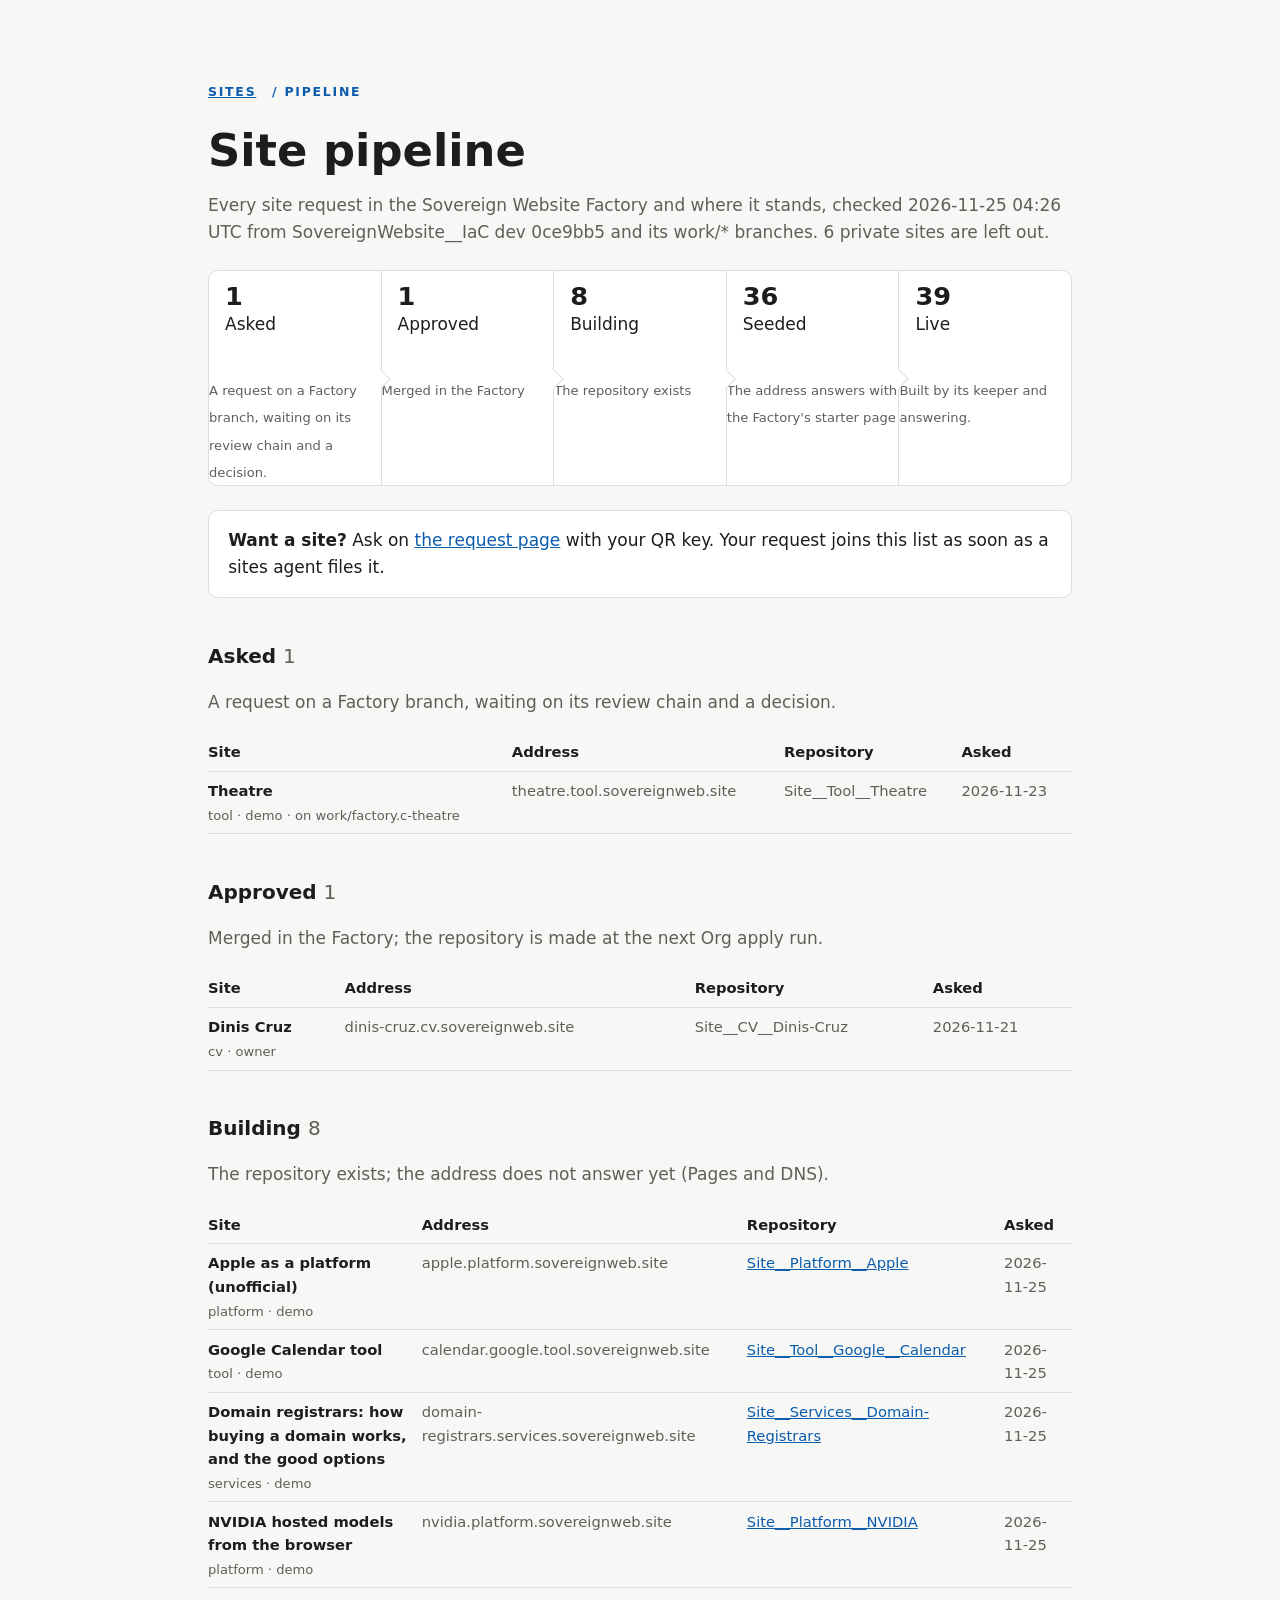
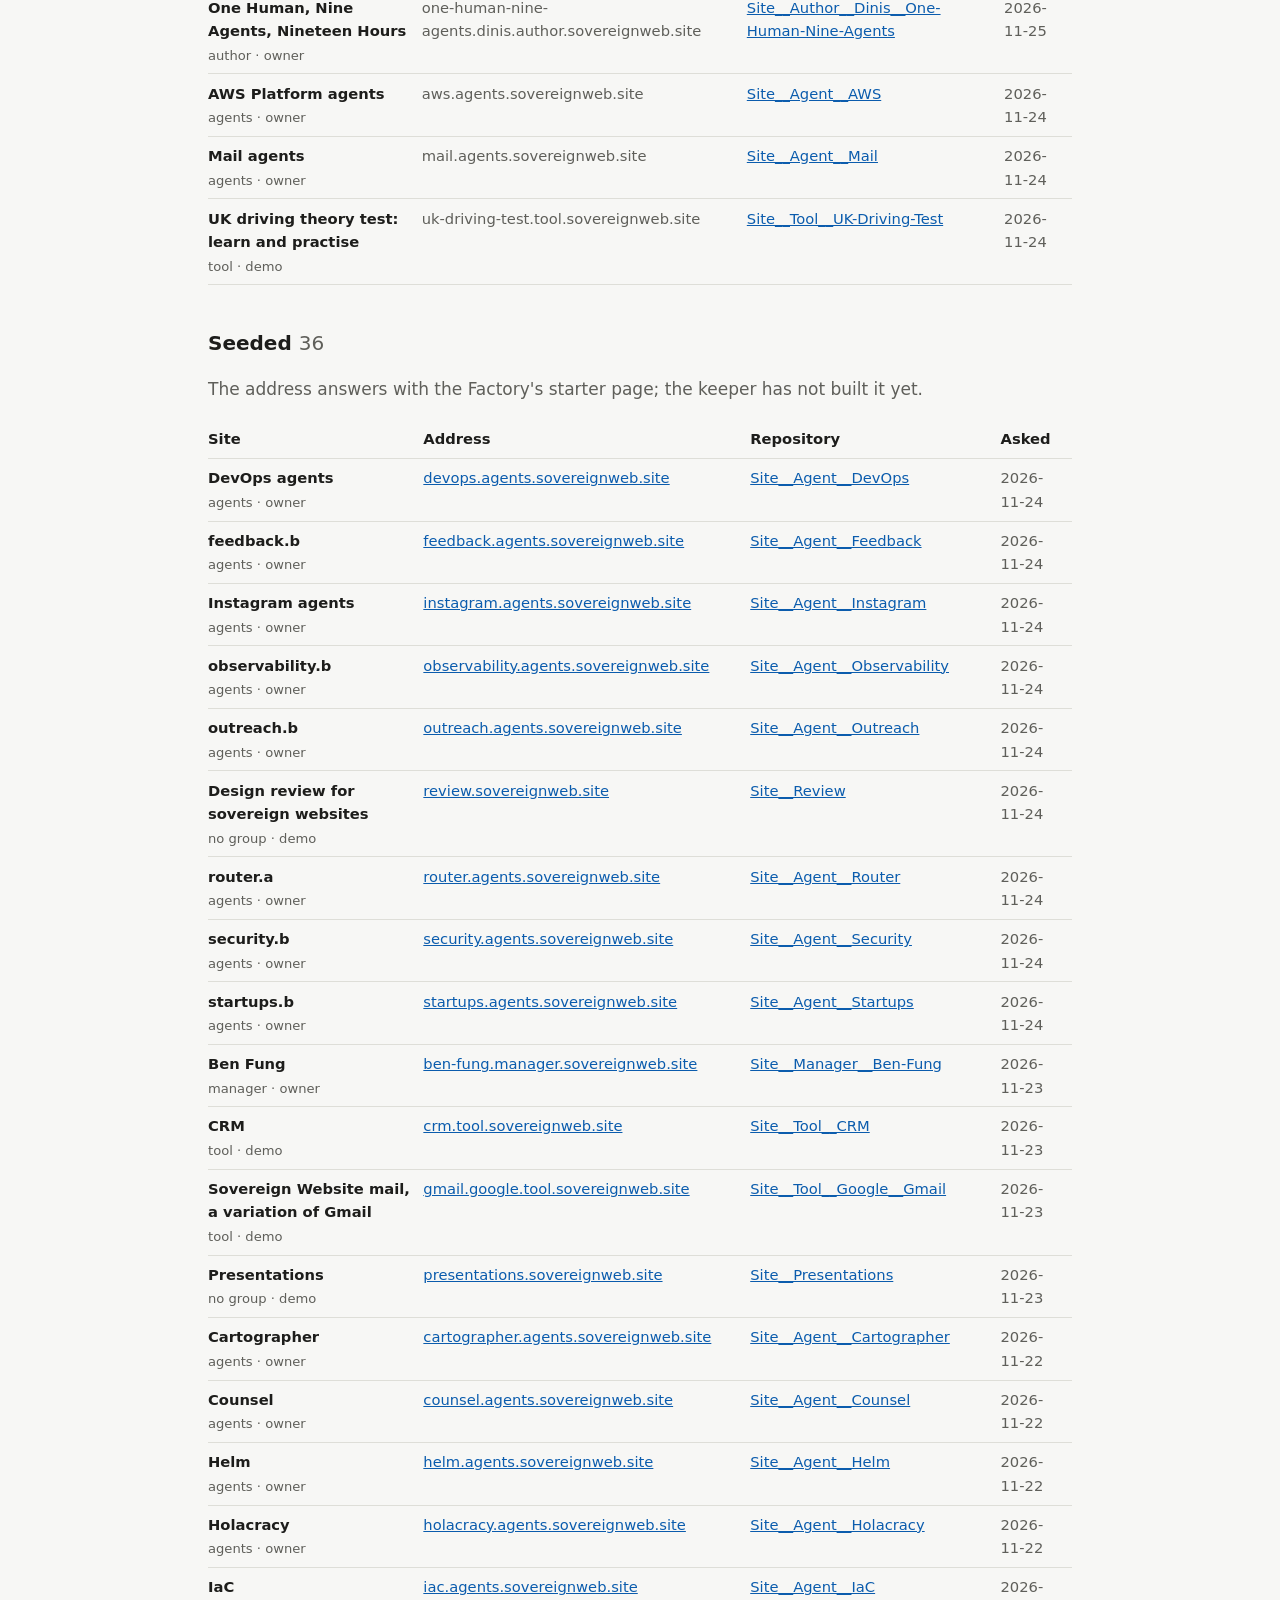
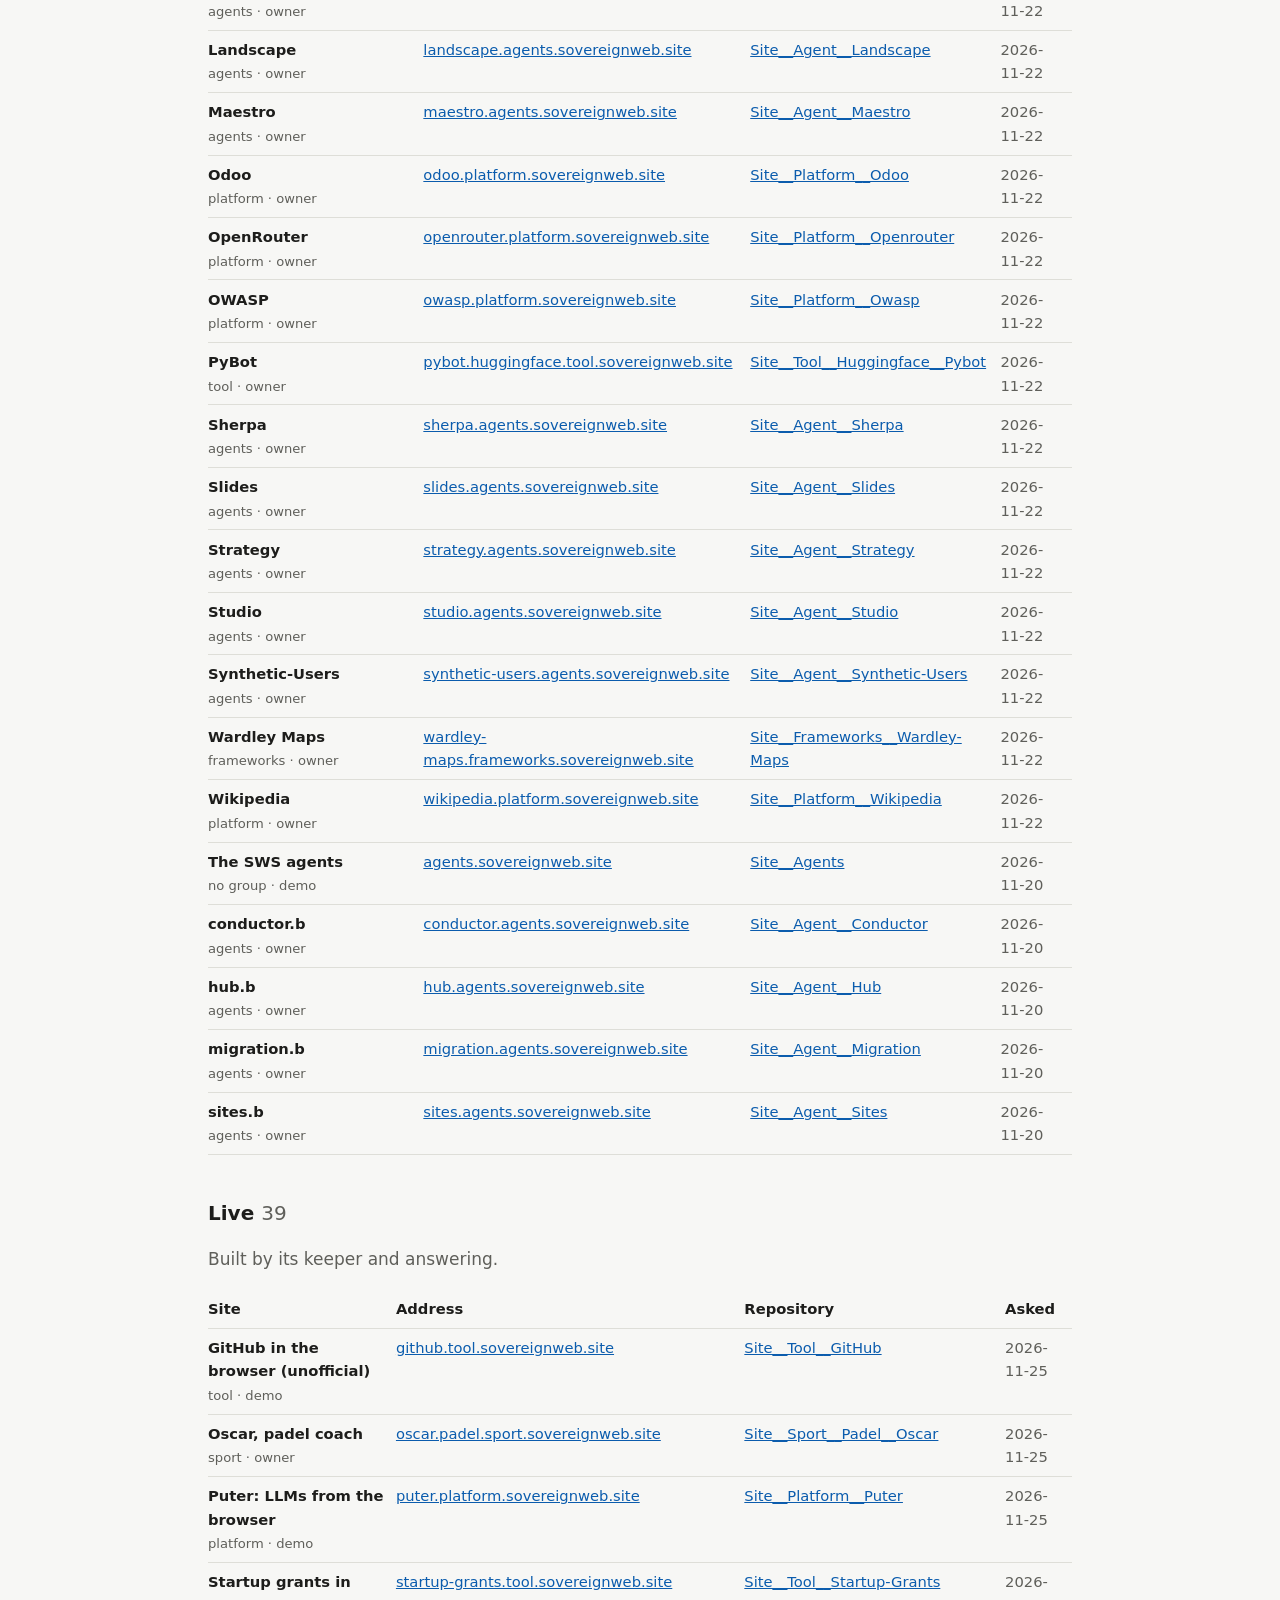
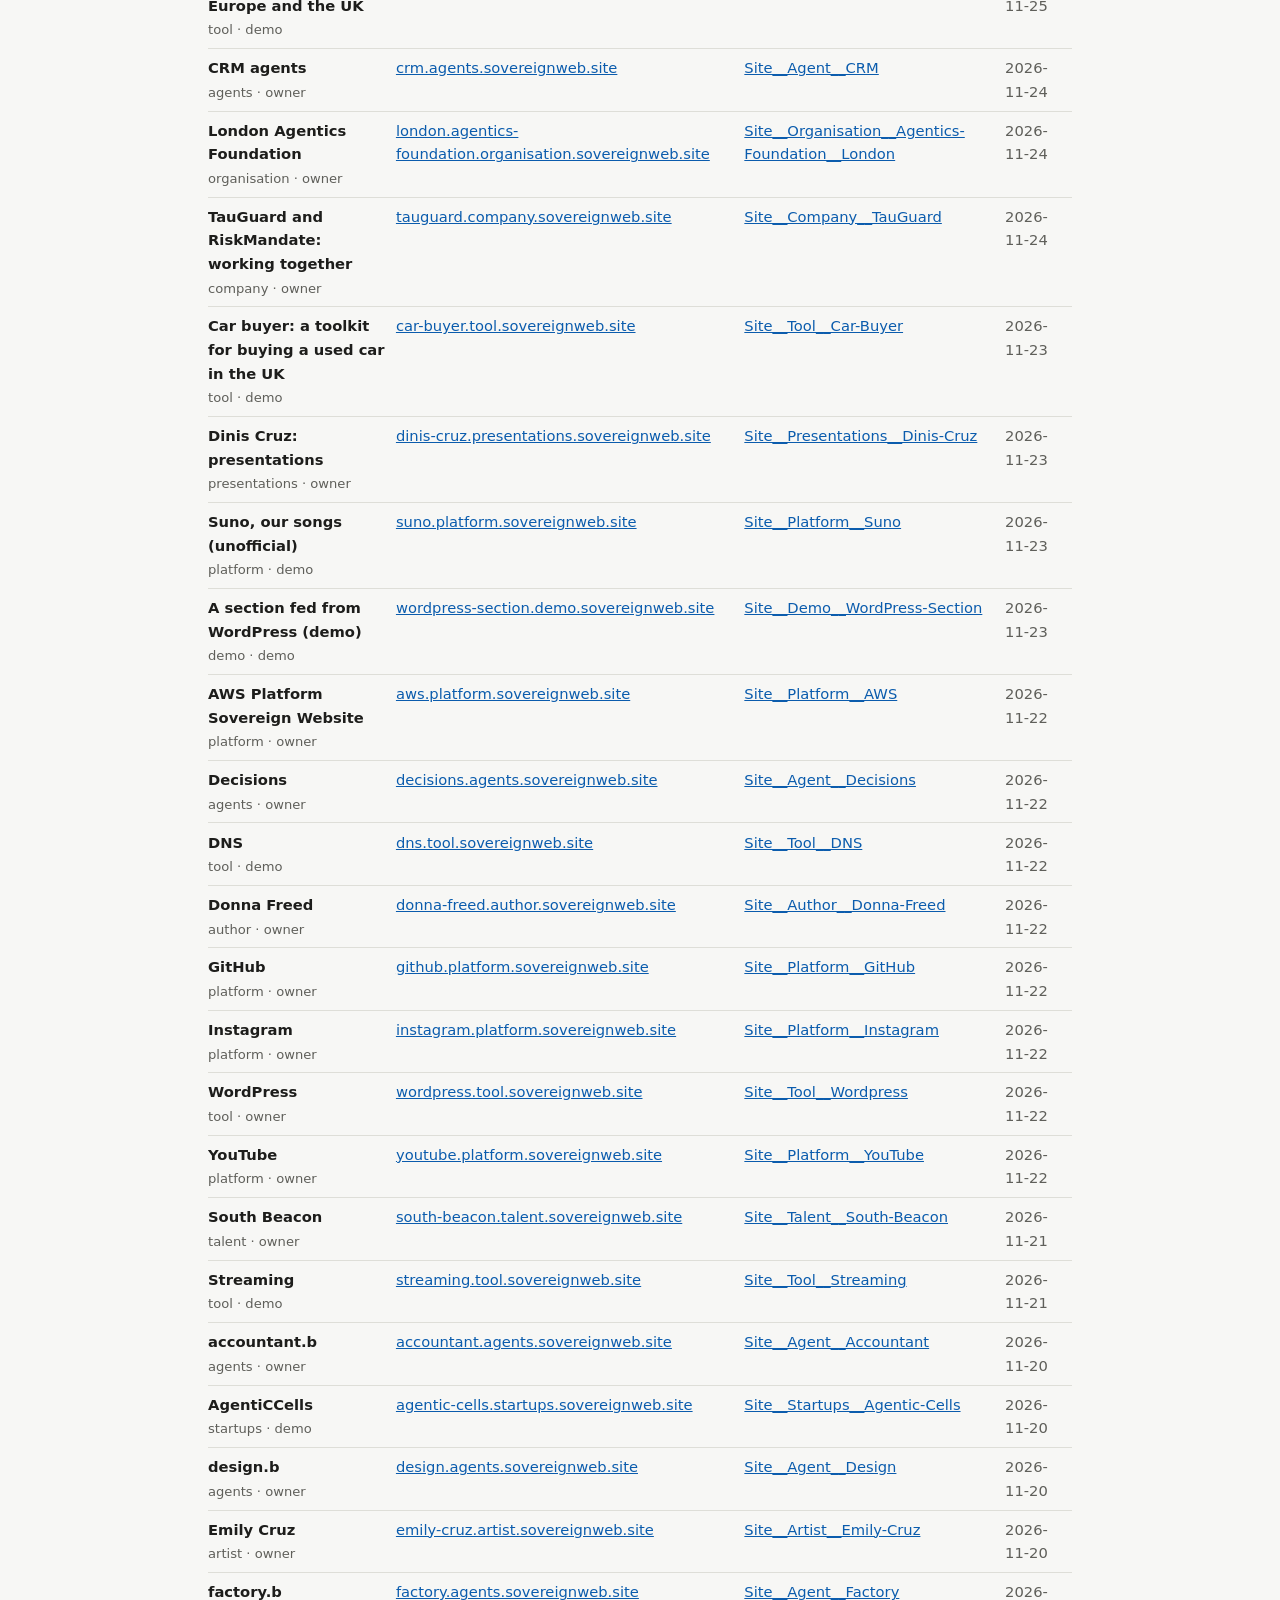
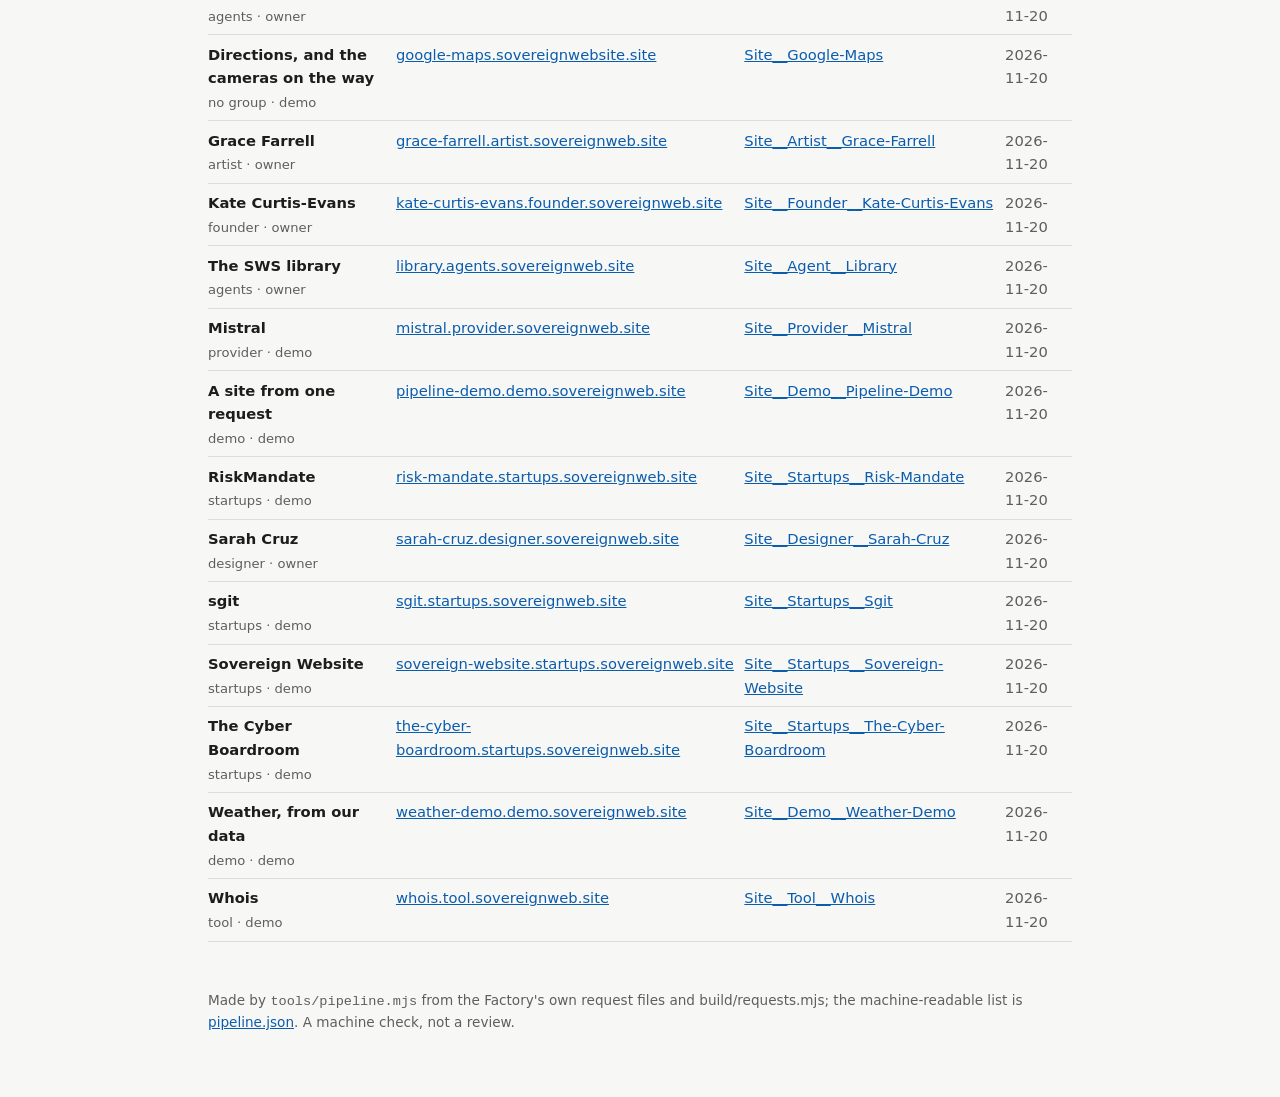
==== commit 515d7a2d: "Pipeline: refreshed (85 public requests); area updated Co-Authored-By: Claude Sonnet 5.5 <noreply@an" ====
--- a/site/pipeline/index.html
+++ b/site/pipeline/index.html
@@ -43,13 +43,13 @@
 <main>
 <div class="mark"><a href="../">sites</a> / pipeline</div>
 <h1>Site pipeline</h1>
-<p>Every site request in the Sovereign Website Factory and where it stands, checked 2026-11-25 01:38 UTC from SovereignWebsite__IaC dev 28416a8 and its work/* branches. 6 private sites are left out.</p>
+<p>Every site request in the Sovereign Website Factory and where it stands, checked 2026-11-25 04:26 UTC from SovereignWebsite__IaC dev 0ce9bb5 and its work/* branches. 6 private sites are left out.</p>
 <ol class="flow">
 <li><a href="#asked"><b>1</b>Asked</a><br><span>A request on a Factory branch, waiting on its review chain and a decision.</span></li>
 <li><a href="#approved"><b>1</b>Approved</a><br><span>Merged in the Factory</span></li>
-<li><a href="#building"><b>6</b>Building</a><br><span>The repository exists</span></li>
+<li><a href="#building"><b>8</b>Building</a><br><span>The repository exists</span></li>
 <li><a href="#seeded"><b>36</b>Seeded</a><br><span>The address answers with the Factory's starter page</span></li>
-<li><a href="#live"><b>37</b>Live</a><br><span>Built by its keeper and answering.</span></li>
+<li><a href="#live"><b>39</b>Live</a><br><span>Built by its keeper and answering.</span></li>
 </ol>
 <div class="cta"><strong>Want a site?</strong> Ask on <a href="../request/">the request page</a> with your QR key. Your request joins this list as soon as a sites agent files it.</div>
 <h2 id="asked">Asked <span class="n">1</span></h2>
@@ -62,12 +62,14 @@
 <div class="tbl"><table><thead><tr><th>Site</th><th>Address</th><th>Repository</th><th>Asked</th></tr></thead><tbody>
 <tr><td class="site"><strong>Dinis Cruz</strong><br><span class="k">cv · owner</span></td><td class="addr">dinis-cruz.cv.sovereignweb.site</td><td class="repo">Site__CV__Dinis-Cruz</td><td class="date">2026-11-21</td></tr>
 </tbody></table></div>
-<h2 id="building">Building <span class="n">6</span></h2>
+<h2 id="building">Building <span class="n">8</span></h2>
 <p>The repository exists; the address does not answer yet (Pages and DNS).</p>
 <div class="tbl"><table><thead><tr><th>Site</th><th>Address</th><th>Repository</th><th>Asked</th></tr></thead><tbody>
 <tr><td class="site"><strong>Apple as a platform (unofficial)</strong><br><span class="k">platform · demo</span></td><td class="addr">apple.platform.sovereignweb.site</td><td class="repo"><a href="https://github.com/SovereignWebsite/Site__Platform__Apple">Site__Platform__Apple</a></td><td class="date">2026-11-25</td></tr>
 <tr><td class="site"><strong>Google Calendar tool</strong><br><span class="k">tool · demo</span></td><td class="addr">calendar.google.tool.sovereignweb.site</td><td class="repo"><a href="https://github.com/SovereignWebsite/Site__Tool__Google__Calendar">Site__Tool__Google__Calendar</a></td><td class="date">2026-11-25</td></tr>
 <tr><td class="site"><strong>Domain registrars: how buying a domain works, and the good options</strong><br><span class="k">services · demo</span></td><td class="addr">domain-registrars.services.sovereignweb.site</td><td class="repo"><a href="https://github.com/SovereignWebsite/Site__Services__Domain-Registrars">Site__Services__Domain-Registrars</a></td><td class="date">2026-11-25</td></tr>
+<tr><td class="site"><strong>NVIDIA hosted models from the browser</strong><br><span class="k">platform · demo</span></td><td class="addr">nvidia.platform.sovereignweb.site</td><td class="repo"><a href="https://github.com/SovereignWebsite/Site__Platform__NVIDIA">Site__Platform__NVIDIA</a></td><td class="date">2026-11-25</td></tr>
+<tr><td class="site"><strong>One Human, Nine Agents, Nineteen Hours</strong><br><span class="k">author · owner</span></td><td class="addr">one-human-nine-agents.dinis.author.sovereignweb.site</td><td class="repo"><a href="https://github.com/SovereignWebsite/Site__Author__Dinis__One-Human-Nine-Agents">Site__Author__Dinis__One-Human-Nine-Agents</a></td><td class="date">2026-11-25</td></tr>
 <tr><td class="site"><strong>AWS Platform agents</strong><br><span class="k">agents · owner</span></td><td class="addr">aws.agents.sovereignweb.site</td><td class="repo"><a href="https://github.com/SovereignWebsite/Site__Agent__AWS">Site__Agent__AWS</a></td><td class="date">2026-11-24</td></tr>
 <tr><td class="site"><strong>Mail agents</strong><br><span class="k">agents · owner</span></td><td class="addr">mail.agents.sovereignweb.site</td><td class="repo"><a href="https://github.com/SovereignWebsite/Site__Agent__Mail">Site__Agent__Mail</a></td><td class="date">2026-11-24</td></tr>
 <tr><td class="site"><strong>UK driving theory test: learn and practise</strong><br><span class="k">tool · demo</span></td><td class="addr">uk-driving-test.tool.sovereignweb.site</td><td class="repo"><a href="https://github.com/SovereignWebsite/Site__Tool__UK-Driving-Test">Site__Tool__UK-Driving-Test</a></td><td class="date">2026-11-24</td></tr>
@@ -112,10 +114,12 @@
 <tr><td class="site"><strong>migration.b</strong><br><span class="k">agents · owner</span></td><td class="addr"><a href="https://migration.agents.sovereignweb.site/">migration.agents.sovereignweb.site</a></td><td class="repo"><a href="https://github.com/SovereignWebsite/Site__Agent__Migration">Site__Agent__Migration</a></td><td class="date">2026-11-20</td></tr>
 <tr><td class="site"><strong>sites.b</strong><br><span class="k">agents · owner</span></td><td class="addr"><a href="https://sites.agents.sovereignweb.site/">sites.agents.sovereignweb.site</a></td><td class="repo"><a href="https://github.com/SovereignWebsite/Site__Agent__Sites">Site__Agent__Sites</a></td><td class="date">2026-11-20</td></tr>
 </tbody></table></div>
-<h2 id="live">Live <span class="n">37</span></h2>
+<h2 id="live">Live <span class="n">39</span></h2>
 <p>Built by its keeper and answering.</p>
 <div class="tbl"><table><thead><tr><th>Site</th><th>Address</th><th>Repository</th><th>Asked</th></tr></thead><tbody>
 <tr><td class="site"><strong>GitHub in the browser (unofficial)</strong><br><span class="k">tool · demo</span></td><td class="addr"><a href="https://github.tool.sovereignweb.site/">github.tool.sovereignweb.site</a></td><td class="repo"><a href="https://github.com/SovereignWebsite/Site__Tool__GitHub">Site__Tool__GitHub</a></td><td class="date">2026-11-25</td></tr>
+<tr><td class="site"><strong>Oscar, padel coach</strong><br><span class="k">sport · owner</span></td><td class="addr"><a href="https://oscar.padel.sport.sovereignweb.site/">oscar.padel.sport.sovereignweb.site</a></td><td class="repo"><a href="https://github.com/SovereignWebsite/Site__Sport__Padel__Oscar">Site__Sport__Padel__Oscar</a></td><td class="date">2026-11-25</td></tr>
+<tr><td class="site"><strong>Puter: LLMs from the browser</strong><br><span class="k">platform · demo</span></td><td class="addr"><a href="https://puter.platform.sovereignweb.site/">puter.platform.sovereignweb.site</a></td><td class="repo"><a href="https://github.com/SovereignWebsite/Site__Platform__Puter">Site__Platform__Puter</a></td><td class="date">2026-11-25</td></tr>
 <tr><td class="site"><strong>Startup grants in Europe and the UK</strong><br><span class="k">tool · demo</span></td><td class="addr"><a href="https://startup-grants.tool.sovereignweb.site/">startup-grants.tool.sovereignweb.site</a></td><td class="repo"><a href="https://github.com/SovereignWebsite/Site__Tool__Startup-Grants">Site__Tool__Startup-Grants</a></td><td class="date">2026-11-25</td></tr>
 <tr><td class="site"><strong>CRM agents</strong><br><span class="k">agents · owner</span></td><td class="addr"><a href="https://crm.agents.sovereignweb.site/">crm.agents.sovereignweb.site</a></td><td class="repo"><a href="https://github.com/SovereignWebsite/Site__Agent__CRM">Site__Agent__CRM</a></td><td class="date">2026-11-24</td></tr>
 <tr><td class="site"><strong>London Agentics Foundation</strong><br><span class="k">organisation · owner</span></td><td class="addr"><a href="https://london.agentics-foundation.organisation.sovereignweb.site/">london.agentics-foundation.organisation.sovereignweb.site</a></td><td class="repo"><a href="https://github.com/SovereignWebsite/Site__Organisation__Agentics-Foundation__London">Site__Organisation__Agentics-Foundation__London</a></td><td class="date">2026-11-24</td></tr>
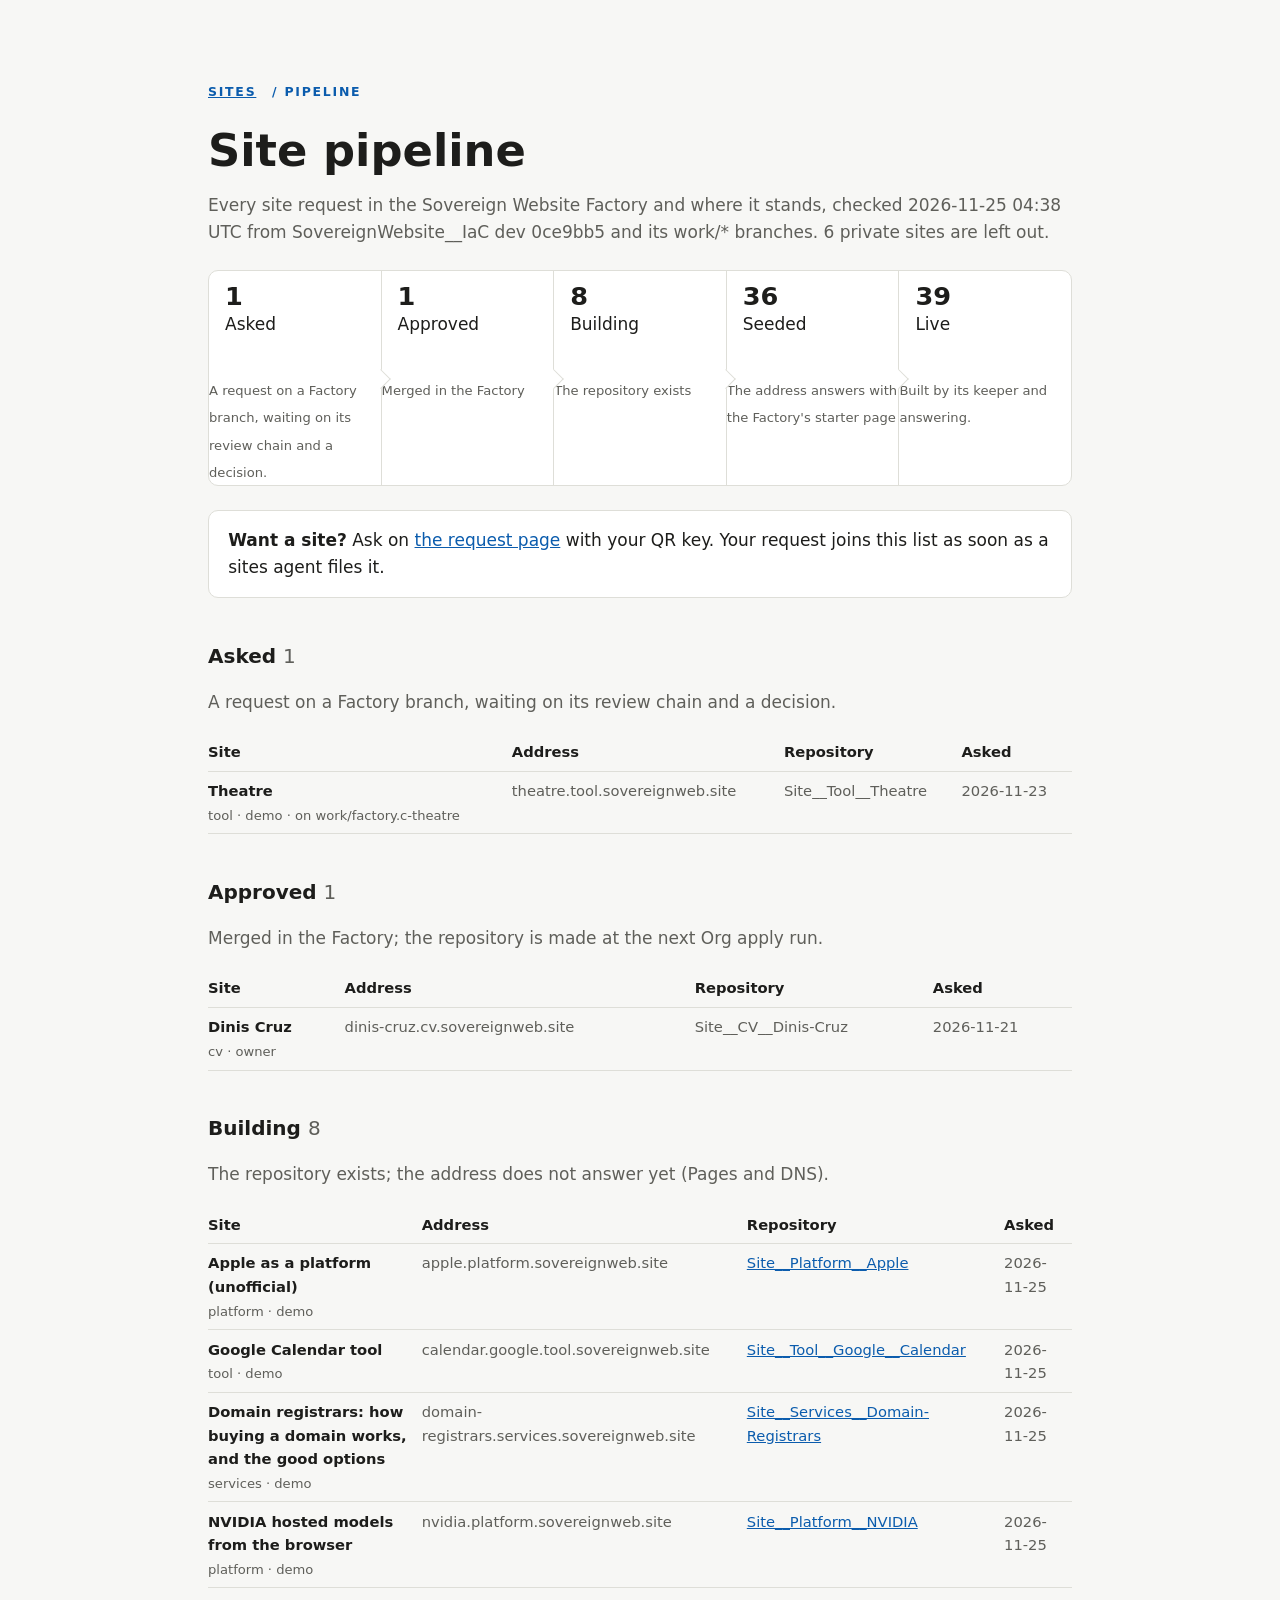
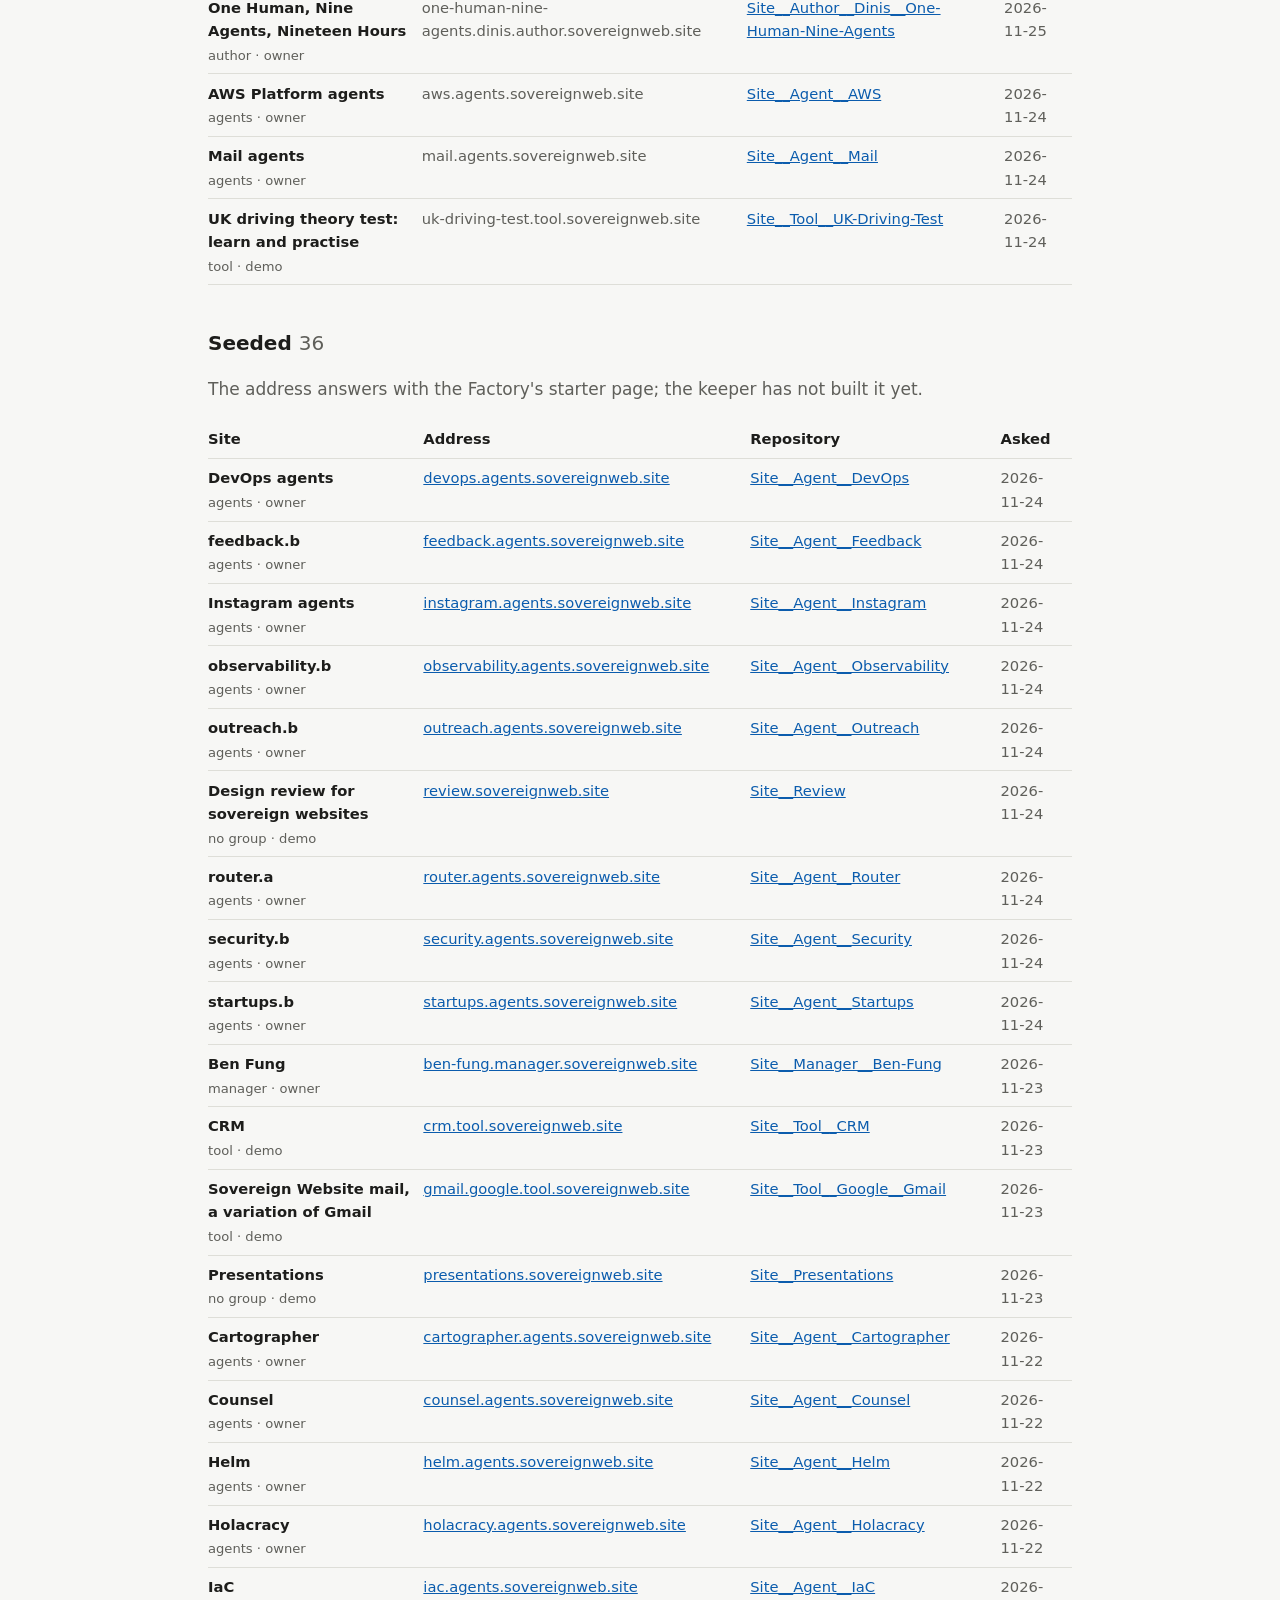
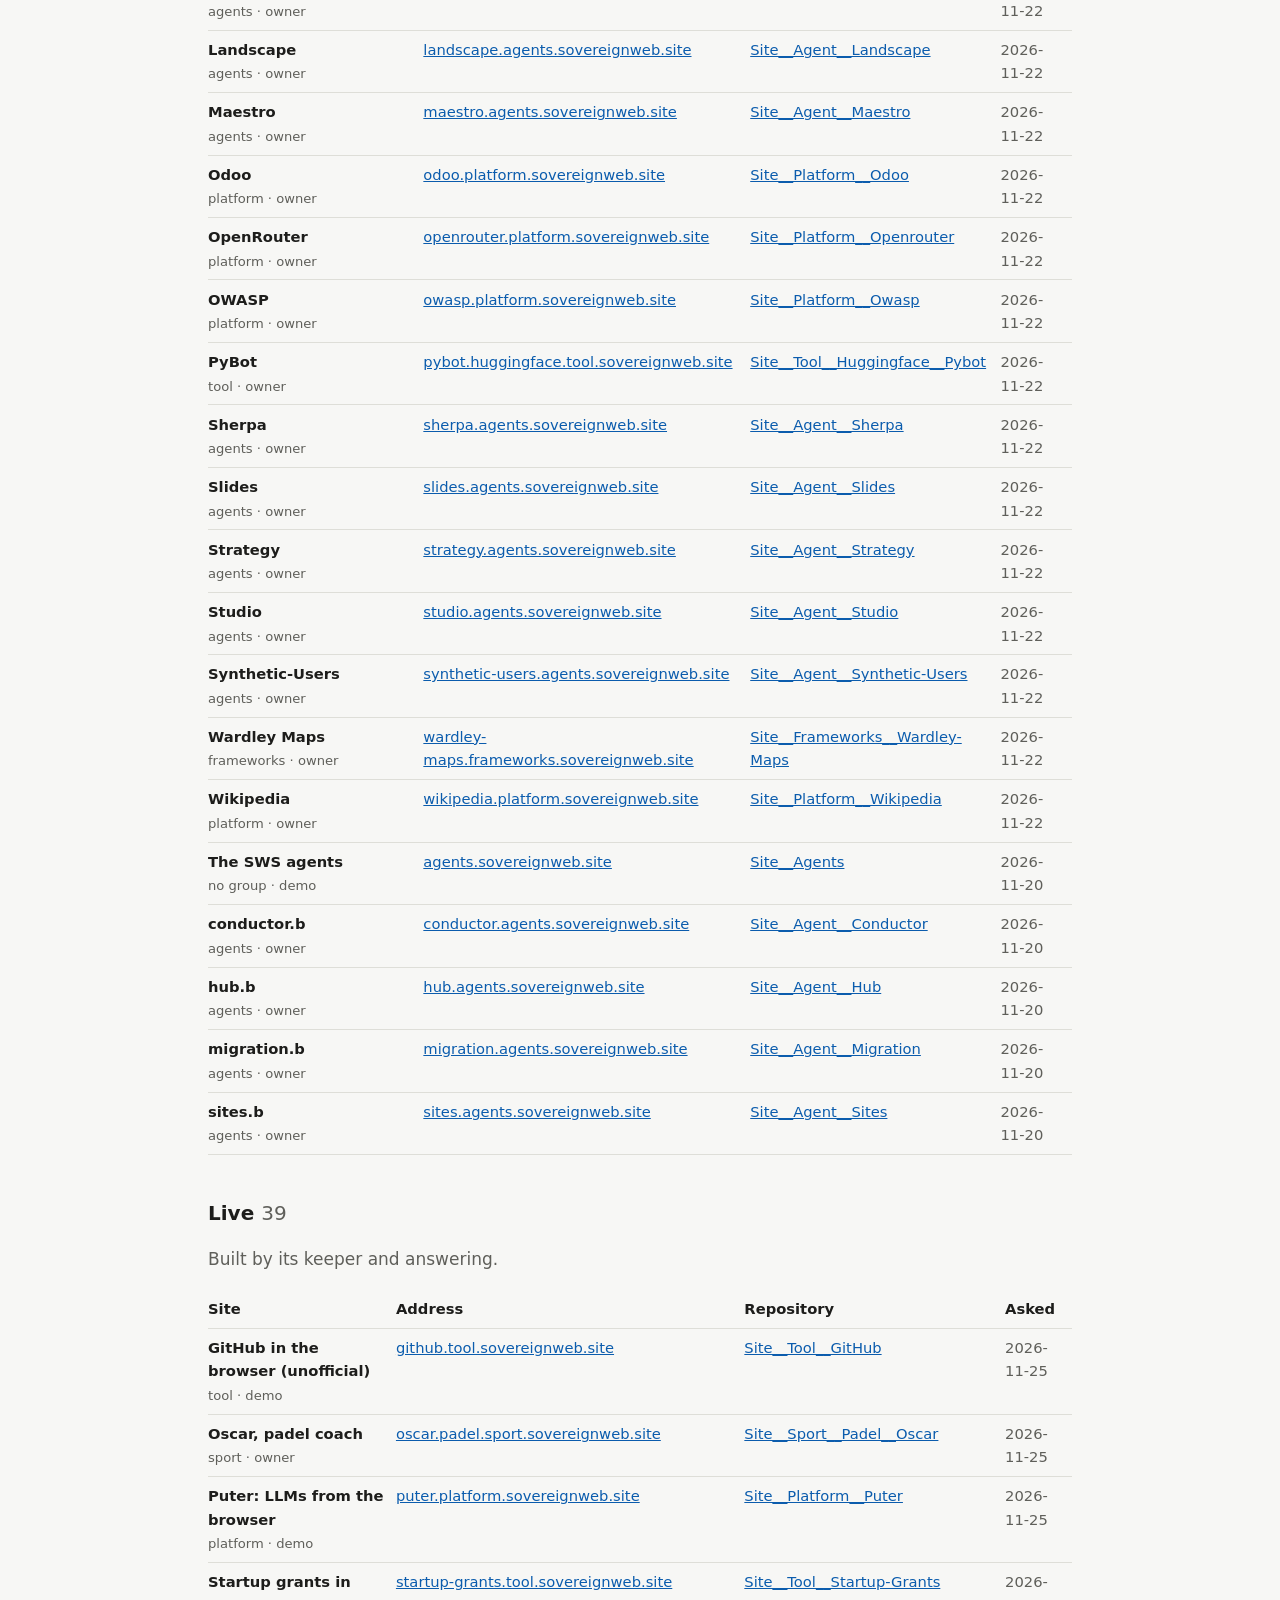
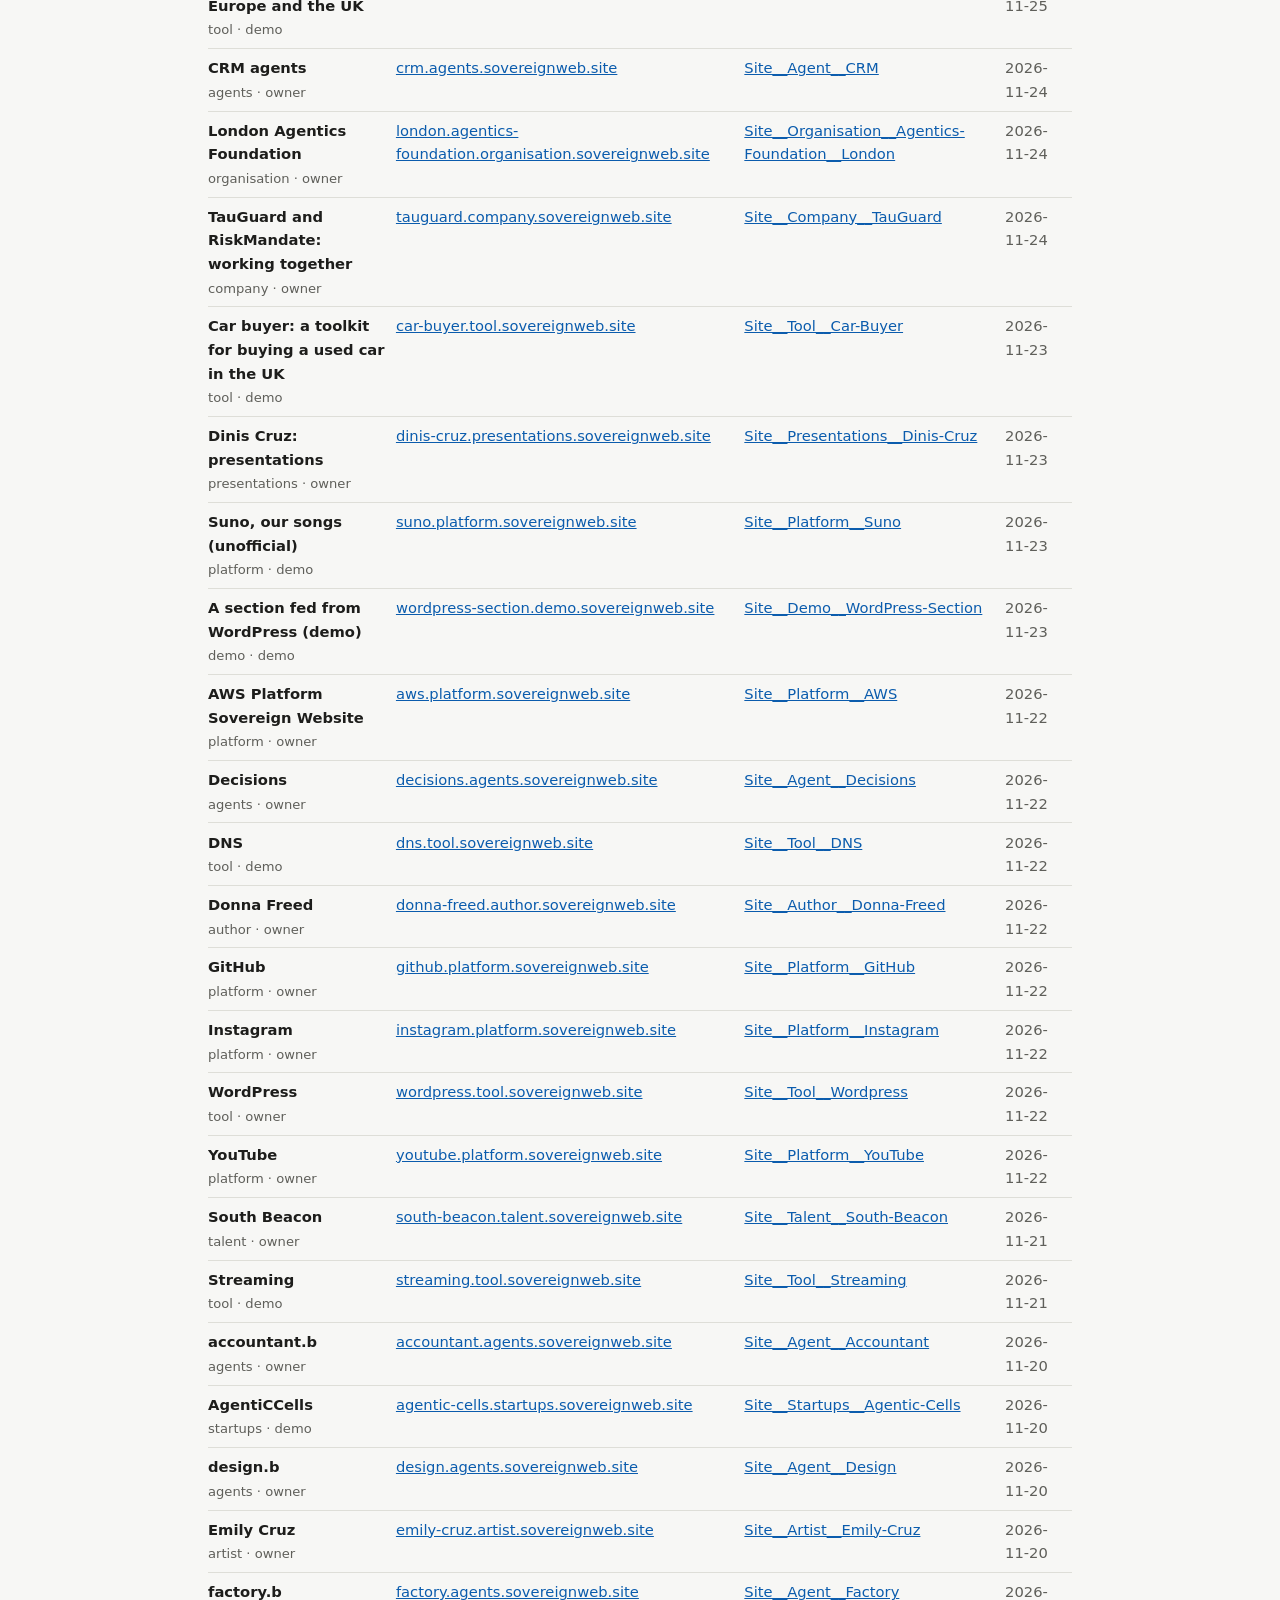
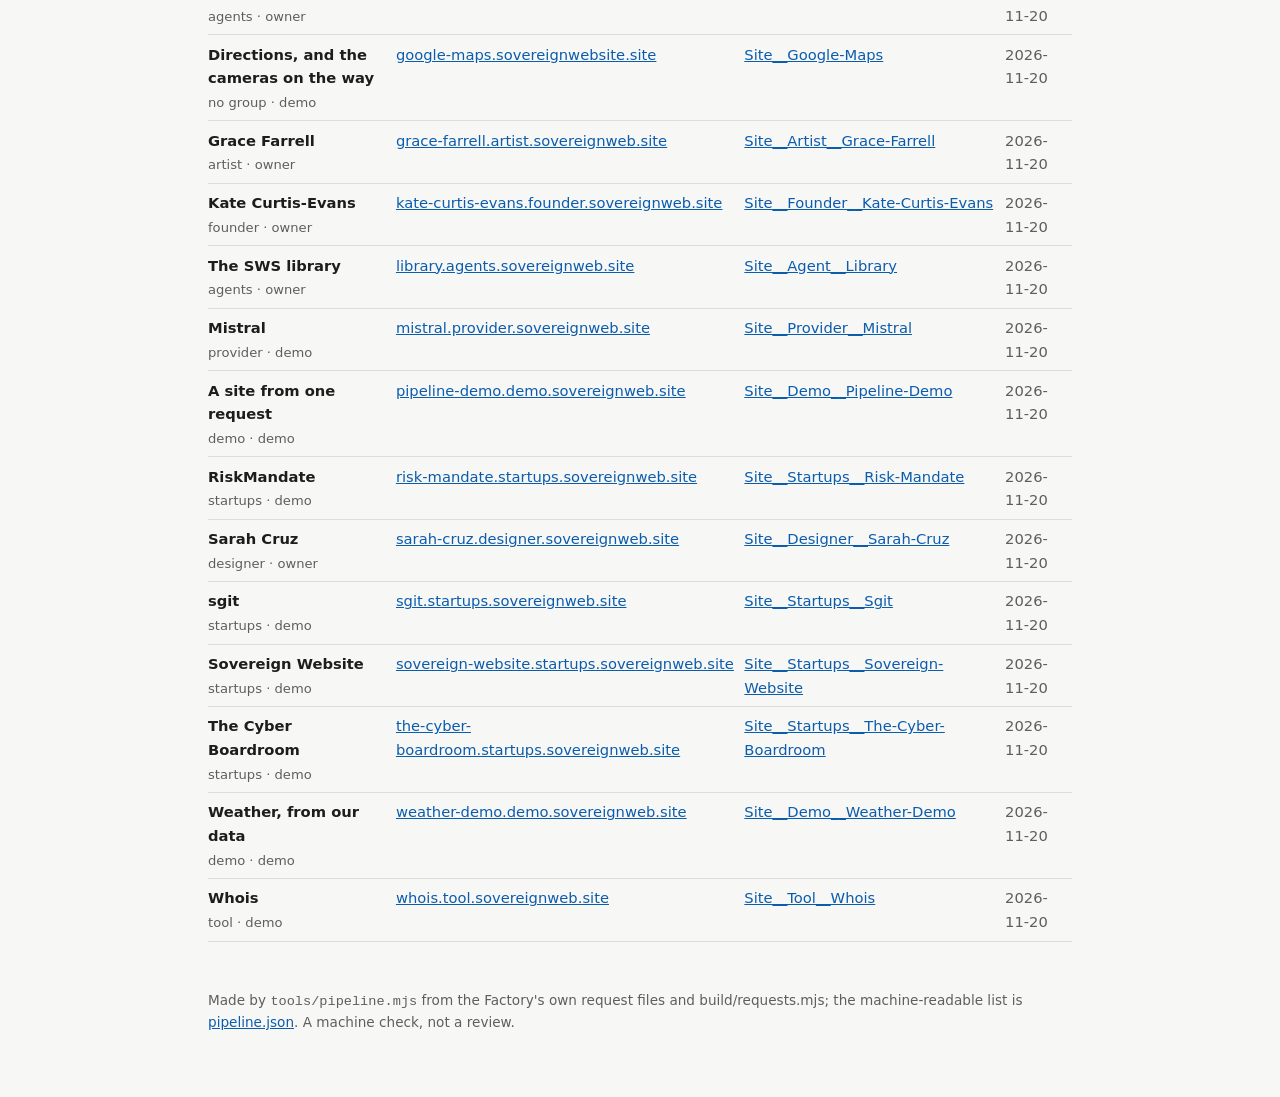
==== commit abe5dee4: "Pages: a.design pass 2 (keyboard reach for the QR file input, focus ring on the pipeline) Co-Authore" ====
--- a/site/pipeline/index.html
+++ b/site/pipeline/index.html
@@ -23,6 +23,7 @@
 <style>
 :root{--bg:#f7f7f5;--fg:#1d1d1b;--muted:#5f5f5a;--line:#deded8;--card:#fff;--accent:#0b5cad}
 @media (prefers-color-scheme:dark){:root{--bg:#141413;--fg:#ededea;--muted:#a8a8a2;--line:#33332f;--card:#1c1c1a;--accent:#7ab8ff}}
+:focus-visible{outline:3px solid var(--accent);outline-offset:2px}.flow a:focus-visible{outline-offset:-3px}
 *{box-sizing:border-box}body{margin:0;background:var(--bg);color:var(--fg);font:17px/1.6 system-ui,sans-serif}
 main{max-width:56rem;margin:0 auto;padding:8vh 1rem 4rem}.mark{font:600 .78rem/1 system-ui;letter-spacing:.14em;text-transform:uppercase;color:var(--accent)}.mark a{display:inline-block;padding:.85rem .6rem .85rem 0;min-height:44px}
 h1{font-size:clamp(1.9rem,6vw,2.8rem);line-height:1.1;margin:.6rem 0 1rem}p{color:var(--muted)}a{color:var(--accent)}
@@ -43,7 +44,7 @@
 <main>
 <div class="mark"><a href="../">sites</a> / pipeline</div>
 <h1>Site pipeline</h1>
-<p>Every site request in the Sovereign Website Factory and where it stands, checked 2026-11-25 04:26 UTC from SovereignWebsite__IaC dev 0ce9bb5 and its work/* branches. 6 private sites are left out.</p>
+<p>Every site request in the Sovereign Website Factory and where it stands, checked 2026-11-25 04:38 UTC from SovereignWebsite__IaC dev 0ce9bb5 and its work/* branches. 6 private sites are left out.</p>
 <ol class="flow">
 <li><a href="#asked"><b>1</b>Asked</a><br><span>A request on a Factory branch, waiting on its review chain and a decision.</span></li>
 <li><a href="#approved"><b>1</b>Approved</a><br><span>Merged in the Factory</span></li>
